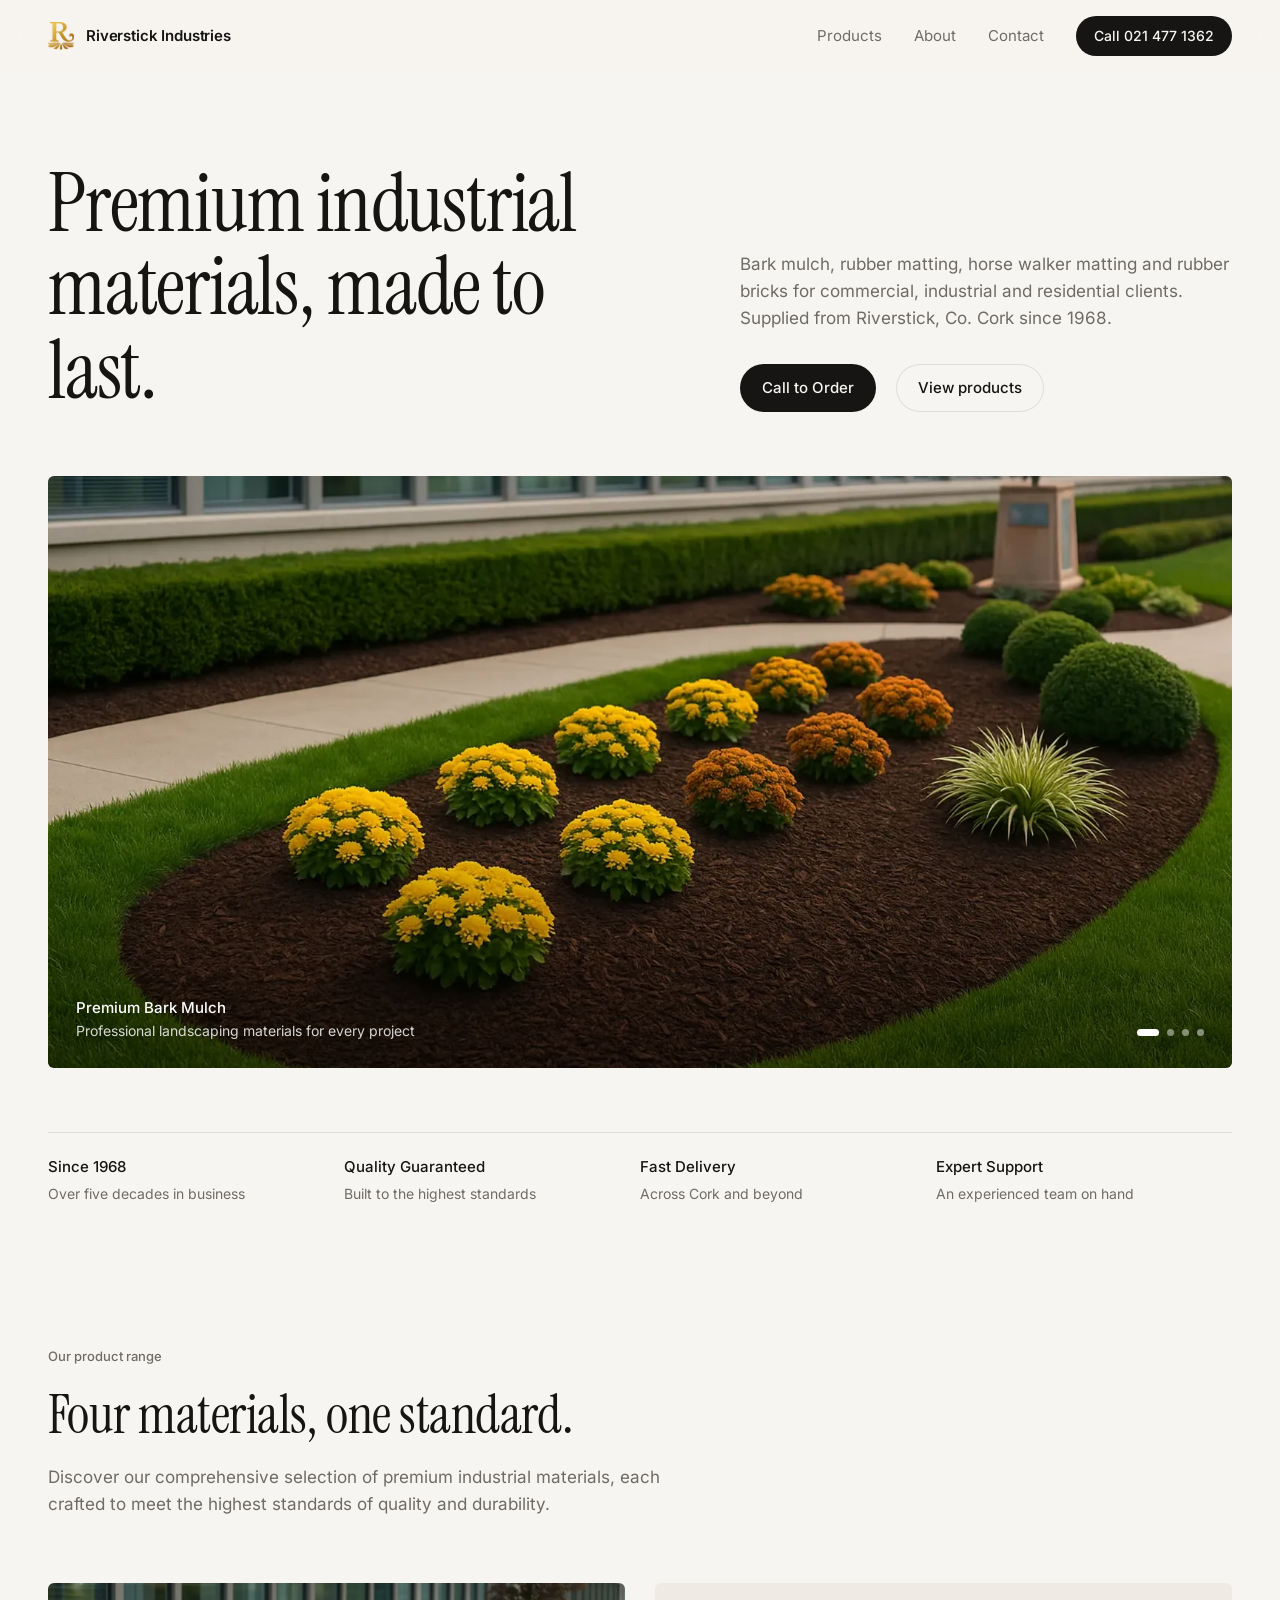
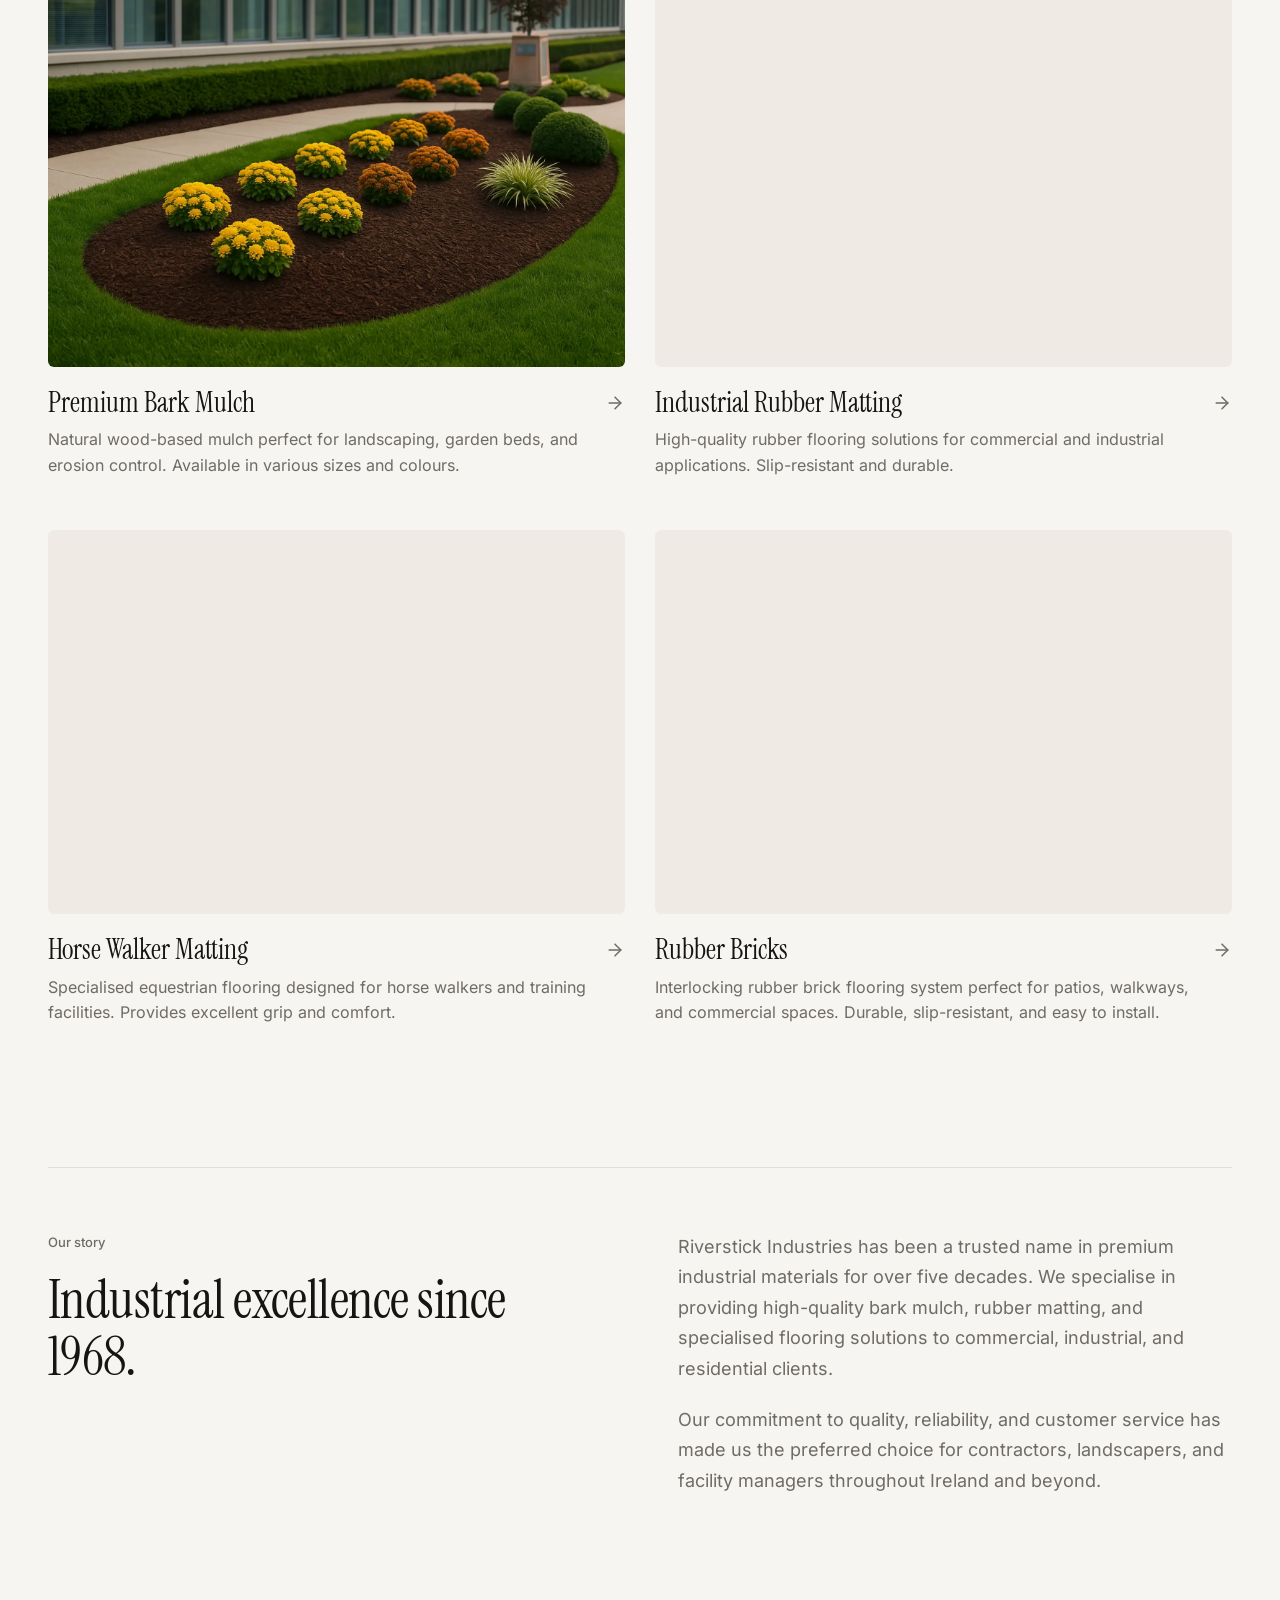
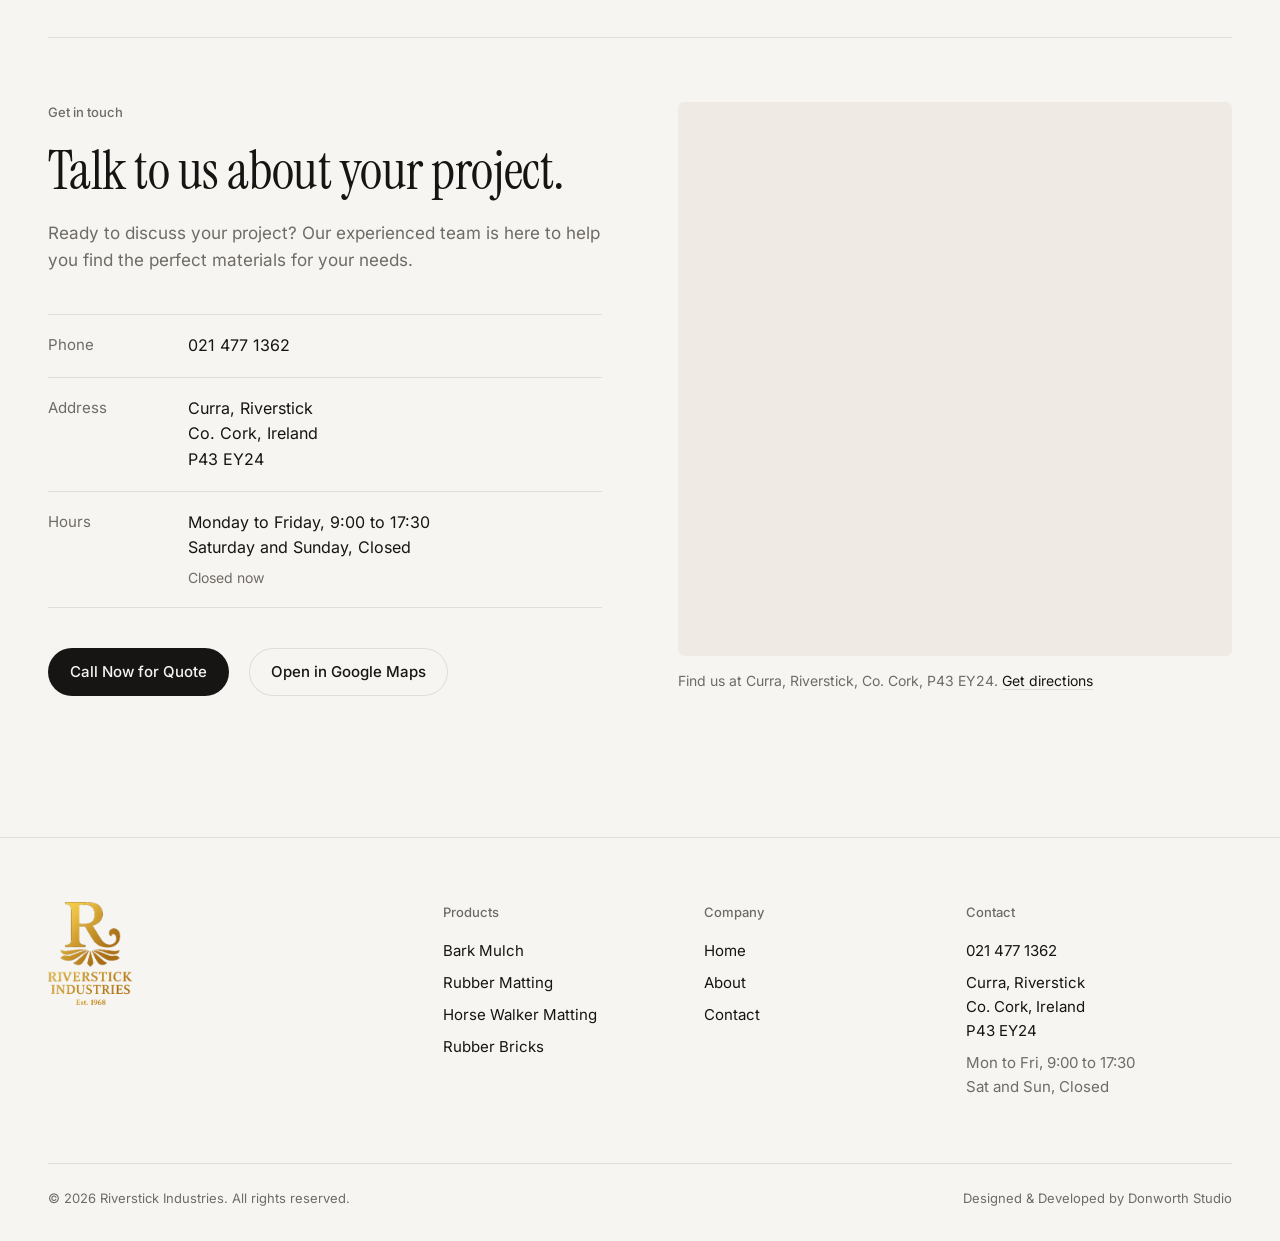
==== index.html @ d6b64818 "Refine design: lighter, quieter, more restrained Drop the dark hero, gold accents, italics, outlined" ====
<!DOCTYPE html>
<html lang="en-IE">
<head>
<meta charset="utf-8">
<meta name="viewport" content="width=device-width, initial-scale=1, viewport-fit=cover">
<title>Riverstick Industries | Premium Industrial Materials | Cork, Ireland</title>
<meta name="description" content="Premium bark mulch, rubber matting, horse walker matting and rubber bricks. Quality Irish industrial materials since 1968, with expert support and fast delivery across Cork.">
<link rel="canonical" href="https://www.riverstickindustries.ie/">
<meta name="theme-color" content="#f7f5f1">
<link rel="icon" type="image/png" href="/favicon.png">
<link rel="apple-touch-icon" href="/images/apple-touch-icon.png">
<meta property="og:type" content="website">
<meta property="og:site_name" content="Riverstick Industries">
<meta property="og:title" content="Riverstick Industries | Premium Industrial Materials | Cork, Ireland">
<meta property="og:description" content="Premium bark mulch, rubber matting, horse walker matting and rubber bricks. Quality Irish industrial materials since 1968, with expert support and fast delivery across Cork.">
<meta property="og:url" content="https://www.riverstickindustries.ie/">
<meta property="og:image" content="https://www.riverstickindustries.ie/images/og-image.jpg">
<meta property="og:locale" content="en_IE">
<meta name="twitter:card" content="summary_large_image">
<meta name="twitter:title" content="Riverstick Industries | Premium Industrial Materials | Cork, Ireland">
<meta name="twitter:description" content="Premium bark mulch, rubber matting, horse walker matting and rubber bricks. Quality Irish industrial materials since 1968, with expert support and fast delivery across Cork.">
<meta name="twitter:image" content="https://www.riverstickindustries.ie/images/og-image.jpg">
<link rel="preload" as="image" href="/images/bark-mulch-960.webp" media="(max-width: 960px)" fetchpriority="high"><link rel="preload" as="image" href="/images/bark-mulch-1600.webp" media="(min-width: 961px)" fetchpriority="high">
<link rel="preload" href="/fonts/instrument-serif-latin-400-normal.woff2" as="font" type="font/woff2" crossorigin><link rel="preload" href="/fonts/inter-latin-wght-normal.woff2" as="font" type="font/woff2" crossorigin>
<link rel="stylesheet" href="/css/site.css">
<script>document.documentElement.classList.add('js')</script>
<script type="application/ld+json">{"@context":"https://schema.org","@type":"LocalBusiness","@id":"https://www.riverstickindustries.ie/#business","name":"Riverstick Industries","description":"Premium industrial materials including bark mulch, rubber matting, horse walker matting, and rubber bricks.","url":"https://www.riverstickindustries.ie/","logo":"https://www.riverstickindustries.ie/images/logo-full.png","image":"https://www.riverstickindustries.ie/images/og-image.jpg","telephone":"+353214771362","foundingDate":"1968","address":{"@type":"PostalAddress","streetAddress":"Curra, Riverstick","addressLocality":"Cork","addressRegion":"Co. Cork","postalCode":"P43 EY24","addressCountry":"IE"},"openingHoursSpecification":[{"@type":"OpeningHoursSpecification","dayOfWeek":["Monday","Tuesday","Wednesday","Thursday","Friday"],"opens":"09:00","closes":"17:30"}],"hasMap":"https://www.google.com/maps/search/?api=1&query=Curra,+Riverstick,+Co.+Cork,+Ireland+P43+EY24"}</script>
</head><body>
<a class="skip" href="#main">Skip to content</a>
<header class="header">
  <div class="wrap header-inner">
    <a class="brand" href="/" aria-label="Riverstick Industries home">
      <img src="/images/logo-mark.webp" width="26" height="28" alt="">
      <span>Riverstick Industries</span>
    </a>
    <nav class="nav" aria-label="Main navigation">
      <a href="/#products">Products</a>
      <a href="/#about">About</a>
      <a href="/#contact">Contact</a>
      <a class="btn btn-sm" href="tel:+353214771362">Call 021 477 1362</a>
    </nav>
    <button class="menu-btn" type="button" aria-expanded="false" aria-controls="mobile-menu" aria-label="Open menu"><span></span></button>
  </div>
</header>
<div class="mobile-menu" id="mobile-menu">
  <nav aria-label="Mobile navigation">
    <a href="/">Home</a>
    <a href="/#products">Products</a>
    <a href="/#about">About</a>
    <a href="/#contact">Contact</a>
  </nav>
  <a class="btn" href="tel:+353214771362">Call 021 477 1362</a>
  <p class="mm-meta">Monday to Friday, 9:00 to 17:30</p>
</div>

<main id="main">
<section class="intro">
  <div class="wrap">
    <div class="intro-grid">
      <h1 class="display">Premium industrial materials, made to last.</h1>
      <div class="intro-side">
        <p class="lead">Bark mulch, rubber matting, horse walker matting and rubber bricks for commercial, industrial and residential clients. Supplied from Riverstick, Co. Cork since 1968.</p>
        <div class="actions">
          <a class="btn" href="tel:+353214771362">Call to Order</a>
          <a class="btn btn-quiet" href="#products">View products</a>
        </div>
      </div>
    </div>
  </div>
  <div class="wrap">
    <div class="hero" data-carousel aria-roledescription="carousel" aria-label="Our products">
      <figure class="hero-slide is-active"><img src="/images/bark-mulch-1600.webp" srcset="/images/bark-mulch-960.webp 960w, /images/bark-mulch-1600.webp 1600w" sizes="100vw" alt="Premium Bark Mulch" fetchpriority="high" decoding="async"><figcaption>Premium Bark Mulch<span>Professional landscaping materials for every project</span></figcaption></figure><figure class="hero-slide"><img src="/images/rubber-matting-1600.webp" srcset="/images/rubber-matting-960.webp 960w, /images/rubber-matting-1600.webp 1600w" sizes="100vw" alt="Industrial Rubber Matting" loading="lazy" decoding="async"><figcaption>Industrial Rubber Matting<span>Durable flooring solutions for commercial spaces</span></figcaption></figure><figure class="hero-slide"><img src="/images/horse-walker-1600.webp" srcset="/images/horse-walker-960.webp 960w, /images/horse-walker-1600.webp 1600w" sizes="100vw" alt="Horse Walker Matting" loading="lazy" decoding="async"><figcaption>Horse Walker Matting<span>Specialised equestrian solutions for training facilities</span></figcaption></figure><figure class="hero-slide"><img src="/images/rubber-bricks-1600.webp" srcset="/images/rubber-bricks-960.webp 960w, /images/rubber-bricks-1600.webp 1600w" sizes="100vw" alt="Rubber Bricks" loading="lazy" decoding="async"><figcaption>Rubber Bricks<span>Interlocking rubber brick flooring for versatile applications</span></figcaption></figure>
      <div class="dots" role="group" aria-label="Carousel navigation"><button type="button" aria-label="Show Premium Bark Mulch" class="is-active"></button><button type="button" aria-label="Show Industrial Rubber Matting"></button><button type="button" aria-label="Show Horse Walker Matting"></button><button type="button" aria-label="Show Rubber Bricks"></button></div>
    </div>
  </div>
</section>

<section class="facts" aria-label="Why Riverstick">
  <div class="wrap">
    <ul>
      <li><b>Since 1968</b><span>Over five decades in business</span></li>
      <li><b>Quality Guaranteed</b><span>Built to the highest standards</span></li>
      <li><b>Fast Delivery</b><span>Across Cork and beyond</span></li>
      <li><b>Expert Support</b><span>An experienced team on hand</span></li>
    </ul>
  </div>
</section>

<section class="section" id="products" aria-labelledby="products-title">
  <div class="wrap">
    <div class="section-head" data-reveal>
      <p class="eyebrow">Our product range</p>
      <h2 class="h2" id="products-title">Four materials, one standard.</h2>
      <p class="lead">Discover our comprehensive selection of premium industrial materials, each crafted to meet the highest standards of quality and durability.</p>
    </div>
    <div class="products">
    <a class="p-card" href="/bark-mulch" data-reveal>
      <div class="p-media"><img src="/images/bark-mulch-1600.webp" srcset="/images/bark-mulch-960.webp 960w, /images/bark-mulch-1600.webp 1600w" sizes="(max-width: 900px) 100vw, 50vw" alt="Premium Bark Mulch" loading="lazy" decoding="async"></div>
      <div class="p-body">
        <div class="p-title"><h3>Premium Bark Mulch</h3><svg viewBox="0 0 24 24" fill="none" stroke="currentColor" stroke-width="1.8" stroke-linecap="round" stroke-linejoin="round" aria-hidden="true"><path d="M5 12h14"/><path d="m12 5 7 7-7 7"/></svg></div>
        <p>Natural wood-based mulch perfect for landscaping, garden beds, and erosion control. Available in various sizes and colours.</p>
      </div>
    </a>
    <a class="p-card" href="/rubber-matting" data-reveal>
      <div class="p-media"><img src="/images/rubber-matting-1600.webp" srcset="/images/rubber-matting-960.webp 960w, /images/rubber-matting-1600.webp 1600w" sizes="(max-width: 900px) 100vw, 50vw" alt="Industrial Rubber Matting" loading="lazy" decoding="async"></div>
      <div class="p-body">
        <div class="p-title"><h3>Industrial Rubber Matting</h3><svg viewBox="0 0 24 24" fill="none" stroke="currentColor" stroke-width="1.8" stroke-linecap="round" stroke-linejoin="round" aria-hidden="true"><path d="M5 12h14"/><path d="m12 5 7 7-7 7"/></svg></div>
        <p>High-quality rubber flooring solutions for commercial and industrial applications. Slip-resistant and durable.</p>
      </div>
    </a>
    <a class="p-card" href="/horse-walker-matting" data-reveal>
      <div class="p-media"><img src="/images/horse-walker-1600.webp" srcset="/images/horse-walker-960.webp 960w, /images/horse-walker-1600.webp 1600w" sizes="(max-width: 900px) 100vw, 50vw" alt="Horse Walker Matting" loading="lazy" decoding="async"></div>
      <div class="p-body">
        <div class="p-title"><h3>Horse Walker Matting</h3><svg viewBox="0 0 24 24" fill="none" stroke="currentColor" stroke-width="1.8" stroke-linecap="round" stroke-linejoin="round" aria-hidden="true"><path d="M5 12h14"/><path d="m12 5 7 7-7 7"/></svg></div>
        <p>Specialised equestrian flooring designed for horse walkers and training facilities. Provides excellent grip and comfort.</p>
      </div>
    </a>
    <a class="p-card" href="/rubber-bricks" data-reveal>
      <div class="p-media"><img src="/images/rubber-bricks-1600.webp" srcset="/images/rubber-bricks-960.webp 960w, /images/rubber-bricks-1600.webp 1600w" sizes="(max-width: 900px) 100vw, 50vw" alt="Rubber Bricks" loading="lazy" decoding="async"></div>
      <div class="p-body">
        <div class="p-title"><h3>Rubber Bricks</h3><svg viewBox="0 0 24 24" fill="none" stroke="currentColor" stroke-width="1.8" stroke-linecap="round" stroke-linejoin="round" aria-hidden="true"><path d="M5 12h14"/><path d="m12 5 7 7-7 7"/></svg></div>
        <p>Interlocking rubber brick flooring system perfect for patios, walkways, and commercial spaces. Durable, slip-resistant, and easy to install.</p>
      </div>
    </a>
    </div>
  </div>
</section>

<section class="section about" id="about" aria-labelledby="about-title">
  <div class="wrap"><div class="about-grid">
    <div data-reveal>
      <p class="eyebrow">Our story</p>
      <h2 class="h2" id="about-title">Industrial excellence since 1968.</h2>
    </div>
    <div class="about-copy" data-reveal>
      <p>Riverstick Industries has been a trusted name in premium industrial materials for over five decades. We specialise in providing high-quality bark mulch, rubber matting, and specialised flooring solutions to commercial, industrial, and residential clients.</p>
      <p>Our commitment to quality, reliability, and customer service has made us the preferred choice for contractors, landscapers, and facility managers throughout Ireland and beyond.</p>
    </div>
  </div></div>
</section>

<section class="section" id="contact" aria-labelledby="contact-title">
  <div class="wrap"><div class="contact-grid">
    <div class="contact-copy" data-reveal>
      <p class="eyebrow">Get in touch</p>
      <h2 class="h2" id="contact-title">Talk to us about your project.</h2>
      <p class="lead">Ready to discuss your project? Our experienced team is here to help you find the perfect materials for your needs.</p>
      <dl class="info">
        <div><dt>Phone</dt><dd><a href="tel:+353214771362">021 477 1362</a></dd></div>
        <div><dt>Address</dt><dd><address>Curra, Riverstick<br>Co. Cork, Ireland<br>P43 EY24</address></dd></div>
        <div><dt>Hours</dt><dd>Monday to Friday, 9:00 to 17:30<br>Saturday and Sunday, Closed<span class="status" data-open-status hidden></span></dd></div>
      </dl>
      <div class="actions">
        <a class="btn" href="tel:+353214771362">Call Now for Quote</a>
        <a class="btn btn-quiet" href="https://www.google.com/maps/search/?api=1&query=Curra,+Riverstick,+Co.+Cork,+Ireland+P43+EY24" target="_blank" rel="noopener noreferrer">Open in Google Maps</a>
      </div>
    </div>
    <figure class="map" data-reveal>
      <div class="map-frame">
        <iframe title="Map showing Riverstick Industries, Curra, Riverstick, Co. Cork" src="https://maps.google.com/maps?q=Curra%2C%20Riverstick%2C%20Co.%20Cork%2C%20P43%20EY24&z=12&output=embed" loading="lazy" referrerpolicy="no-referrer-when-downgrade"></iframe>
      </div>
      <figcaption>Find us at Curra, Riverstick, Co. Cork, P43 EY24. <a href="https://www.google.com/maps/search/?api=1&query=Curra,+Riverstick,+Co.+Cork,+Ireland+P43+EY24" target="_blank" rel="noopener noreferrer">Get directions</a></figcaption>
    </figure>
  </div></div>
</section>
</main>
<footer class="footer">
  <div class="wrap">
    <div class="footer-top">
      <div class="footer-brand">
        <img src="/images/logo-full.webp" width="84" height="127" alt="Riverstick Industries, established 1968" loading="lazy">
      </div>
      <div>
        <h4>Products</h4>
        <ul><li><a href="/bark-mulch">Bark Mulch</a></li><li><a href="/rubber-matting">Rubber Matting</a></li><li><a href="/horse-walker-matting">Horse Walker Matting</a></li><li><a href="/rubber-bricks">Rubber Bricks</a></li></ul>
      </div>
      <div>
        <h4>Company</h4>
        <ul>
          <li><a href="/">Home</a></li>
          <li><a href="/#about">About</a></li>
          <li><a href="/#contact">Contact</a></li>
        </ul>
      </div>
      <div>
        <h4>Contact</h4>
        <ul>
          <li><a href="tel:+353214771362">021 477 1362</a></li>
          <li><address>Curra, Riverstick<br>Co. Cork, Ireland<br>P43 EY24</address></li>
          <li class="muted">Mon to Fri, 9:00 to 17:30<br>Sat and Sun, Closed</li>
        </ul>
      </div>
    </div>
    <div class="footer-bottom">
      <span>© <span data-year>2026</span> Riverstick Industries. All rights reserved.</span>
      <a href="https://donworthstudio.ie/" target="_blank" rel="noopener noreferrer">Designed &amp; Developed by Donworth Studio</a>
    </div>
  </div>
</footer>
<a class="fab" href="tel:+353214771362" aria-label="Call Riverstick Industries on 021 477 1362"><svg viewBox="0 0 24 24" fill="none" stroke="currentColor" stroke-width="1.8" stroke-linecap="round" stroke-linejoin="round" aria-hidden="true"><path d="M22 16.92v3a2 2 0 0 1-2.18 2 19.8 19.8 0 0 1-8.63-3.07 19.5 19.5 0 0 1-6-6A19.8 19.8 0 0 1 2.12 4.18 2 2 0 0 1 4.11 2h3a2 2 0 0 1 2 1.72c.13.96.36 1.9.7 2.81a2 2 0 0 1-.45 2.11L8.09 9.91a16 16 0 0 0 6 6l1.27-1.27a2 2 0 0 1 2.11-.45c.9.34 1.85.57 2.81.7A2 2 0 0 1 22 16.92z"/></svg></a>
<script src="/js/site.js" defer></script>
</body>
</html>
---- css/site.css ----
/* Riverstick Industries · site styles. Quiet, light, typographic. */

@font-face { font-family: "Instrument Serif"; font-style: normal; font-weight: 400; font-display: swap; src: url("/fonts/instrument-serif-latin-400-normal.woff2") format("woff2"); }
@font-face { font-family: "Inter"; font-style: normal; font-weight: 100 900; font-display: swap; src: url("/fonts/inter-latin-wght-normal.woff2") format("woff2"); }

:root {
  --bg: #f7f5f1;
  --bg-2: #efebe4;
  --text: #161514;
  --muted: #6f6b66;
  --line: rgba(22, 21, 20, .1);
  --accent: #5f0000;

  --serif: "Instrument Serif", "Iowan Old Style", Georgia, serif;
  --sans: "Inter", ui-sans-serif, system-ui, -apple-system, "Segoe UI", sans-serif;

  --radius: 6px;
  --wrap: 1280px;
  --gutter: clamp(20px, 4vw, 48px);
  --section: clamp(96px, 11vw, 160px);
  --ease: cubic-bezier(.25, .6, .2, 1);
}

*, *::before, *::after { box-sizing: border-box; }
html { -webkit-text-size-adjust: 100%; scroll-behavior: smooth; scroll-padding-top: 80px; }
body {
  margin: 0;
  font-family: var(--sans);
  font-size: 16px;
  line-height: 1.6;
  color: var(--text);
  background: var(--bg);
  -webkit-font-smoothing: antialiased;
  -moz-osx-font-smoothing: grayscale;
}
img, svg { display: block; max-width: 100%; }
a { color: inherit; text-decoration: none; }
button { font: inherit; color: inherit; background: none; border: 0; cursor: pointer; padding: 0; }
h1, h2, h3, h4 { margin: 0; font-weight: 400; }
p, figure, dl, dd { margin: 0; }
ul { margin: 0; padding: 0; list-style: none; }
address { font-style: normal; }
::selection { background: var(--text); color: var(--bg); }
:focus-visible { outline: 2px solid var(--text); outline-offset: 3px; }

.wrap { width: 100%; max-width: var(--wrap); margin: 0 auto; padding: 0 var(--gutter); }
.skip { position: fixed; left: 16px; top: -60px; z-index: 100; background: var(--text); color: var(--bg); padding: 10px 16px; transition: top .2s; }
.skip:focus { top: 16px; }
.muted { color: var(--muted); }
.small { font-size: 14px; }

/* Type */
.eyebrow { font-size: 13px; font-weight: 500; color: var(--muted); margin-bottom: 20px; }
.display { font-family: var(--serif); font-size: clamp(46px, 6.4vw, 92px); line-height: 1.02; letter-spacing: -.015em; }
.h2 { font-family: var(--serif); font-size: clamp(36px, 4.2vw, 58px); line-height: 1.06; letter-spacing: -.01em; }
.h3 { font-family: var(--serif); font-size: clamp(26px, 2.4vw, 32px); line-height: 1.15; }
.lead { font-size: clamp(17px, 1.3vw, 19px); line-height: 1.6; color: var(--muted); max-width: 36em; }
.kicker { font-family: var(--serif); font-size: clamp(24px, 2.2vw, 30px); line-height: 1.25; margin-bottom: 16px; }
.text-link { font-size: 15px; border-bottom: 1px solid var(--line); padding-bottom: 2px; transition: border-color .2s; }
.text-link:hover { border-color: var(--text); }

/* Buttons */
.actions { display: flex; flex-wrap: wrap; align-items: center; gap: 12px 20px; }
.btn {
  display: inline-flex; align-items: center; justify-content: center;
  height: 48px; padding: 0 22px; border-radius: 999px;
  background: var(--text); color: var(--bg);
  font-size: 15px; font-weight: 500; white-space: nowrap;
  transition: background .25s, color .25s, box-shadow .25s;
}
.btn:hover { background: #000; }
.btn-quiet { background: transparent; color: var(--text); box-shadow: inset 0 0 0 1px var(--line); }
.btn-quiet:hover { background: transparent; box-shadow: inset 0 0 0 1px var(--text); }
.btn-sm { height: 40px; padding: 0 18px; font-size: 14px; }

/* Header */
.header { position: sticky; top: 0; z-index: 50; background: rgba(247, 245, 241, .82); backdrop-filter: saturate(180%) blur(14px); -webkit-backdrop-filter: saturate(180%) blur(14px); transition: box-shadow .3s; }
.header.is-solid { box-shadow: 0 1px 0 var(--line); }
.header-inner { display: flex; align-items: center; justify-content: space-between; height: 72px; }
.brand { display: flex; align-items: center; gap: 12px; font-size: 15px; font-weight: 600; letter-spacing: -.01em; }
.brand img { width: 26px; height: auto; }
.nav { display: flex; align-items: center; gap: 32px; }
.nav a:not(.btn) { font-size: 15px; color: var(--muted); transition: color .2s; }
.nav a:not(.btn):hover, .nav a[aria-current="page"] { color: var(--text); }
.menu-btn { display: none; width: 40px; height: 40px; align-items: center; justify-content: center; margin-right: -8px; }
.menu-btn span { position: relative; display: block; width: 20px; height: 1.5px; background: currentColor; }
.menu-btn span::before, .menu-btn span::after { content: ""; position: absolute; left: 0; width: 20px; height: 1.5px; background: currentColor; transition: transform .3s var(--ease); }
.menu-btn span::before { transform: translateY(-6px); }
.menu-btn span::after { transform: translateY(6px); }
.menu-open .menu-btn span { background: transparent; }
.menu-open .menu-btn span::before { transform: rotate(45deg); }
.menu-open .menu-btn span::after { transform: rotate(-45deg); }
.mobile-menu { position: fixed; inset: 72px 0 0; z-index: 45; background: var(--bg); padding: 24px var(--gutter) 32px; display: flex; flex-direction: column; opacity: 0; visibility: hidden; transition: opacity .3s var(--ease), visibility .3s; }
.menu-open .mobile-menu { opacity: 1; visibility: visible; }
.mobile-menu nav a { display: block; padding: 14px 0; border-bottom: 1px solid var(--line); font-family: var(--serif); font-size: 32px; line-height: 1.2; }
.mobile-menu .btn { margin-top: auto; width: 100%; }
.mobile-menu .mm-meta { margin-top: 14px; text-align: center; font-size: 14px; color: var(--muted); }

/* Intro + hero image */
.intro { padding-top: clamp(48px, 7vw, 104px); }
.intro-grid { display: grid; grid-template-columns: 1.25fr 1fr; gap: 32px clamp(40px, 6vw, 96px); align-items: end; margin-bottom: clamp(40px, 5vw, 72px); }
.intro-side .lead { margin-bottom: 32px; }
.crumbs { display: flex; gap: 10px; font-size: 14px; color: var(--muted); margin-bottom: 40px; }
.crumbs a:hover { color: var(--text); }
.hero { position: relative; aspect-ratio: 16 / 8; border-radius: var(--radius); overflow: hidden; background: var(--bg-2); }
.hero img { width: 100%; height: 100%; object-fit: cover; }
.hero-slide { position: absolute; inset: 0; opacity: 0; transition: opacity 1.2s var(--ease); }
.hero-slide.is-active { opacity: 1; }
.hero-slide figcaption { position: absolute; z-index: 2; left: 28px; bottom: 26px; color: #fff; font-size: 15px; font-weight: 500; text-shadow: 0 1px 12px rgba(0,0,0,.35); }
.hero-slide figcaption span { display: block; font-weight: 400; opacity: .82; font-size: 14px; }
.hero-slide::after { content: ""; position: absolute; inset: 55% 0 0; background: linear-gradient(to top, rgba(0,0,0,.38), transparent); pointer-events: none; }
.dots { position: absolute; right: 28px; bottom: 32px; z-index: 2; display: flex; gap: 8px; }
.dots button { width: 7px; height: 7px; border-radius: 4px; background: rgba(255,255,255,.45); transition: background .3s, width .3s; }
.dots button.is-active { width: 22px; background: #fff; }

/* Facts */
.facts { padding: clamp(40px, 5vw, 64px) 0 0; }
.facts ul { display: grid; grid-template-columns: repeat(4, 1fr); border-top: 1px solid var(--line); }
.facts li { padding: 22px 24px 0 0; display: flex; flex-direction: column; gap: 4px; }
.facts b { font-weight: 500; font-size: 15px; }
.facts span { color: var(--muted); font-size: 14px; }

/* Sections */
.section { padding: var(--section) 0 0; }
.section-tight { padding-top: clamp(72px, 8vw, 120px); }
.section-head { max-width: 760px; margin-bottom: clamp(48px, 5vw, 72px); }
.section-head .lead { margin-top: 20px; }
.row-head { display: flex; justify-content: space-between; align-items: baseline; gap: 20px; margin-bottom: 32px; }

/* Product cards */
.products { display: grid; grid-template-columns: repeat(2, 1fr); gap: clamp(40px, 4vw, 56px) clamp(20px, 2.4vw, 32px); }
.p-card { display: flex; flex-direction: column; }
.p-media { aspect-ratio: 3 / 2; border-radius: var(--radius); overflow: hidden; background: var(--bg-2); }
.p-media img { width: 100%; height: 100%; object-fit: cover; transition: transform 1.1s var(--ease); }
.p-card:hover .p-media img { transform: scale(1.025); }
.p-body { padding-top: 20px; }
.p-title { display: flex; justify-content: space-between; align-items: center; gap: 16px; }
.p-title h3 { font-family: var(--serif); font-size: clamp(26px, 2.2vw, 30px); line-height: 1.15; }
.p-title svg { width: 20px; height: 20px; flex: none; color: var(--muted); transition: transform .4s var(--ease), color .2s; }
.p-card:hover .p-title svg { transform: translateX(4px); color: var(--text); }
.p-body p { margin-top: 8px; color: var(--muted); max-width: 34em; }
.more-grid { display: grid; grid-template-columns: repeat(3, 1fr); gap: clamp(20px, 2.4vw, 32px); }
.more-grid .p-title h3 { font-size: 24px; }

/* About */
.about-grid { display: grid; grid-template-columns: 1fr 1fr; gap: 32px clamp(40px, 6vw, 96px); padding-top: clamp(48px, 5vw, 72px); border-top: 1px solid var(--line); }
.about-copy p { font-size: 18px; line-height: 1.7; color: var(--muted); }
.about-copy p + p { margin-top: 20px; }

/* Contact */
.contact-grid { display: grid; grid-template-columns: 1fr 1fr; gap: 48px clamp(40px, 6vw, 96px); padding-top: clamp(48px, 5vw, 72px); border-top: 1px solid var(--line); }
.contact-copy .lead { margin-top: 20px; }
.info { margin: 40px 0; border-top: 1px solid var(--line); }
.info > div { display: grid; grid-template-columns: 120px 1fr; gap: 20px; padding: 18px 0; border-bottom: 1px solid var(--line); }
.info dt { color: var(--muted); font-size: 15px; }
.info dd { font-size: 16px; }
.info dd a:hover { color: var(--accent); }
.status { display: block; margin-top: 6px; font-size: 14px; color: var(--muted); }
.status.open { color: #2c6e49; }
.map-frame { position: relative; aspect-ratio: 1; border-radius: var(--radius); overflow: hidden; background: var(--bg-2); }
.map-frame iframe { position: absolute; inset: 0; width: 100%; height: 100%; border: 0; filter: grayscale(1) contrast(.95) brightness(1.03); }
.map figcaption { margin-top: 14px; font-size: 14px; color: var(--muted); }
.map figcaption a { color: var(--text); border-bottom: 1px solid var(--line); }

/* Product page */
.detail-grid { display: grid; grid-template-columns: 1fr 1.4fr; gap: 32px clamp(40px, 6vw, 96px); }
.benefits { border-top: 1px solid var(--line); }
.benefits li { display: flex; align-items: center; gap: 16px; padding: 18px 0; border-bottom: 1px solid var(--line); font-size: 18px; }
.benefits svg { width: 18px; height: 18px; flex: none; color: var(--muted); }
.specs { display: grid; grid-template-columns: repeat(auto-fit, minmax(200px, 1fr)); gap: 40px; margin-top: 56px; }
.spec h3 { font-size: 13px; font-weight: 500; color: var(--muted); margin-bottom: 14px; }
.spec li { padding: 3px 0; }
.spec p b { font-weight: 500; }
.cta-inner { display: flex; justify-content: space-between; align-items: flex-end; gap: 40px; flex-wrap: wrap; padding: clamp(40px, 5vw, 64px); border-radius: var(--radius); background: var(--bg-2); }
.cta-inner .lead { margin-top: 14px; }

/* Footer */
.footer { margin-top: var(--section); border-top: 1px solid var(--line); padding-top: 64px; }
.footer-top { display: grid; grid-template-columns: 1.6fr 1fr 1fr 1.2fr; gap: 40px; padding-bottom: 64px; }
.footer-brand img { width: 84px; height: auto; }
.footer h4 { font-size: 13px; font-weight: 500; color: var(--muted); margin-bottom: 16px; }
.footer li { font-size: 15px; }
.footer li + li { margin-top: 8px; }
.footer a { transition: color .2s; }
.footer a:hover { color: var(--accent); }
.footer-bottom { display: flex; justify-content: space-between; gap: 16px; flex-wrap: wrap; padding: 24px 0 32px; border-top: 1px solid var(--line); font-size: 13px; color: var(--muted); }

/* Mobile call button */
.fab { position: fixed; right: 16px; bottom: calc(16px + env(safe-area-inset-bottom)); z-index: 40; display: none; width: 52px; height: 52px; border-radius: 50%; align-items: center; justify-content: center; background: var(--text); color: var(--bg); box-shadow: 0 8px 24px -8px rgba(0,0,0,.4); transform: translateY(100px); transition: transform .4s var(--ease); }
.fab svg { width: 20px; height: 20px; }
.fab.is-visible { transform: none; }

/* 404 */
.nf { padding: clamp(96px, 14vw, 200px) 0 0; }
.nf .lead { margin: 20px 0 32px; }

/* Reveal: a gentle fade only */
.js [data-reveal] { opacity: 0; transform: translateY(12px); transition: opacity .9s var(--ease), transform .9s var(--ease); }
.js [data-reveal].is-in { opacity: 1; transform: none; }

/* Responsive */
@media (max-width: 900px) {
  .nav { display: none; }
  .menu-btn { display: inline-flex; }
  .fab { display: inline-flex; }
  .intro-grid, .about-grid, .contact-grid, .detail-grid { grid-template-columns: 1fr; }
  .facts ul { grid-template-columns: 1fr 1fr; }
  .facts li { padding-bottom: 20px; }
  .products, .more-grid { grid-template-columns: 1fr; }
  .hero { aspect-ratio: 4 / 3; }
  .footer-top { grid-template-columns: 1fr 1fr; }
  .footer-brand { grid-column: 1 / -1; }
}
@media (max-width: 560px) {
  .hero { aspect-ratio: 4 / 5; }
  .hero-slide figcaption { left: 20px; bottom: 20px; right: 90px; }
  .dots { right: 20px; bottom: 26px; }
  .info > div { grid-template-columns: 1fr; gap: 4px; }
  .actions .btn { flex: 1 1 100%; }
  .cta-inner .actions { width: 100%; }
}
@media (prefers-reduced-motion: reduce) {
  html { scroll-behavior: auto; }
  *, *::before, *::after { transition-duration: .001ms !important; animation: none !important; }
  .js [data-reveal] { opacity: 1; transform: none; }
}
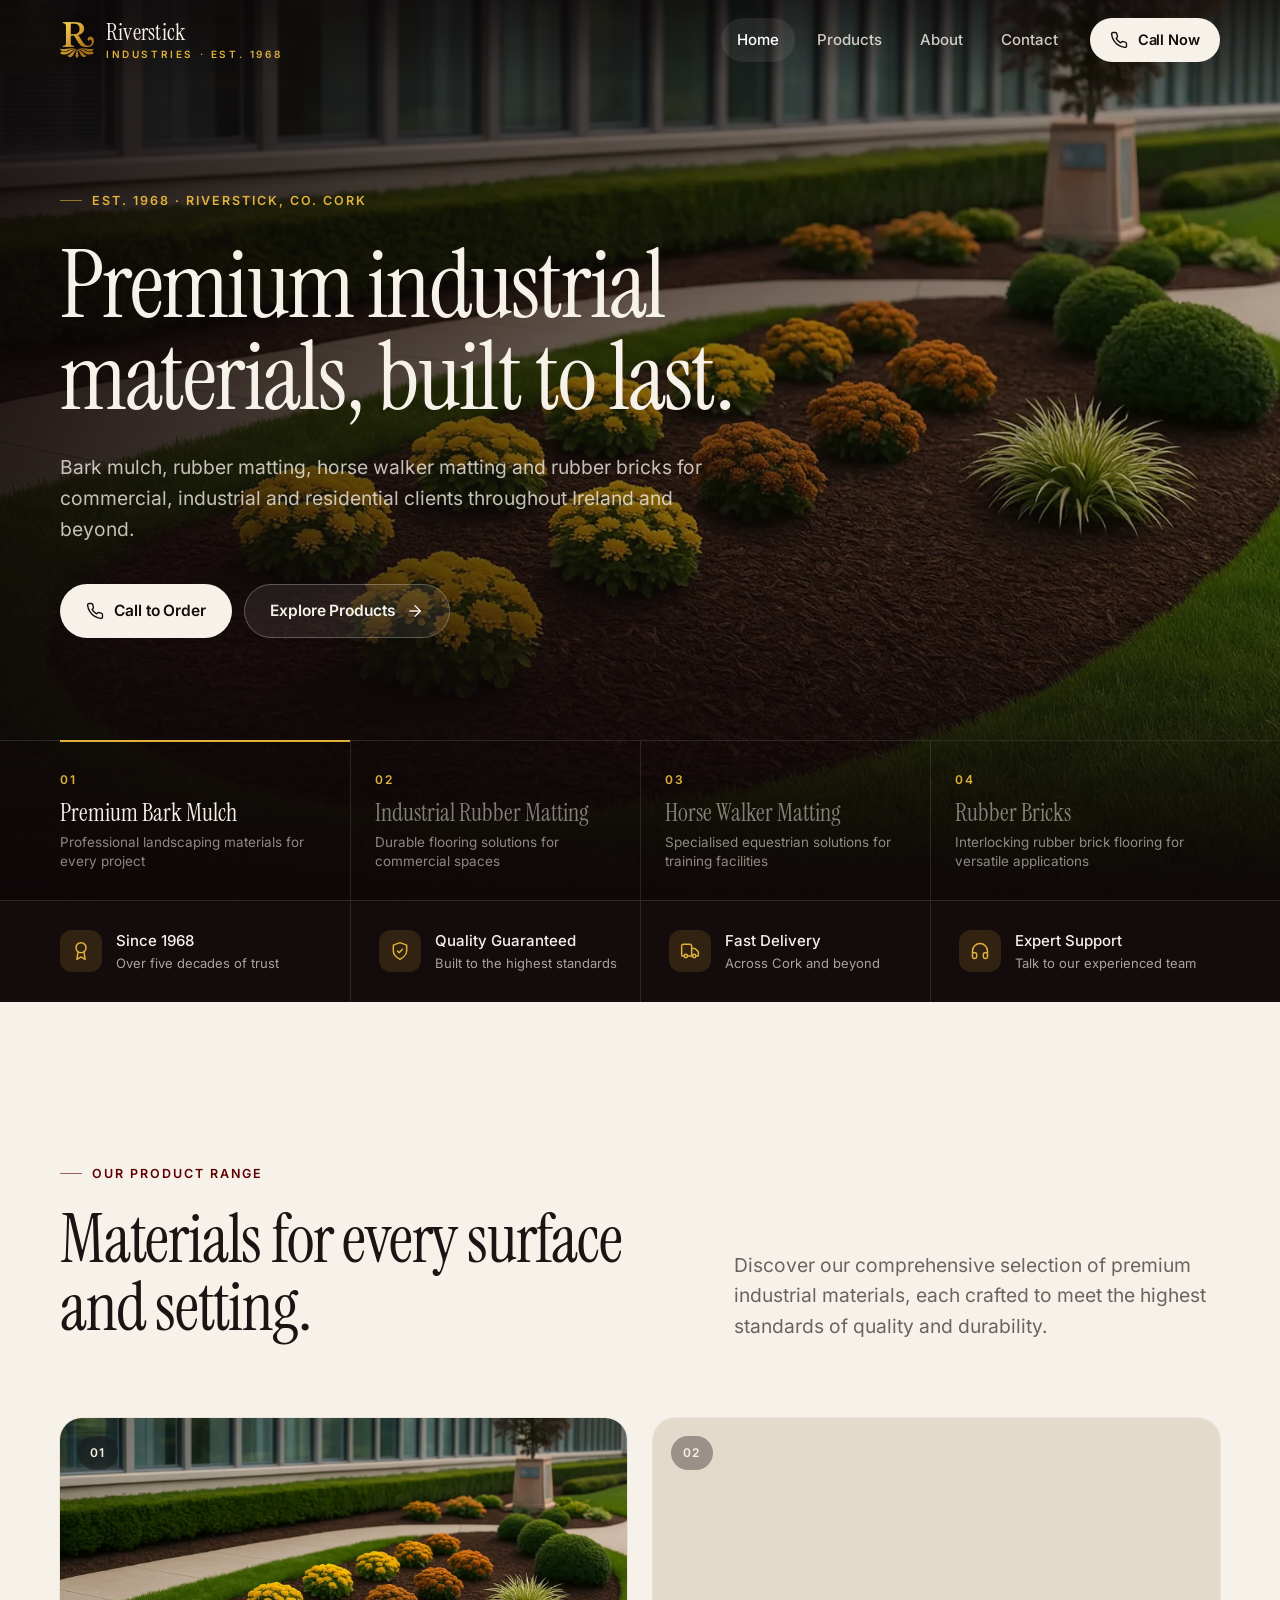
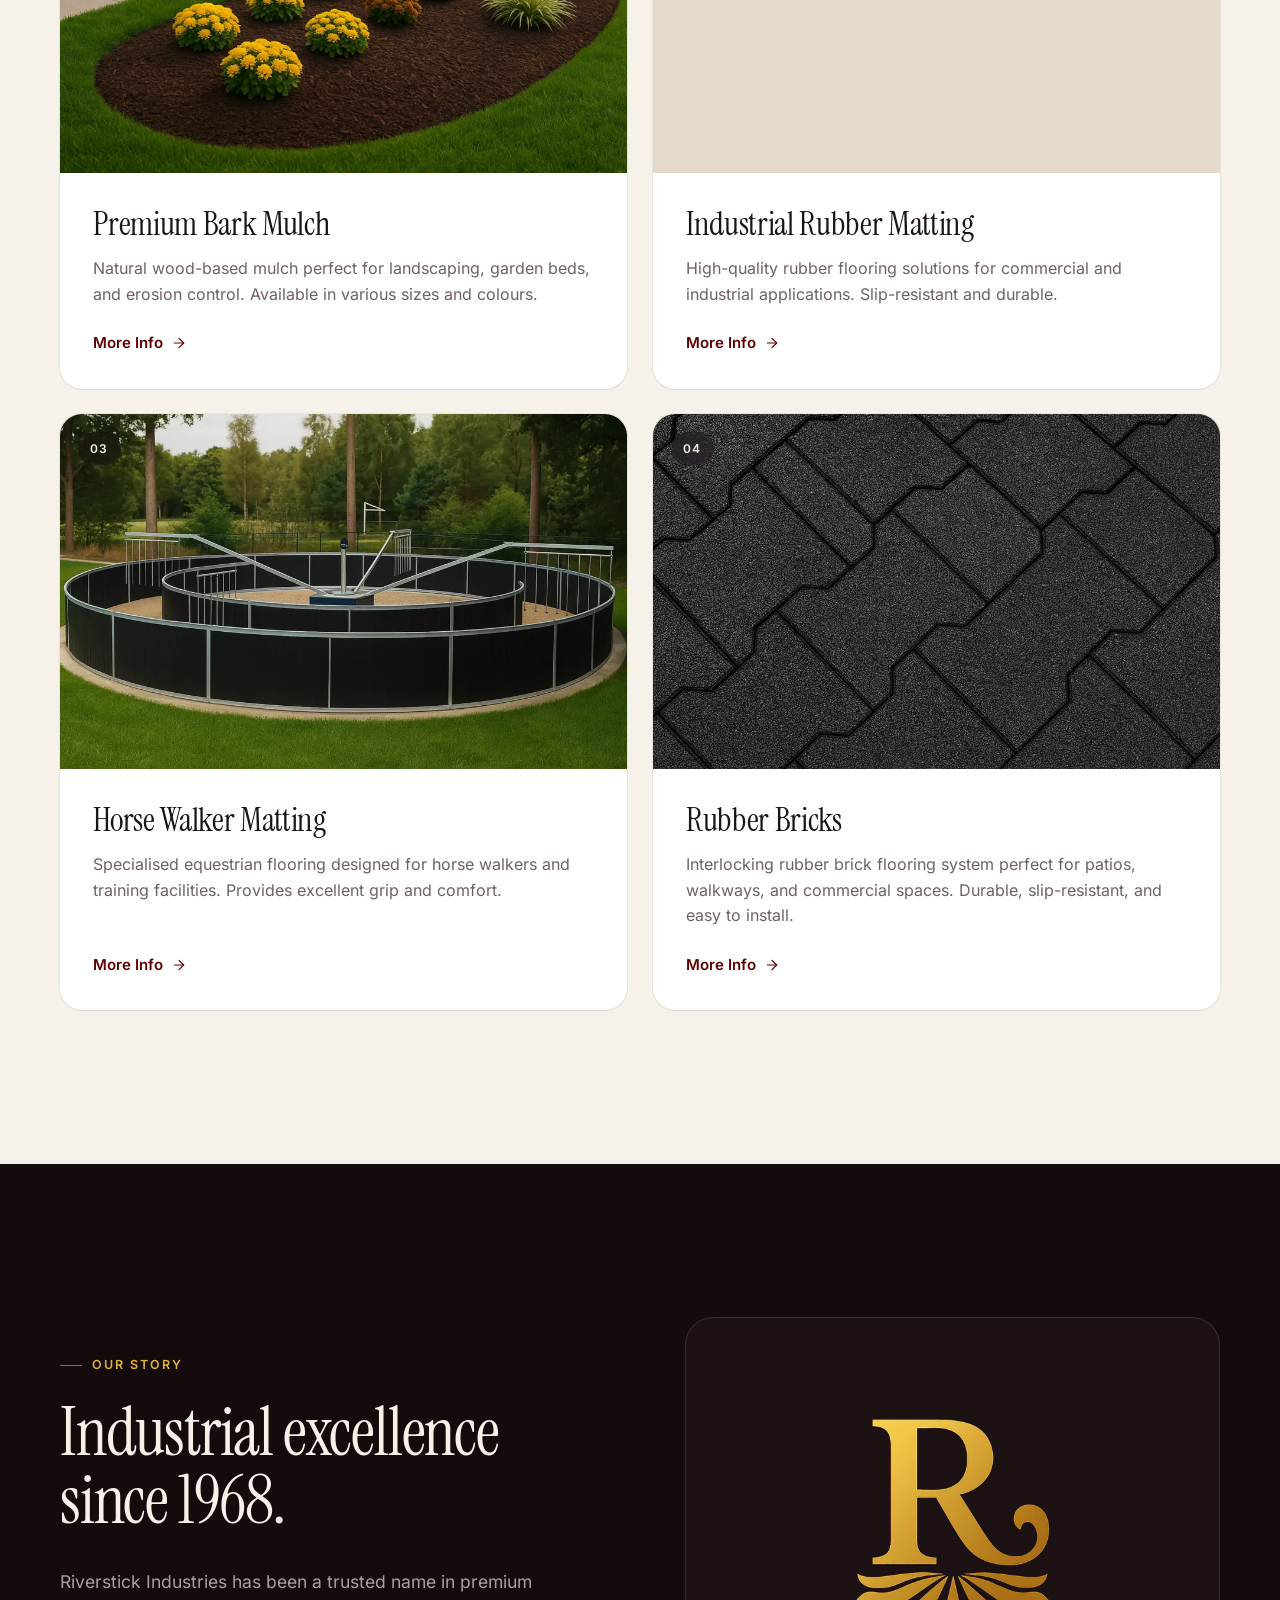
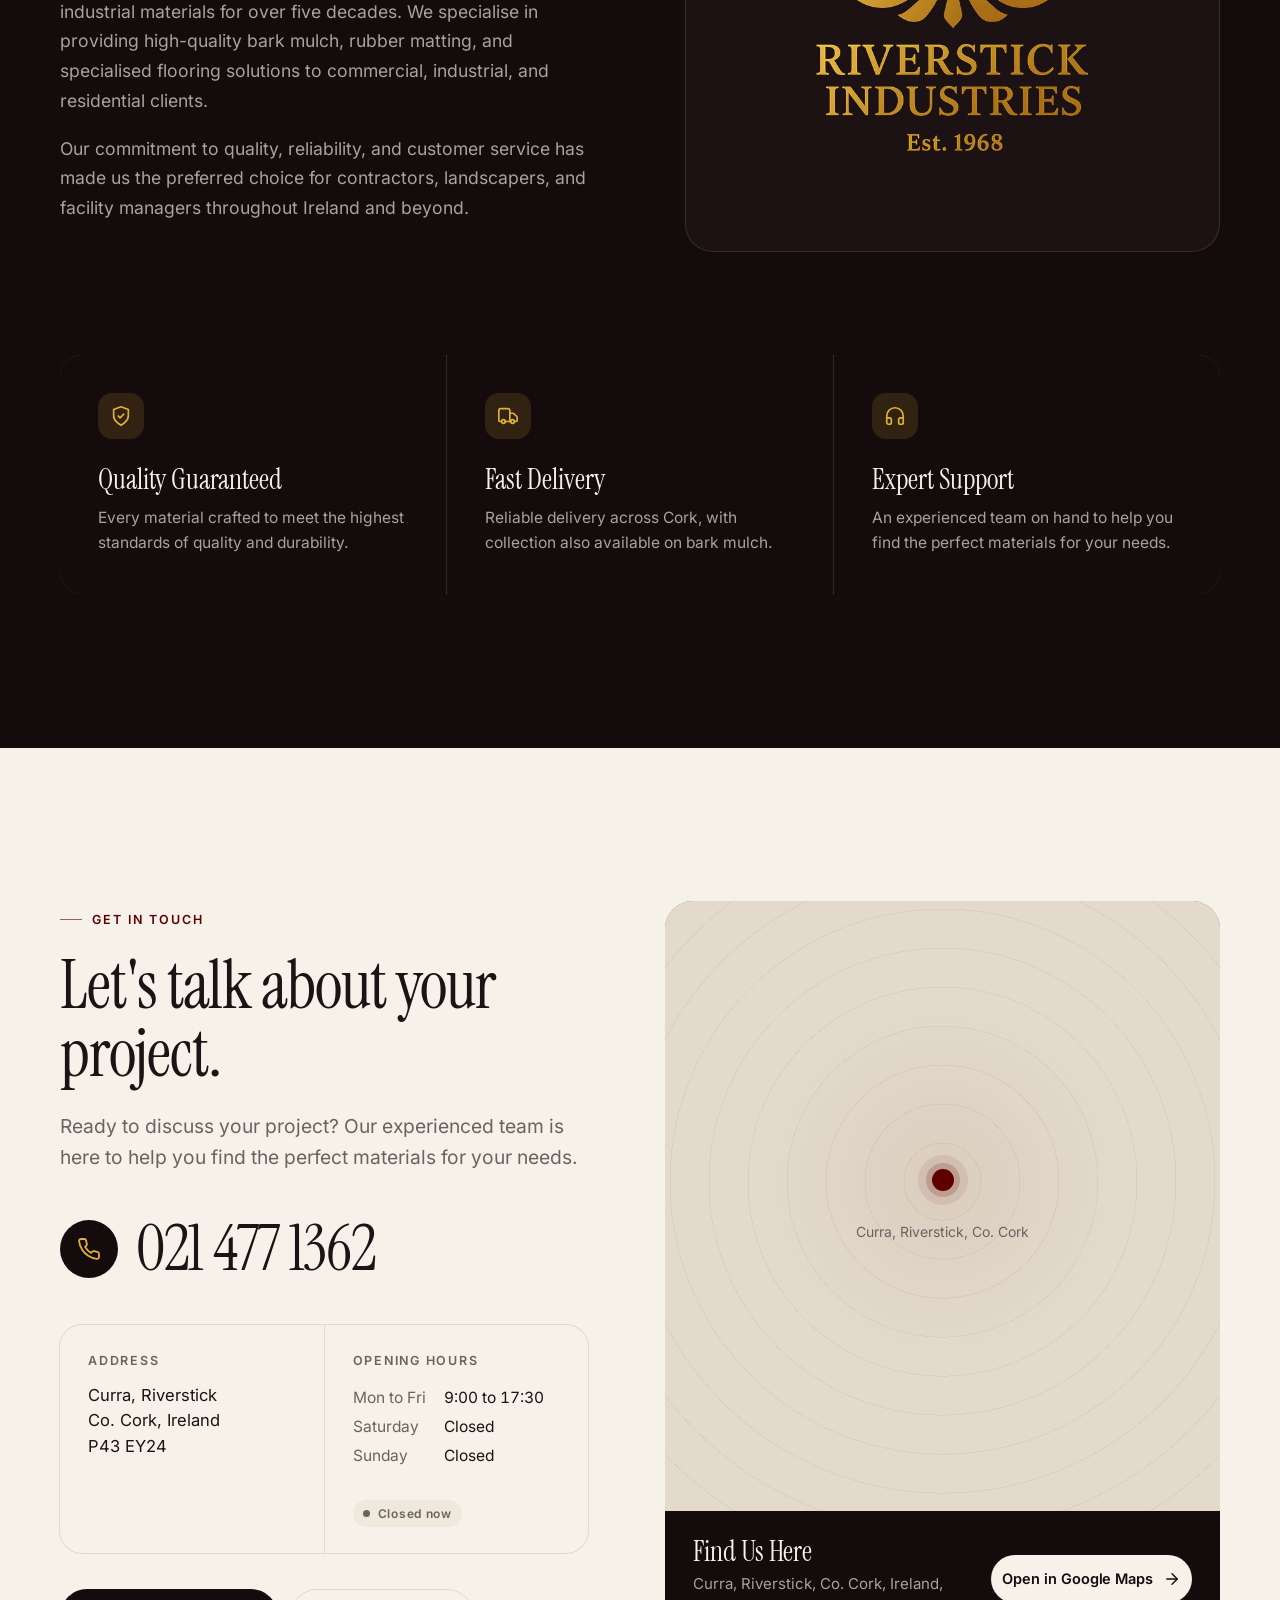
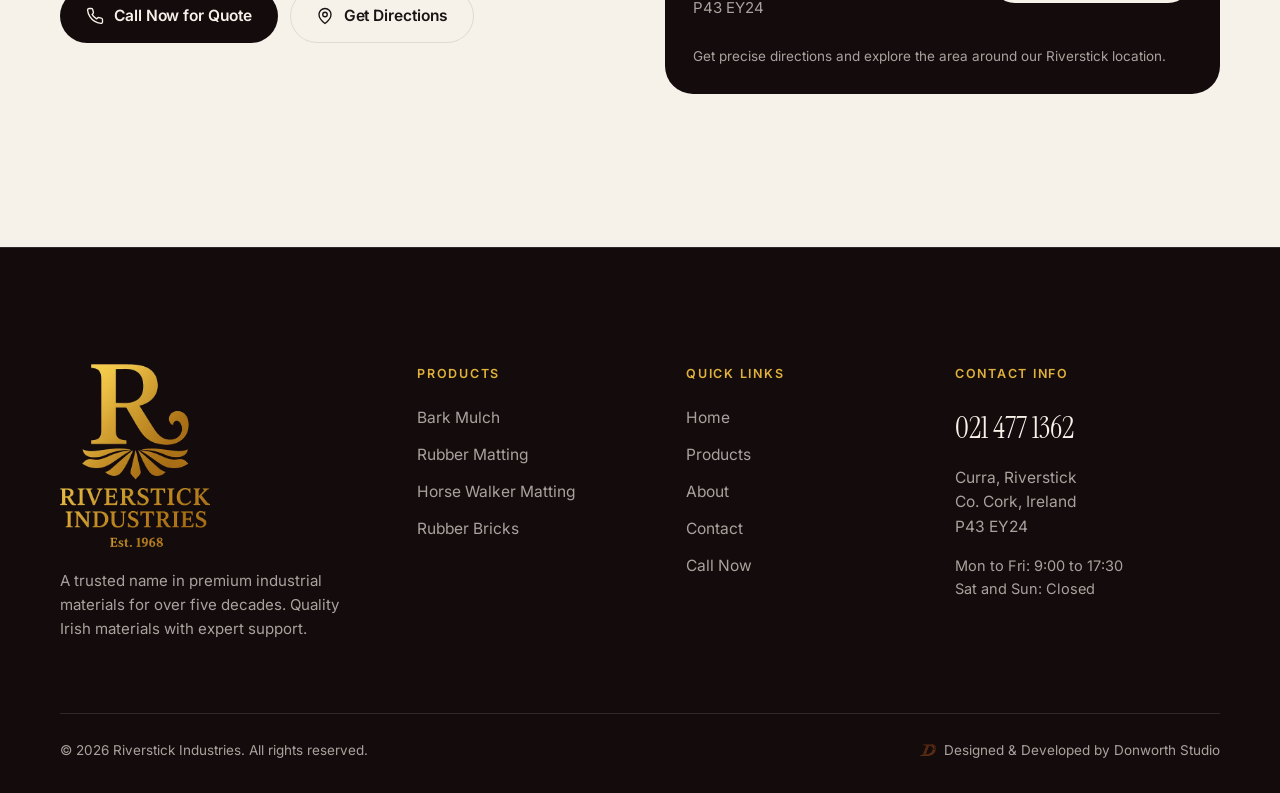
==== commit 20e50f5f: "Return to the first design with a restraint pass Restore the dark hero, carousel rail, product cards" ====
--- a/index.html
+++ b/index.html
@@ -6,7 +6,7 @@
 <title>Riverstick Industries | Premium Industrial Materials | Cork, Ireland</title>
 <meta name="description" content="Premium bark mulch, rubber matting, horse walker matting and rubber bricks. Quality Irish industrial materials since 1968, with expert support and fast delivery across Cork.">
 <link rel="canonical" href="https://www.riverstickindustries.ie/">
-<meta name="theme-color" content="#f7f5f1">
+<meta name="theme-color" content="#140b0c">
 <link rel="icon" type="image/png" href="/favicon.png">
 <link rel="apple-touch-icon" href="/images/apple-touch-icon.png">
 <meta property="og:type" content="website">
@@ -30,170 +30,204 @@
 <header class="header">
   <div class="wrap header-inner">
     <a class="brand" href="/" aria-label="Riverstick Industries home">
-      <img src="/images/logo-mark.webp" width="26" height="28" alt="">
-      <span>Riverstick Industries</span>
+      <img src="/images/logo-mark.webp" width="34" height="37" alt="">
+      <span class="brand-name"><b>Riverstick</b><small>Industries · Est. 1968</small></span>
     </a>
     <nav class="nav" aria-label="Main navigation">
+      <a href="/" aria-current="page">Home</a>
       <a href="/#products">Products</a>
       <a href="/#about">About</a>
       <a href="/#contact">Contact</a>
-      <a class="btn btn-sm" href="tel:+353214771362">Call 021 477 1362</a>
+      <a class="btn" href="tel:+353214771362"><svg viewBox="0 0 24 24" fill="none" stroke="currentColor" stroke-width="1.8" stroke-linecap="round" stroke-linejoin="round" aria-hidden="true"><path d="M22 16.92v3a2 2 0 0 1-2.18 2 19.8 19.8 0 0 1-8.63-3.07 19.5 19.5 0 0 1-6-6A19.8 19.8 0 0 1 2.12 4.18 2 2 0 0 1 4.11 2h3a2 2 0 0 1 2 1.72c.13.96.36 1.9.7 2.81a2 2 0 0 1-.45 2.11L8.09 9.91a16 16 0 0 0 6 6l1.27-1.27a2 2 0 0 1 2.11-.45c.9.34 1.85.57 2.81.7A2 2 0 0 1 22 16.92z"/></svg>Call Now</a>
     </nav>
     <button class="menu-btn" type="button" aria-expanded="false" aria-controls="mobile-menu" aria-label="Open menu"><span></span></button>
   </div>
 </header>
 <div class="mobile-menu" id="mobile-menu">
   <nav aria-label="Mobile navigation">
-    <a href="/">Home</a>
-    <a href="/#products">Products</a>
-    <a href="/#about">About</a>
-    <a href="/#contact">Contact</a>
+    <a href="/">Home <small>01</small></a>
+    <a href="/#products">Products <small>02</small></a>
+    <a href="/#about">About <small>03</small></a>
+    <a href="/#contact">Contact <small>04</small></a>
   </nav>
-  <a class="btn" href="tel:+353214771362">Call 021 477 1362</a>
-  <p class="mm-meta">Monday to Friday, 9:00 to 17:30</p>
+  <a class="btn" href="tel:+353214771362"><svg viewBox="0 0 24 24" fill="none" stroke="currentColor" stroke-width="1.8" stroke-linecap="round" stroke-linejoin="round" aria-hidden="true"><path d="M22 16.92v3a2 2 0 0 1-2.18 2 19.8 19.8 0 0 1-8.63-3.07 19.5 19.5 0 0 1-6-6A19.8 19.8 0 0 1 2.12 4.18 2 2 0 0 1 4.11 2h3a2 2 0 0 1 2 1.72c.13.96.36 1.9.7 2.81a2 2 0 0 1-.45 2.11L8.09 9.91a16 16 0 0 0 6 6l1.27-1.27a2 2 0 0 1 2.11-.45c.9.34 1.85.57 2.81.7A2 2 0 0 1 22 16.92z"/></svg>Call 021 477 1362</a>
+  <p class="mm-meta">Mon to Fri, 9:00 to 17:30</p>
 </div>
 
 <main id="main">
-<section class="intro">
-  <div class="wrap">
-    <div class="intro-grid">
-      <h1 class="display">Premium industrial materials, made to last.</h1>
-      <div class="intro-side">
-        <p class="lead">Bark mulch, rubber matting, horse walker matting and rubber bricks for commercial, industrial and residential clients. Supplied from Riverstick, Co. Cork since 1968.</p>
-        <div class="actions">
-          <a class="btn" href="tel:+353214771362">Call to Order</a>
-          <a class="btn btn-quiet" href="#products">View products</a>
-        </div>
-      </div>
-    </div>
-  </div>
-  <div class="wrap">
-    <div class="hero" data-carousel aria-roledescription="carousel" aria-label="Our products">
-      <figure class="hero-slide is-active"><img src="/images/bark-mulch-1600.webp" srcset="/images/bark-mulch-960.webp 960w, /images/bark-mulch-1600.webp 1600w" sizes="100vw" alt="Premium Bark Mulch" fetchpriority="high" decoding="async"><figcaption>Premium Bark Mulch<span>Professional landscaping materials for every project</span></figcaption></figure><figure class="hero-slide"><img src="/images/rubber-matting-1600.webp" srcset="/images/rubber-matting-960.webp 960w, /images/rubber-matting-1600.webp 1600w" sizes="100vw" alt="Industrial Rubber Matting" loading="lazy" decoding="async"><figcaption>Industrial Rubber Matting<span>Durable flooring solutions for commercial spaces</span></figcaption></figure><figure class="hero-slide"><img src="/images/horse-walker-1600.webp" srcset="/images/horse-walker-960.webp 960w, /images/horse-walker-1600.webp 1600w" sizes="100vw" alt="Horse Walker Matting" loading="lazy" decoding="async"><figcaption>Horse Walker Matting<span>Specialised equestrian solutions for training facilities</span></figcaption></figure><figure class="hero-slide"><img src="/images/rubber-bricks-1600.webp" srcset="/images/rubber-bricks-960.webp 960w, /images/rubber-bricks-1600.webp 1600w" sizes="100vw" alt="Rubber Bricks" loading="lazy" decoding="async"><figcaption>Rubber Bricks<span>Interlocking rubber brick flooring for versatile applications</span></figcaption></figure>
-      <div class="dots" role="group" aria-label="Carousel navigation"><button type="button" aria-label="Show Premium Bark Mulch" class="is-active"></button><button type="button" aria-label="Show Industrial Rubber Matting"></button><button type="button" aria-label="Show Horse Walker Matting"></button><button type="button" aria-label="Show Rubber Bricks"></button></div>
-    </div>
-  </div>
-</section>
-
-<section class="facts" aria-label="Why Riverstick">
-  <div class="wrap">
-    <ul>
-      <li><b>Since 1968</b><span>Over five decades in business</span></li>
-      <li><b>Quality Guaranteed</b><span>Built to the highest standards</span></li>
-      <li><b>Fast Delivery</b><span>Across Cork and beyond</span></li>
-      <li><b>Expert Support</b><span>An experienced team on hand</span></li>
-    </ul>
+<section class="hero" data-carousel aria-roledescription="carousel" aria-label="Our products">
+  <div class="hero-slides"><div class="hero-slide is-active"><img src="/images/bark-mulch-1600.webp" srcset="/images/bark-mulch-960.webp 960w, /images/bark-mulch-1600.webp 1600w" sizes="100vw" alt="Premium Bark Mulch" fetchpriority="high" decoding="async"></div><div class="hero-slide"><img src="/images/rubber-matting-1600.webp" srcset="/images/rubber-matting-960.webp 960w, /images/rubber-matting-1600.webp 1600w" sizes="100vw" alt="Industrial Rubber Matting" loading="lazy" decoding="async"></div><div class="hero-slide"><img src="/images/horse-walker-1600.webp" srcset="/images/horse-walker-960.webp 960w, /images/horse-walker-1600.webp 1600w" sizes="100vw" alt="Horse Walker Matting" loading="lazy" decoding="async"></div><div class="hero-slide"><img src="/images/rubber-bricks-1600.webp" srcset="/images/rubber-bricks-960.webp 960w, /images/rubber-bricks-1600.webp 1600w" sizes="100vw" alt="Rubber Bricks" loading="lazy" decoding="async"></div></div>
+  <div class="hero-body">
+    <div class="wrap">
+      <div class="hero-copy">
+        <span class="eyebrow light">Est. 1968 · Riverstick, Co. Cork</span>
+        <h1 class="display">Premium industrial materials, <em>built to last.</em></h1>
+        <p class="lead">Bark mulch, rubber matting, horse walker matting and rubber bricks for commercial, industrial and residential clients throughout Ireland and beyond.</p>
+        <div class="hero-ctas">
+          <a class="btn" href="tel:+353214771362"><svg viewBox="0 0 24 24" fill="none" stroke="currentColor" stroke-width="1.8" stroke-linecap="round" stroke-linejoin="round" aria-hidden="true"><path d="M22 16.92v3a2 2 0 0 1-2.18 2 19.8 19.8 0 0 1-8.63-3.07 19.5 19.5 0 0 1-6-6A19.8 19.8 0 0 1 2.12 4.18 2 2 0 0 1 4.11 2h3a2 2 0 0 1 2 1.72c.13.96.36 1.9.7 2.81a2 2 0 0 1-.45 2.11L8.09 9.91a16 16 0 0 0 6 6l1.27-1.27a2 2 0 0 1 2.11-.45c.9.34 1.85.57 2.81.7A2 2 0 0 1 22 16.92z"/></svg>Call to Order</a>
+          <a class="btn btn-ghost" href="#products">Explore Products <svg viewBox="0 0 24 24" fill="none" stroke="currentColor" stroke-width="1.8" stroke-linecap="round" stroke-linejoin="round" aria-hidden="true" class="arrow"><path d="M5 12h14"/><path d="m12 5 7 7-7 7"/></svg></a>
+        </div>
+      </div>
+    </div>
+  </div>
+  <nav class="hero-rail" aria-label="Carousel navigation"><div class="wrap"><ol><li class="is-active"><button type="button" aria-label="Show Premium Bark Mulch"><span class="bar"><i></i></span><span class="num">01</span><span class="t">Premium Bark Mulch</span><span class="d">Professional landscaping materials for every project</span></button></li><li><button type="button" aria-label="Show Industrial Rubber Matting"><span class="bar"><i></i></span><span class="num">02</span><span class="t">Industrial Rubber Matting</span><span class="d">Durable flooring solutions for commercial spaces</span></button></li><li><button type="button" aria-label="Show Horse Walker Matting"><span class="bar"><i></i></span><span class="num">03</span><span class="t">Horse Walker Matting</span><span class="d">Specialised equestrian solutions for training facilities</span></button></li><li><button type="button" aria-label="Show Rubber Bricks"><span class="bar"><i></i></span><span class="num">04</span><span class="t">Rubber Bricks</span><span class="d">Interlocking rubber brick flooring for versatile applications</span></button></li></ol></div></nav>
+</section>
+
+<section class="trust" aria-label="Why Riverstick">
+  <div class="wrap">
+    <div class="trust-item"><span class="ic"><svg viewBox="0 0 24 24" fill="none" stroke="currentColor" stroke-width="1.8" stroke-linecap="round" stroke-linejoin="round" aria-hidden="true"><circle cx="12" cy="8" r="6"/><path d="M15.48 12.89 17 22l-5-3-5 3 1.52-9.11"/></svg></span><span>Since 1968<small>Over five decades of trust</small></span></div>
+    <div class="trust-item"><span class="ic"><svg viewBox="0 0 24 24" fill="none" stroke="currentColor" stroke-width="1.8" stroke-linecap="round" stroke-linejoin="round" aria-hidden="true"><path d="M12 22s8-4 8-10V5l-8-3-8 3v7c0 6 8 10 8 10z"/><path d="m9 12 2 2 4-4"/></svg></span><span>Quality Guaranteed<small>Built to the highest standards</small></span></div>
+    <div class="trust-item"><span class="ic"><svg viewBox="0 0 24 24" fill="none" stroke="currentColor" stroke-width="1.8" stroke-linecap="round" stroke-linejoin="round" aria-hidden="true"><path d="M14 18V6a2 2 0 0 0-2-2H4a2 2 0 0 0-2 2v11a1 1 0 0 0 1 1h2"/><path d="M15 18H9"/><path d="M19 18h2a1 1 0 0 0 1-1v-3.65a1 1 0 0 0-.22-.62L18.3 9.38a1 1 0 0 0-.78-.38H14"/><circle cx="17" cy="18" r="2"/><circle cx="7" cy="18" r="2"/></svg></span><span>Fast Delivery<small>Across Cork and beyond</small></span></div>
+    <div class="trust-item"><span class="ic"><svg viewBox="0 0 24 24" fill="none" stroke="currentColor" stroke-width="1.8" stroke-linecap="round" stroke-linejoin="round" aria-hidden="true"><path d="M3 14h3a2 2 0 0 1 2 2v3a2 2 0 0 1-2 2H5a2 2 0 0 1-2-2v-7a9 9 0 0 1 18 0v7a2 2 0 0 1-2 2h-1a2 2 0 0 1-2-2v-3a2 2 0 0 1 2-2h3"/></svg></span><span>Expert Support<small>Talk to our experienced team</small></span></div>
   </div>
 </section>
 
 <section class="section" id="products" aria-labelledby="products-title">
   <div class="wrap">
-    <div class="section-head" data-reveal>
-      <p class="eyebrow">Our product range</p>
-      <h2 class="h2" id="products-title">Four materials, one standard.</h2>
-      <p class="lead">Discover our comprehensive selection of premium industrial materials, each crafted to meet the highest standards of quality and durability.</p>
+    <div class="section-head">
+      <div data-reveal>
+        <span class="eyebrow">Our Product Range</span>
+        <h2 class="h2" id="products-title">Materials for every <em>surface and setting.</em></h2>
+      </div>
+      <p class="lead" data-reveal style="--d:.1s">Discover our comprehensive selection of premium industrial materials, each crafted to meet the highest standards of quality and durability.</p>
     </div>
     <div class="products">
-    <a class="p-card" href="/bark-mulch" data-reveal>
-      <div class="p-media"><img src="/images/bark-mulch-1600.webp" srcset="/images/bark-mulch-960.webp 960w, /images/bark-mulch-1600.webp 1600w" sizes="(max-width: 900px) 100vw, 50vw" alt="Premium Bark Mulch" loading="lazy" decoding="async"></div>
-      <div class="p-body">
-        <div class="p-title"><h3>Premium Bark Mulch</h3><svg viewBox="0 0 24 24" fill="none" stroke="currentColor" stroke-width="1.8" stroke-linecap="round" stroke-linejoin="round" aria-hidden="true"><path d="M5 12h14"/><path d="m12 5 7 7-7 7"/></svg></div>
+    <a class="p-card" href="/bark-mulch" data-reveal style="--d:0.00s">
+      <div class="p-media"><img src="/images/bark-mulch-1600.webp" srcset="/images/bark-mulch-960.webp 960w, /images/bark-mulch-1600.webp 1600w" sizes="(max-width: 900px) 100vw, 50vw" alt="Premium Bark Mulch" loading="lazy" decoding="async"><span class="tag">01</span></div>
+      <div class="p-body">
+        <h3 class="h3">Premium Bark Mulch</h3>
         <p>Natural wood-based mulch perfect for landscaping, garden beds, and erosion control. Available in various sizes and colours.</p>
-      </div>
-    </a>
-    <a class="p-card" href="/rubber-matting" data-reveal>
-      <div class="p-media"><img src="/images/rubber-matting-1600.webp" srcset="/images/rubber-matting-960.webp 960w, /images/rubber-matting-1600.webp 1600w" sizes="(max-width: 900px) 100vw, 50vw" alt="Industrial Rubber Matting" loading="lazy" decoding="async"></div>
-      <div class="p-body">
-        <div class="p-title"><h3>Industrial Rubber Matting</h3><svg viewBox="0 0 24 24" fill="none" stroke="currentColor" stroke-width="1.8" stroke-linecap="round" stroke-linejoin="round" aria-hidden="true"><path d="M5 12h14"/><path d="m12 5 7 7-7 7"/></svg></div>
+        <span class="link-arrow">More Info <svg viewBox="0 0 24 24" fill="none" stroke="currentColor" stroke-width="1.8" stroke-linecap="round" stroke-linejoin="round" aria-hidden="true"><path d="M5 12h14"/><path d="m12 5 7 7-7 7"/></svg></span>
+      </div>
+    </a>
+    <a class="p-card" href="/rubber-matting" data-reveal style="--d:0.08s">
+      <div class="p-media"><img src="/images/rubber-matting-1600.webp" srcset="/images/rubber-matting-960.webp 960w, /images/rubber-matting-1600.webp 1600w" sizes="(max-width: 900px) 100vw, 50vw" alt="Industrial Rubber Matting" loading="lazy" decoding="async"><span class="tag">02</span></div>
+      <div class="p-body">
+        <h3 class="h3">Industrial Rubber Matting</h3>
         <p>High-quality rubber flooring solutions for commercial and industrial applications. Slip-resistant and durable.</p>
-      </div>
-    </a>
-    <a class="p-card" href="/horse-walker-matting" data-reveal>
-      <div class="p-media"><img src="/images/horse-walker-1600.webp" srcset="/images/horse-walker-960.webp 960w, /images/horse-walker-1600.webp 1600w" sizes="(max-width: 900px) 100vw, 50vw" alt="Horse Walker Matting" loading="lazy" decoding="async"></div>
-      <div class="p-body">
-        <div class="p-title"><h3>Horse Walker Matting</h3><svg viewBox="0 0 24 24" fill="none" stroke="currentColor" stroke-width="1.8" stroke-linecap="round" stroke-linejoin="round" aria-hidden="true"><path d="M5 12h14"/><path d="m12 5 7 7-7 7"/></svg></div>
+        <span class="link-arrow">More Info <svg viewBox="0 0 24 24" fill="none" stroke="currentColor" stroke-width="1.8" stroke-linecap="round" stroke-linejoin="round" aria-hidden="true"><path d="M5 12h14"/><path d="m12 5 7 7-7 7"/></svg></span>
+      </div>
+    </a>
+    <a class="p-card" href="/horse-walker-matting" data-reveal style="--d:0.00s">
+      <div class="p-media"><img src="/images/horse-walker-1600.webp" srcset="/images/horse-walker-960.webp 960w, /images/horse-walker-1600.webp 1600w" sizes="(max-width: 900px) 100vw, 50vw" alt="Horse Walker Matting" loading="lazy" decoding="async"><span class="tag">03</span></div>
+      <div class="p-body">
+        <h3 class="h3">Horse Walker Matting</h3>
         <p>Specialised equestrian flooring designed for horse walkers and training facilities. Provides excellent grip and comfort.</p>
-      </div>
-    </a>
-    <a class="p-card" href="/rubber-bricks" data-reveal>
-      <div class="p-media"><img src="/images/rubber-bricks-1600.webp" srcset="/images/rubber-bricks-960.webp 960w, /images/rubber-bricks-1600.webp 1600w" sizes="(max-width: 900px) 100vw, 50vw" alt="Rubber Bricks" loading="lazy" decoding="async"></div>
-      <div class="p-body">
-        <div class="p-title"><h3>Rubber Bricks</h3><svg viewBox="0 0 24 24" fill="none" stroke="currentColor" stroke-width="1.8" stroke-linecap="round" stroke-linejoin="round" aria-hidden="true"><path d="M5 12h14"/><path d="m12 5 7 7-7 7"/></svg></div>
+        <span class="link-arrow">More Info <svg viewBox="0 0 24 24" fill="none" stroke="currentColor" stroke-width="1.8" stroke-linecap="round" stroke-linejoin="round" aria-hidden="true"><path d="M5 12h14"/><path d="m12 5 7 7-7 7"/></svg></span>
+      </div>
+    </a>
+    <a class="p-card" href="/rubber-bricks" data-reveal style="--d:0.08s">
+      <div class="p-media"><img src="/images/rubber-bricks-1600.webp" srcset="/images/rubber-bricks-960.webp 960w, /images/rubber-bricks-1600.webp 1600w" sizes="(max-width: 900px) 100vw, 50vw" alt="Rubber Bricks" loading="lazy" decoding="async"><span class="tag">04</span></div>
+      <div class="p-body">
+        <h3 class="h3">Rubber Bricks</h3>
         <p>Interlocking rubber brick flooring system perfect for patios, walkways, and commercial spaces. Durable, slip-resistant, and easy to install.</p>
-      </div>
-    </a>
-    </div>
-  </div>
-</section>
-
-<section class="section about" id="about" aria-labelledby="about-title">
-  <div class="wrap"><div class="about-grid">
-    <div data-reveal>
-      <p class="eyebrow">Our story</p>
-      <h2 class="h2" id="about-title">Industrial excellence since 1968.</h2>
-    </div>
-    <div class="about-copy" data-reveal>
-      <p>Riverstick Industries has been a trusted name in premium industrial materials for over five decades. We specialise in providing high-quality bark mulch, rubber matting, and specialised flooring solutions to commercial, industrial, and residential clients.</p>
-      <p>Our commitment to quality, reliability, and customer service has made us the preferred choice for contractors, landscapers, and facility managers throughout Ireland and beyond.</p>
-    </div>
-  </div></div>
+        <span class="link-arrow">More Info <svg viewBox="0 0 24 24" fill="none" stroke="currentColor" stroke-width="1.8" stroke-linecap="round" stroke-linejoin="round" aria-hidden="true"><path d="M5 12h14"/><path d="m12 5 7 7-7 7"/></svg></span>
+      </div>
+    </a>
+    </div>
+  </div>
+</section>
+
+
+<section class="section on-dark about" id="about" aria-labelledby="about-title">
+  <div class="wrap">
+    <div class="about-grid">
+      <div class="about-copy" data-reveal>
+        <span class="eyebrow">Our Story</span>
+        <h2 class="h2" id="about-title">Industrial excellence <em>since 1968.</em></h2>
+        <p>Riverstick Industries has been a trusted name in premium industrial materials for over five decades. We specialise in providing high-quality bark mulch, rubber matting, and specialised flooring solutions to commercial, industrial, and residential clients.</p>
+        <p>Our commitment to quality, reliability, and customer service has made us the preferred choice for contractors, landscapers, and facility managers throughout Ireland and beyond.</p>
+      </div>
+      <div class="about-visual" data-reveal style="--d:.12s" aria-hidden="true">
+        <img src="/images/logo-full.webp" width="347" height="520" alt="" loading="lazy">
+      </div>
+    </div>
+    <div class="pillars">
+      <div class="pillar" data-reveal><span class="ic"><svg viewBox="0 0 24 24" fill="none" stroke="currentColor" stroke-width="1.8" stroke-linecap="round" stroke-linejoin="round" aria-hidden="true"><path d="M12 22s8-4 8-10V5l-8-3-8 3v7c0 6 8 10 8 10z"/><path d="m9 12 2 2 4-4"/></svg></span><h3>Quality Guaranteed</h3><p>Every material crafted to meet the highest standards of quality and durability.</p></div>
+      <div class="pillar" data-reveal style="--d:.08s"><span class="ic"><svg viewBox="0 0 24 24" fill="none" stroke="currentColor" stroke-width="1.8" stroke-linecap="round" stroke-linejoin="round" aria-hidden="true"><path d="M14 18V6a2 2 0 0 0-2-2H4a2 2 0 0 0-2 2v11a1 1 0 0 0 1 1h2"/><path d="M15 18H9"/><path d="M19 18h2a1 1 0 0 0 1-1v-3.65a1 1 0 0 0-.22-.62L18.3 9.38a1 1 0 0 0-.78-.38H14"/><circle cx="17" cy="18" r="2"/><circle cx="7" cy="18" r="2"/></svg></span><h3>Fast Delivery</h3><p>Reliable delivery across Cork, with collection also available on bark mulch.</p></div>
+      <div class="pillar" data-reveal style="--d:.16s"><span class="ic"><svg viewBox="0 0 24 24" fill="none" stroke="currentColor" stroke-width="1.8" stroke-linecap="round" stroke-linejoin="round" aria-hidden="true"><path d="M3 14h3a2 2 0 0 1 2 2v3a2 2 0 0 1-2 2H5a2 2 0 0 1-2-2v-7a9 9 0 0 1 18 0v7a2 2 0 0 1-2 2h-1a2 2 0 0 1-2-2v-3a2 2 0 0 1 2-2h3"/></svg></span><h3>Expert Support</h3><p>An experienced team on hand to help you find the perfect materials for your needs.</p></div>
+    </div>
+  </div>
 </section>
 
 <section class="section" id="contact" aria-labelledby="contact-title">
-  <div class="wrap"><div class="contact-grid">
+  <div class="wrap contact-grid">
     <div class="contact-copy" data-reveal>
-      <p class="eyebrow">Get in touch</p>
-      <h2 class="h2" id="contact-title">Talk to us about your project.</h2>
+      <span class="eyebrow">Get In Touch</span>
+      <h2 class="h2" id="contact-title">Let's talk about <em>your project.</em></h2>
       <p class="lead">Ready to discuss your project? Our experienced team is here to help you find the perfect materials for your needs.</p>
-      <dl class="info">
-        <div><dt>Phone</dt><dd><a href="tel:+353214771362">021 477 1362</a></dd></div>
-        <div><dt>Address</dt><dd><address>Curra, Riverstick<br>Co. Cork, Ireland<br>P43 EY24</address></dd></div>
-        <div><dt>Hours</dt><dd>Monday to Friday, 9:00 to 17:30<br>Saturday and Sunday, Closed<span class="status" data-open-status hidden></span></dd></div>
-      </dl>
-      <div class="actions">
-        <a class="btn" href="tel:+353214771362">Call Now for Quote</a>
-        <a class="btn btn-quiet" href="https://www.google.com/maps/search/?api=1&query=Curra,+Riverstick,+Co.+Cork,+Ireland+P43+EY24" target="_blank" rel="noopener noreferrer">Open in Google Maps</a>
-      </div>
-    </div>
-    <figure class="map" data-reveal>
+      <a class="phone-big" href="tel:+353214771362" aria-label="Call 021 477 1362"><span class="ic"><svg viewBox="0 0 24 24" fill="none" stroke="currentColor" stroke-width="1.8" stroke-linecap="round" stroke-linejoin="round" aria-hidden="true"><path d="M22 16.92v3a2 2 0 0 1-2.18 2 19.8 19.8 0 0 1-8.63-3.07 19.5 19.5 0 0 1-6-6A19.8 19.8 0 0 1 2.12 4.18 2 2 0 0 1 4.11 2h3a2 2 0 0 1 2 1.72c.13.96.36 1.9.7 2.81a2 2 0 0 1-.45 2.11L8.09 9.91a16 16 0 0 0 6 6l1.27-1.27a2 2 0 0 1 2.11-.45c.9.34 1.85.57 2.81.7A2 2 0 0 1 22 16.92z"/></svg></span>021 477 1362</a>
+      <div class="info-grid">
+        <div class="info">
+          <h3>Address</h3>
+          <address>Curra, Riverstick<br>Co. Cork, Ireland<br>P43 EY24</address>
+        </div>
+        <div class="info">
+          <h3>Opening Hours</h3>
+          <dl class="hours">
+            <dt>Mon to Fri</dt><dd>9:00 to 17:30</dd>
+            <dt>Saturday</dt><dd>Closed</dd>
+            <dt>Sunday</dt><dd>Closed</dd>
+          </dl>
+          <span class="status" data-open-status hidden></span>
+        </div>
+      </div>
+      <div class="contact-ctas">
+        <a class="btn btn-dark" href="tel:+353214771362"><svg viewBox="0 0 24 24" fill="none" stroke="currentColor" stroke-width="1.8" stroke-linecap="round" stroke-linejoin="round" aria-hidden="true"><path d="M22 16.92v3a2 2 0 0 1-2.18 2 19.8 19.8 0 0 1-8.63-3.07 19.5 19.5 0 0 1-6-6A19.8 19.8 0 0 1 2.12 4.18 2 2 0 0 1 4.11 2h3a2 2 0 0 1 2 1.72c.13.96.36 1.9.7 2.81a2 2 0 0 1-.45 2.11L8.09 9.91a16 16 0 0 0 6 6l1.27-1.27a2 2 0 0 1 2.11-.45c.9.34 1.85.57 2.81.7A2 2 0 0 1 22 16.92z"/></svg>Call Now for Quote</a>
+        <a class="btn btn-line" href="https://www.google.com/maps/search/?api=1&query=Curra,+Riverstick,+Co.+Cork,+Ireland+P43+EY24" target="_blank" rel="noopener noreferrer"><svg viewBox="0 0 24 24" fill="none" stroke="currentColor" stroke-width="1.8" stroke-linecap="round" stroke-linejoin="round" aria-hidden="true"><path d="M20 10c0 6-8 12-8 12s-8-6-8-12a8 8 0 0 1 16 0Z"/><circle cx="12" cy="10" r="3"/></svg>Get Directions</a>
+      </div>
+    </div>
+    <div class="map-card" data-reveal style="--d:.12s">
       <div class="map-frame">
+        <div class="map-fallback" aria-hidden="true"><span class="pin"></span><span>Curra, Riverstick, Co. Cork</span></div>
         <iframe title="Map showing Riverstick Industries, Curra, Riverstick, Co. Cork" src="https://maps.google.com/maps?q=Curra%2C%20Riverstick%2C%20Co.%20Cork%2C%20P43%20EY24&z=12&output=embed" loading="lazy" referrerpolicy="no-referrer-when-downgrade"></iframe>
       </div>
-      <figcaption>Find us at Curra, Riverstick, Co. Cork, P43 EY24. <a href="https://www.google.com/maps/search/?api=1&query=Curra,+Riverstick,+Co.+Cork,+Ireland+P43+EY24" target="_blank" rel="noopener noreferrer">Get directions</a></figcaption>
-    </figure>
-  </div></div>
+      <div class="map-meta">
+        <div>
+          <h3>Find Us Here</h3>
+          <address>Curra, Riverstick, Co. Cork, Ireland, P43 EY24</address>
+        </div>
+        <a class="btn" href="https://www.google.com/maps/search/?api=1&query=Curra,+Riverstick,+Co.+Cork,+Ireland+P43+EY24" target="_blank" rel="noopener noreferrer">Open in Google Maps <svg viewBox="0 0 24 24" fill="none" stroke="currentColor" stroke-width="1.8" stroke-linecap="round" stroke-linejoin="round" aria-hidden="true" class="arrow"><path d="M5 12h14"/><path d="m12 5 7 7-7 7"/></svg></a>
+      </div>
+      <p class="map-note">Get precise directions and explore the area around our Riverstick location.</p>
+    </div>
+  </div>
 </section>
 </main>
 <footer class="footer">
   <div class="wrap">
     <div class="footer-top">
       <div class="footer-brand">
-        <img src="/images/logo-full.webp" width="84" height="127" alt="Riverstick Industries, established 1968" loading="lazy">
+        <img src="/images/logo-full.webp" width="150" height="227" alt="Riverstick Industries, established 1968" loading="lazy">
+        <p>A trusted name in premium industrial materials for over five decades. Quality Irish materials with expert support.</p>
       </div>
       <div>
         <h4>Products</h4>
         <ul><li><a href="/bark-mulch">Bark Mulch</a></li><li><a href="/rubber-matting">Rubber Matting</a></li><li><a href="/horse-walker-matting">Horse Walker Matting</a></li><li><a href="/rubber-bricks">Rubber Bricks</a></li></ul>
       </div>
       <div>
-        <h4>Company</h4>
+        <h4>Quick Links</h4>
         <ul>
           <li><a href="/">Home</a></li>
+          <li><a href="/#products">Products</a></li>
           <li><a href="/#about">About</a></li>
           <li><a href="/#contact">Contact</a></li>
+          <li><a href="tel:+353214771362">Call Now</a></li>
         </ul>
       </div>
       <div>
-        <h4>Contact</h4>
-        <ul>
-          <li><a href="tel:+353214771362">021 477 1362</a></li>
-          <li><address>Curra, Riverstick<br>Co. Cork, Ireland<br>P43 EY24</address></li>
-          <li class="muted">Mon to Fri, 9:00 to 17:30<br>Sat and Sun, Closed</li>
-        </ul>
-      </div>
-    </div>
+        <h4>Contact Info</h4>
+        <a class="f-phone" href="tel:+353214771362">021 477 1362</a>
+        <address>Curra, Riverstick<br>Co. Cork, Ireland<br>P43 EY24</address>
+        <p class="f-hours">Mon to Fri: 9:00 to 17:30<br>Sat and Sun: Closed</p>
+      </div>
+    </div>
+  </div>
+  <div class="footer-word" aria-hidden="true">Riverstick</div>
+  <div class="wrap">
     <div class="footer-bottom">
       <span>© <span data-year>2026</span> Riverstick Industries. All rights reserved.</span>
-      <a href="https://donworthstudio.ie/" target="_blank" rel="noopener noreferrer">Designed &amp; Developed by Donworth Studio</a>
+      <a href="https://donworthstudio.ie/" target="_blank" rel="noopener noreferrer"><img src="/images/donworth-d-emblem.svg" width="16" height="16" alt="">Designed &amp; Developed by Donworth Studio</a>
     </div>
   </div>
 </footer>
--- a/css/site.css
+++ b/css/site.css
@@ -1,226 +1,450 @@
-/* Riverstick Industries · site styles. Quiet, light, typographic. */
-
+/* Riverstick Industries · site styles
+   Single stylesheet, no build step. Tokens first, then layout, then components. */
+
+/* Self-hosted fonts (no third-party requests, GDPR friendly) */
 @font-face { font-family: "Instrument Serif"; font-style: normal; font-weight: 400; font-display: swap; src: url("/fonts/instrument-serif-latin-400-normal.woff2") format("woff2"); }
+@font-face { font-family: "Instrument Serif"; font-style: italic; font-weight: 400; font-display: swap; src: url("/fonts/instrument-serif-latin-400-italic.woff2") format("woff2"); }
 @font-face { font-family: "Inter"; font-style: normal; font-weight: 100 900; font-display: swap; src: url("/fonts/inter-latin-wght-normal.woff2") format("woff2"); }
 
 :root {
-  --bg: #f7f5f1;
-  --bg-2: #efebe4;
-  --text: #161514;
-  --muted: #6f6b66;
-  --line: rgba(22, 21, 20, .1);
-  --accent: #5f0000;
+  --ink: #140b0c;
+  --ink-2: #1d1213;
+  --ink-3: #2a1b1c;
+  --wine: #5f0000;
+  --wine-2: #7a1016;
+  --gold: #cc992e;
+  --gold-2: #e0b13b;
+  --gold-soft: rgba(224, 177, 59, .14);
+  --paper: #f6f1e9;
+  --paper-2: #efe8dc;
+  --stone: #e3dacb;
+  --text: #1b1314;
+  --muted: #6d6260;
+  --line: rgba(27, 19, 20, .1);
+  --line-dark: rgba(246, 241, 233, .12);
+  --on-dark: #f6f1e9;
+  --on-dark-muted: rgba(246, 241, 233, .66);
 
   --serif: "Instrument Serif", "Iowan Old Style", Georgia, serif;
   --sans: "Inter", ui-sans-serif, system-ui, -apple-system, "Segoe UI", sans-serif;
 
-  --radius: 6px;
-  --wrap: 1280px;
-  --gutter: clamp(20px, 4vw, 48px);
-  --section: clamp(96px, 11vw, 160px);
-  --ease: cubic-bezier(.25, .6, .2, 1);
+  --radius: 22px;
+  --radius-sm: 14px;
+  --wrap: 1240px;
+  --gutter: clamp(20px, 4vw, 40px);
+  --section: clamp(88px, 12vw, 160px);
+  --ease: cubic-bezier(.2, .7, .1, 1);
+  --shadow: 0 1px 1px rgba(20, 11, 12, .04), 0 12px 32px -12px rgba(20, 11, 12, .18);
+  --shadow-lg: 0 2px 2px rgba(20, 11, 12, .04), 0 40px 80px -30px rgba(20, 11, 12, .35);
 }
 
 *, *::before, *::after { box-sizing: border-box; }
-html { -webkit-text-size-adjust: 100%; scroll-behavior: smooth; scroll-padding-top: 80px; }
+html { -webkit-text-size-adjust: 100%; scroll-behavior: smooth; scroll-padding-top: 88px; }
 body {
   margin: 0;
   font-family: var(--sans);
-  font-size: 16px;
+  font-size: 17px;
   line-height: 1.6;
   color: var(--text);
-  background: var(--bg);
+  background: var(--paper);
   -webkit-font-smoothing: antialiased;
   -moz-osx-font-smoothing: grayscale;
+  text-rendering: optimizeLegibility;
+  font-feature-settings: "ss01", "cv11";
 }
 img, svg { display: block; max-width: 100%; }
 a { color: inherit; text-decoration: none; }
 button { font: inherit; color: inherit; background: none; border: 0; cursor: pointer; padding: 0; }
 h1, h2, h3, h4 { margin: 0; font-weight: 400; }
-p, figure, dl, dd { margin: 0; }
+p { margin: 0; }
 ul { margin: 0; padding: 0; list-style: none; }
-address { font-style: normal; }
-::selection { background: var(--text); color: var(--bg); }
-:focus-visible { outline: 2px solid var(--text); outline-offset: 3px; }
+::selection { background: var(--gold-2); color: var(--ink); }
+:focus-visible { outline: 2px solid var(--gold-2); outline-offset: 3px; border-radius: 6px; }
 
 .wrap { width: 100%; max-width: var(--wrap); margin: 0 auto; padding: 0 var(--gutter); }
-.skip { position: fixed; left: 16px; top: -60px; z-index: 100; background: var(--text); color: var(--bg); padding: 10px 16px; transition: top .2s; }
+.sr-only { position: absolute; width: 1px; height: 1px; overflow: hidden; clip: rect(0 0 0 0); white-space: nowrap; }
+.skip { position: fixed; left: 16px; top: -60px; z-index: 100; background: var(--gold-2); color: var(--ink); padding: 10px 16px; border-radius: 10px; font-weight: 600; transition: top .2s; }
 .skip:focus { top: 16px; }
-.muted { color: var(--muted); }
-.small { font-size: 14px; }
-
-/* Type */
-.eyebrow { font-size: 13px; font-weight: 500; color: var(--muted); margin-bottom: 20px; }
-.display { font-family: var(--serif); font-size: clamp(46px, 6.4vw, 92px); line-height: 1.02; letter-spacing: -.015em; }
-.h2 { font-family: var(--serif); font-size: clamp(36px, 4.2vw, 58px); line-height: 1.06; letter-spacing: -.01em; }
-.h3 { font-family: var(--serif); font-size: clamp(26px, 2.4vw, 32px); line-height: 1.15; }
-.lead { font-size: clamp(17px, 1.3vw, 19px); line-height: 1.6; color: var(--muted); max-width: 36em; }
-.kicker { font-family: var(--serif); font-size: clamp(24px, 2.2vw, 30px); line-height: 1.25; margin-bottom: 16px; }
-.text-link { font-size: 15px; border-bottom: 1px solid var(--line); padding-bottom: 2px; transition: border-color .2s; }
-.text-link:hover { border-color: var(--text); }
-
-/* Buttons */
-.actions { display: flex; flex-wrap: wrap; align-items: center; gap: 12px 20px; }
+
+/* ---------- Type ---------- */
+.eyebrow {
+  display: inline-flex; align-items: center; gap: 10px;
+  font-size: 12.5px; font-weight: 600; letter-spacing: .16em; text-transform: uppercase;
+  color: var(--wine);
+}
+.eyebrow::before { content: ""; width: 22px; height: 1px; background: currentColor; opacity: .6; }
+.on-dark .eyebrow, .eyebrow.light { color: var(--gold-2); }
+.display {
+  font-family: var(--serif);
+  font-size: clamp(48px, 7.4vw, 104px);
+  line-height: .98;
+  letter-spacing: -.02em;
+}
+.h2 {
+  font-family: var(--serif);
+  font-size: clamp(40px, 5.2vw, 72px);
+  line-height: 1.02;
+  letter-spacing: -.018em;
+}
+.h3 { font-family: var(--serif); font-size: clamp(28px, 2.6vw, 36px); line-height: 1.08; letter-spacing: -.01em; }
+.display em, .h2 em { font-style: normal; color: inherit; }
+.lead { font-size: clamp(18px, 1.5vw, 20px); line-height: 1.6; color: var(--muted); max-width: 40em; }
+.on-dark .lead { color: var(--on-dark-muted); }
+.on-dark { color: var(--on-dark); background: var(--ink); }
+
+/* ---------- Buttons ---------- */
 .btn {
-  display: inline-flex; align-items: center; justify-content: center;
-  height: 48px; padding: 0 22px; border-radius: 999px;
-  background: var(--text); color: var(--bg);
-  font-size: 15px; font-weight: 500; white-space: nowrap;
-  transition: background .25s, color .25s, box-shadow .25s;
-}
-.btn:hover { background: #000; }
-.btn-quiet { background: transparent; color: var(--text); box-shadow: inset 0 0 0 1px var(--line); }
-.btn-quiet:hover { background: transparent; box-shadow: inset 0 0 0 1px var(--text); }
-.btn-sm { height: 40px; padding: 0 18px; font-size: 14px; }
-
-/* Header */
-.header { position: sticky; top: 0; z-index: 50; background: rgba(247, 245, 241, .82); backdrop-filter: saturate(180%) blur(14px); -webkit-backdrop-filter: saturate(180%) blur(14px); transition: box-shadow .3s; }
-.header.is-solid { box-shadow: 0 1px 0 var(--line); }
-.header-inner { display: flex; align-items: center; justify-content: space-between; height: 72px; }
-.brand { display: flex; align-items: center; gap: 12px; font-size: 15px; font-weight: 600; letter-spacing: -.01em; }
-.brand img { width: 26px; height: auto; }
-.nav { display: flex; align-items: center; gap: 32px; }
-.nav a:not(.btn) { font-size: 15px; color: var(--muted); transition: color .2s; }
-.nav a:not(.btn):hover, .nav a[aria-current="page"] { color: var(--text); }
-.menu-btn { display: none; width: 40px; height: 40px; align-items: center; justify-content: center; margin-right: -8px; }
-.menu-btn span { position: relative; display: block; width: 20px; height: 1.5px; background: currentColor; }
-.menu-btn span::before, .menu-btn span::after { content: ""; position: absolute; left: 0; width: 20px; height: 1.5px; background: currentColor; transition: transform .3s var(--ease); }
+  --bg: var(--paper); --fg: var(--ink);
+  position: relative; display: inline-flex; align-items: center; justify-content: center; gap: 10px;
+  height: 54px; padding: 0 26px; border-radius: 999px;
+  background: var(--bg); color: var(--fg);
+  font-size: 15.5px; font-weight: 600; letter-spacing: -.005em; white-space: nowrap;
+  transition: transform .35s var(--ease), box-shadow .35s var(--ease), background .25s, color .25s;
+  box-shadow: none;
+}
+.btn:hover { --bg: #fff; }
+.btn:active { transform: translateY(0); }
+.btn svg { width: 18px; height: 18px; flex: none; }
+.btn .arrow { transition: transform .35s var(--ease); }
+.btn:hover .arrow { transform: translateX(3px); }
+.btn-ghost { --bg: rgba(246, 241, 233, .08); --fg: var(--on-dark); box-shadow: inset 0 0 0 1px rgba(246, 241, 233, .28); backdrop-filter: blur(10px); -webkit-backdrop-filter: blur(10px); }
+.btn-ghost:hover { --bg: rgba(246, 241, 233, .12); box-shadow: inset 0 0 0 1px rgba(246, 241, 233, .5); }
+.btn-dark { --bg: var(--ink); --fg: var(--on-dark); }
+.btn-dark:hover { --bg: #000; }
+.btn-line { --bg: transparent; --fg: var(--text); box-shadow: inset 0 0 0 1px var(--line); }
+.btn-line:hover { box-shadow: inset 0 0 0 1px var(--text); }
+.link-arrow { display: inline-flex; align-items: center; gap: 8px; font-weight: 600; font-size: 15px; }
+.link-arrow svg { width: 16px; height: 16px; transition: transform .35s var(--ease); }
+a:hover > .link-arrow svg, .link-arrow:hover svg { transform: translateX(4px); }
+
+/* ---------- Header ---------- */
+.header {
+  position: fixed; inset: 0 0 auto; z-index: 50;
+  color: var(--on-dark);
+  transition: background .4s var(--ease), box-shadow .4s, backdrop-filter .4s;
+}
+.header::before { content: ""; position: absolute; inset: 0; background: linear-gradient(to bottom, rgba(10,5,6,.55), transparent); pointer-events: none; transition: opacity .4s; }
+.header.is-solid { background: rgba(20, 11, 12, .78); backdrop-filter: saturate(160%) blur(18px); -webkit-backdrop-filter: saturate(160%) blur(18px); box-shadow: 0 1px 0 var(--line-dark); }
+.header.is-solid::before { opacity: 0; }
+.header-inner { position: relative; display: flex; align-items: center; justify-content: space-between; height: 80px; transition: height .4s var(--ease); }
+.header.is-solid .header-inner { height: 68px; }
+.brand { display: flex; align-items: center; gap: 12px; }
+.brand img { width: 34px; height: auto; filter: drop-shadow(0 2px 6px rgba(0,0,0,.35)); }
+.brand-name { display: flex; flex-direction: column; line-height: 1; }
+.brand-name b { font-family: var(--serif); font-weight: 400; font-size: 23px; letter-spacing: .01em; }
+.brand-name small { font-size: 10px; letter-spacing: .26em; text-transform: uppercase; color: var(--gold-2); margin-top: 5px; font-weight: 600; }
+.nav { display: flex; align-items: center; gap: 6px; }
+.nav a:not(.btn) { position: relative; padding: 10px 16px; font-size: 15px; font-weight: 500; color: rgba(246, 241, 233, .82); border-radius: 999px; transition: color .25s, background .25s; }
+.nav a:not(.btn):hover, .nav a[aria-current="page"] { color: #fff; background: rgba(246, 241, 233, .08); }
+.nav .btn { height: 44px; padding: 0 20px; margin-left: 10px; font-size: 14.5px; }
+.menu-btn { display: none; width: 44px; height: 44px; border-radius: 999px; align-items: center; justify-content: center; background: rgba(246,241,233,.08); box-shadow: inset 0 0 0 1px rgba(246,241,233,.2); }
+.menu-btn span { position: relative; display: block; width: 18px; height: 1.5px; background: currentColor; transition: background .2s; }
+.menu-btn span::before, .menu-btn span::after { content: ""; position: absolute; left: 0; width: 18px; height: 1.5px; background: currentColor; transition: transform .35s var(--ease); }
 .menu-btn span::before { transform: translateY(-6px); }
 .menu-btn span::after { transform: translateY(6px); }
 .menu-open .menu-btn span { background: transparent; }
 .menu-open .menu-btn span::before { transform: rotate(45deg); }
 .menu-open .menu-btn span::after { transform: rotate(-45deg); }
-.mobile-menu { position: fixed; inset: 72px 0 0; z-index: 45; background: var(--bg); padding: 24px var(--gutter) 32px; display: flex; flex-direction: column; opacity: 0; visibility: hidden; transition: opacity .3s var(--ease), visibility .3s; }
+
+.mobile-menu {
+  position: fixed; inset: 0; z-index: 45; background: var(--ink); color: var(--on-dark);
+  padding: 110px var(--gutter) 40px; display: flex; flex-direction: column;
+  opacity: 0; visibility: hidden; transition: opacity .4s var(--ease), visibility .4s;
+}
 .menu-open .mobile-menu { opacity: 1; visibility: visible; }
-.mobile-menu nav a { display: block; padding: 14px 0; border-bottom: 1px solid var(--line); font-family: var(--serif); font-size: 32px; line-height: 1.2; }
+.mobile-menu nav a { display: flex; justify-content: space-between; align-items: baseline; padding: 16px 0; border-bottom: 1px solid var(--line-dark); font-family: var(--serif); font-size: 38px; line-height: 1.1; transform: translateY(14px); opacity: 0; transition: transform .6s var(--ease), opacity .6s; }
+.mobile-menu nav a small { font-family: var(--sans); font-size: 12px; color: var(--gold-2); letter-spacing: .14em; }
+.menu-open .mobile-menu nav a { transform: none; opacity: 1; }
+.menu-open .mobile-menu nav a:nth-child(2) { transition-delay: .05s; }
+.menu-open .mobile-menu nav a:nth-child(3) { transition-delay: .1s; }
+.menu-open .mobile-menu nav a:nth-child(4) { transition-delay: .15s; }
 .mobile-menu .btn { margin-top: auto; width: 100%; }
-.mobile-menu .mm-meta { margin-top: 14px; text-align: center; font-size: 14px; color: var(--muted); }
-
-/* Intro + hero image */
-.intro { padding-top: clamp(48px, 7vw, 104px); }
-.intro-grid { display: grid; grid-template-columns: 1.25fr 1fr; gap: 32px clamp(40px, 6vw, 96px); align-items: end; margin-bottom: clamp(40px, 5vw, 72px); }
-.intro-side .lead { margin-bottom: 32px; }
-.crumbs { display: flex; gap: 10px; font-size: 14px; color: var(--muted); margin-bottom: 40px; }
-.crumbs a:hover { color: var(--text); }
-.hero { position: relative; aspect-ratio: 16 / 8; border-radius: var(--radius); overflow: hidden; background: var(--bg-2); }
-.hero img { width: 100%; height: 100%; object-fit: cover; }
-.hero-slide { position: absolute; inset: 0; opacity: 0; transition: opacity 1.2s var(--ease); }
+.mobile-menu .mm-meta { margin-top: 18px; text-align: center; font-size: 14px; color: var(--on-dark-muted); }
+
+/* ---------- Hero (home) ---------- */
+.hero { position: relative; min-height: 100svh; min-height: 100vh; display: flex; flex-direction: column; color: var(--on-dark); background: var(--ink); overflow: hidden; isolation: isolate; }
+@supports (height: 100svh) { .hero { min-height: 100svh; } }
+.hero-slides { position: absolute; inset: 0; z-index: -2; }
+.hero-slide { position: absolute; inset: 0; opacity: 0; transition: opacity 1.4s var(--ease); }
 .hero-slide.is-active { opacity: 1; }
-.hero-slide figcaption { position: absolute; z-index: 2; left: 28px; bottom: 26px; color: #fff; font-size: 15px; font-weight: 500; text-shadow: 0 1px 12px rgba(0,0,0,.35); }
-.hero-slide figcaption span { display: block; font-weight: 400; opacity: .82; font-size: 14px; }
-.hero-slide::after { content: ""; position: absolute; inset: 55% 0 0; background: linear-gradient(to top, rgba(0,0,0,.38), transparent); pointer-events: none; }
-.dots { position: absolute; right: 28px; bottom: 32px; z-index: 2; display: flex; gap: 8px; }
-.dots button { width: 7px; height: 7px; border-radius: 4px; background: rgba(255,255,255,.45); transition: background .3s, width .3s; }
-.dots button.is-active { width: 22px; background: #fff; }
-
-/* Facts */
-.facts { padding: clamp(40px, 5vw, 64px) 0 0; }
-.facts ul { display: grid; grid-template-columns: repeat(4, 1fr); border-top: 1px solid var(--line); }
-.facts li { padding: 22px 24px 0 0; display: flex; flex-direction: column; gap: 4px; }
-.facts b { font-weight: 500; font-size: 15px; }
-.facts span { color: var(--muted); font-size: 14px; }
-
-/* Sections */
-.section { padding: var(--section) 0 0; }
-.section-tight { padding-top: clamp(72px, 8vw, 120px); }
-.section-head { max-width: 760px; margin-bottom: clamp(48px, 5vw, 72px); }
-.section-head .lead { margin-top: 20px; }
-.row-head { display: flex; justify-content: space-between; align-items: baseline; gap: 20px; margin-bottom: 32px; }
-
-/* Product cards */
-.products { display: grid; grid-template-columns: repeat(2, 1fr); gap: clamp(40px, 4vw, 56px) clamp(20px, 2.4vw, 32px); }
-.p-card { display: flex; flex-direction: column; }
-.p-media { aspect-ratio: 3 / 2; border-radius: var(--radius); overflow: hidden; background: var(--bg-2); }
-.p-media img { width: 100%; height: 100%; object-fit: cover; transition: transform 1.1s var(--ease); }
-.p-card:hover .p-media img { transform: scale(1.025); }
-.p-body { padding-top: 20px; }
-.p-title { display: flex; justify-content: space-between; align-items: center; gap: 16px; }
-.p-title h3 { font-family: var(--serif); font-size: clamp(26px, 2.2vw, 30px); line-height: 1.15; }
-.p-title svg { width: 20px; height: 20px; flex: none; color: var(--muted); transition: transform .4s var(--ease), color .2s; }
-.p-card:hover .p-title svg { transform: translateX(4px); color: var(--text); }
-.p-body p { margin-top: 8px; color: var(--muted); max-width: 34em; }
-.more-grid { display: grid; grid-template-columns: repeat(3, 1fr); gap: clamp(20px, 2.4vw, 32px); }
-.more-grid .p-title h3 { font-size: 24px; }
+.hero-slide img { width: 100%; height: 100%; object-fit: cover; transform: scale(1.08); transition: transform 9s linear; }
+.hero-slide.is-active img { transform: scale(1); }
+.hero::after {
+  content: ""; position: absolute; inset: 0; z-index: -1;
+  background:
+    linear-gradient(90deg, rgba(14,7,8,.86) 0%, rgba(14,7,8,.55) 45%, rgba(14,7,8,.15) 100%),
+    linear-gradient(0deg, rgba(14,7,8,.92) 0%, rgba(14,7,8,0) 42%);
+}
+.hero-body { flex: 1; display: flex; align-items: center; padding-top: 120px; padding-bottom: 40px; }
+.hero-copy { max-width: 820px; }
+.hero-copy .eyebrow { margin-bottom: 28px; }
+.hero-copy .lead { margin-top: 28px; max-width: 34em; color: rgba(246,241,233,.78); }
+.hero-ctas { display: flex; flex-wrap: wrap; gap: 12px; margin-top: 40px; }
+
+.hero-rail { position: relative; border-top: 1px solid var(--line-dark); background: linear-gradient(0deg, rgba(14,7,8,.5), rgba(14,7,8,0)); }
+.hero-rail ol { display: grid; grid-template-columns: repeat(4, 1fr); margin: 0; padding: 0; list-style: none; }
+.hero-rail button { position: relative; display: block; width: 100%; text-align: left; padding: 24px 24px 28px 0; color: rgba(246,241,233,.5); transition: color .3s; }
+.hero-rail li + li button { padding-left: 24px; border-left: 1px solid var(--line-dark); }
+.hero-rail button:hover, .hero-rail .is-active button { color: var(--on-dark); }
+.hero-rail .num { font-size: 12px; font-weight: 600; letter-spacing: .14em; color: var(--gold-2); }
+.hero-rail .t { display: block; margin-top: 8px; font-family: var(--serif); font-size: 24px; line-height: 1.1; }
+.hero-rail .d { display: block; margin-top: 6px; font-size: 13.5px; line-height: 1.45; color: rgba(246,241,233,.55); }
+.hero-rail .bar { position: absolute; left: 0; right: 0; top: -1px; height: 2px; overflow: hidden; }
+.hero-rail .bar i { display: block; height: 100%; width: 100%; background: var(--gold-2); transform: scaleX(0); transform-origin: left; }
+.hero-rail .is-active .bar i { animation: rail var(--dur, 6.5s) linear forwards; }
+.hero.is-paused .hero-rail .is-active .bar i { animation-play-state: paused; }
+@keyframes rail { to { transform: scaleX(1); } }
+
+/* ---------- Trust strip ---------- */
+.trust { background: var(--ink); color: var(--on-dark); border-top: 1px solid var(--line-dark); }
+.trust .wrap { display: grid; grid-template-columns: repeat(4, 1fr); }
+.trust-item { display: flex; align-items: center; gap: 14px; padding: 28px 0; font-weight: 500; font-size: 15px; }
+.trust-item + .trust-item { padding-left: 28px; border-left: 1px solid var(--line-dark); }
+.trust-item .ic { width: 42px; height: 42px; flex: none; border-radius: 12px; display: grid; place-items: center; background: var(--gold-soft); color: var(--gold-2); }
+.trust-item .ic svg { width: 20px; height: 20px; }
+.trust-item small { display: block; font-size: 13px; color: var(--on-dark-muted); font-weight: 400; }
+
+/* ---------- Sections ---------- */
+.section { padding: var(--section) 0; }
+.section-head { display: grid; grid-template-columns: 1.1fr .9fr; gap: 40px 80px; align-items: end; margin-bottom: clamp(48px, 6vw, 80px); }
+.section-head .eyebrow { margin-bottom: 22px; }
+
+/* Product grid */
+.products { display: grid; grid-template-columns: repeat(2, 1fr); gap: clamp(16px, 2vw, 28px); }
+.p-card { position: relative; display: flex; flex-direction: column; background: #fff; border-radius: var(--radius); overflow: hidden; box-shadow: var(--shadow); transition: transform .6s var(--ease), box-shadow .6s var(--ease); }
+.p-card:hover { transform: translateY(-6px); box-shadow: var(--shadow-lg); }
+.p-media { position: relative; aspect-ratio: 16 / 10; overflow: hidden; background: var(--stone); }
+.p-media img { width: 100%; height: 100%; object-fit: cover; transition: transform 1.2s var(--ease); }
+.p-card:hover .p-media img { transform: scale(1.05); }
+.p-media .tag { position: absolute; left: 18px; top: 18px; padding: 7px 12px; border-radius: 999px; font-size: 12px; font-weight: 600; letter-spacing: .12em; color: var(--on-dark); background: rgba(20,11,12,.5); backdrop-filter: blur(12px); -webkit-backdrop-filter: blur(12px); }
+.p-body { display: flex; flex-direction: column; gap: 14px; padding: clamp(24px, 2.6vw, 36px); flex: 1; }
+.p-body p { color: var(--muted); font-size: 16px; }
+.p-body .link-arrow { margin-top: auto; padding-top: 10px; color: var(--wine); }
+
+/* Marquee */
+.marquee { overflow: hidden; border-block: 1px solid var(--line); background: var(--paper-2); padding: 22px 0; -webkit-mask-image: linear-gradient(90deg, transparent, #000 10%, #000 90%, transparent); mask-image: linear-gradient(90deg, transparent, #000 10%, #000 90%, transparent); }
+.marquee-track { display: flex; width: max-content; gap: 48px; animation: marquee 48s linear infinite; }
+.marquee span { display: inline-flex; align-items: center; gap: 48px; font-family: var(--serif); font-size: clamp(24px, 2.4vw, 34px); color: var(--text); white-space: nowrap; }
+.marquee span::after { content: ""; width: 7px; height: 7px; border-radius: 50%; background: var(--gold); }
+@keyframes marquee { to { transform: translateX(-50%); } }
 
 /* About */
-.about-grid { display: grid; grid-template-columns: 1fr 1fr; gap: 32px clamp(40px, 6vw, 96px); padding-top: clamp(48px, 5vw, 72px); border-top: 1px solid var(--line); }
-.about-copy p { font-size: 18px; line-height: 1.7; color: var(--muted); }
-.about-copy p + p { margin-top: 20px; }
+.about { position: relative; overflow: hidden; }
+.about::before { display: none; content: ""; position: absolute; width: 900px; height: 900px; right: -300px; top: -260px; background: radial-gradient(closest-side, rgba(122,16,22,.55), transparent); pointer-events: none; }
+.about-grid { position: relative; display: grid; grid-template-columns: 1fr 1fr; gap: clamp(48px, 7vw, 120px); align-items: center; }
+.about-copy .eyebrow { margin-bottom: 24px; }
+.about-copy .h2 { margin-bottom: 32px; }
+.about-copy p { color: var(--on-dark-muted); font-size: 17.5px; line-height: 1.7; }
+.about-copy p + p { margin-top: 18px; }
+.about-visual { position: relative; aspect-ratio: 1; border-radius: 28px; display: grid; place-items: center; background: linear-gradient(160deg, var(--ink-3), var(--ink-2)); box-shadow: inset 0 0 0 1px var(--line-dark); overflow: hidden; }
+.about-visual .year { position: absolute; inset: auto 0 -2%; text-align: center; font-family: var(--serif); font-size: clamp(110px, 15vw, 210px); line-height: 1; letter-spacing: -.03em; color: transparent; -webkit-text-stroke: 1px rgba(224,177,59,.28); }
+.about-visual img { width: 34%; filter: drop-shadow(0 30px 40px rgba(0,0,0,.5)); margin-bottom: 26%; }
+.about-visual .ring { position: absolute; inset: 9%; border-radius: 50%; border: 1px dashed rgba(224,177,59,.18); }
+.pillars { display: grid; grid-template-columns: repeat(3, 1fr); gap: 1px; margin-top: clamp(64px, 8vw, 110px); background: var(--line-dark); border-radius: var(--radius); overflow: hidden; box-shadow: inset 0 0 0 1px var(--line-dark); }
+.pillar { background: var(--ink); padding: clamp(28px, 3vw, 40px); }
+.pillar .ic { width: 46px; height: 46px; border-radius: 14px; display: grid; place-items: center; background: var(--gold-soft); color: var(--gold-2); margin-bottom: 26px; }
+.pillar .ic svg { width: 22px; height: 22px; }
+.pillar h3 { font-family: var(--serif); font-size: 28px; line-height: 1.1; margin-bottom: 10px; }
+.pillar p { color: var(--on-dark-muted); font-size: 15.5px; }
 
 /* Contact */
-.contact-grid { display: grid; grid-template-columns: 1fr 1fr; gap: 48px clamp(40px, 6vw, 96px); padding-top: clamp(48px, 5vw, 72px); border-top: 1px solid var(--line); }
-.contact-copy .lead { margin-top: 20px; }
-.info { margin: 40px 0; border-top: 1px solid var(--line); }
-.info > div { display: grid; grid-template-columns: 120px 1fr; gap: 20px; padding: 18px 0; border-bottom: 1px solid var(--line); }
-.info dt { color: var(--muted); font-size: 15px; }
-.info dd { font-size: 16px; }
-.info dd a:hover { color: var(--accent); }
-.status { display: block; margin-top: 6px; font-size: 14px; color: var(--muted); }
-.status.open { color: #2c6e49; }
-.map-frame { position: relative; aspect-ratio: 1; border-radius: var(--radius); overflow: hidden; background: var(--bg-2); }
-.map-frame iframe { position: absolute; inset: 0; width: 100%; height: 100%; border: 0; filter: grayscale(1) contrast(.95) brightness(1.03); }
-.map figcaption { margin-top: 14px; font-size: 14px; color: var(--muted); }
-.map figcaption a { color: var(--text); border-bottom: 1px solid var(--line); }
-
-/* Product page */
-.detail-grid { display: grid; grid-template-columns: 1fr 1.4fr; gap: 32px clamp(40px, 6vw, 96px); }
-.benefits { border-top: 1px solid var(--line); }
-.benefits li { display: flex; align-items: center; gap: 16px; padding: 18px 0; border-bottom: 1px solid var(--line); font-size: 18px; }
-.benefits svg { width: 18px; height: 18px; flex: none; color: var(--muted); }
-.specs { display: grid; grid-template-columns: repeat(auto-fit, minmax(200px, 1fr)); gap: 40px; margin-top: 56px; }
-.spec h3 { font-size: 13px; font-weight: 500; color: var(--muted); margin-bottom: 14px; }
-.spec li { padding: 3px 0; }
-.spec p b { font-weight: 500; }
-.cta-inner { display: flex; justify-content: space-between; align-items: flex-end; gap: 40px; flex-wrap: wrap; padding: clamp(40px, 5vw, 64px); border-radius: var(--radius); background: var(--bg-2); }
-.cta-inner .lead { margin-top: 14px; }
-
-/* Footer */
-.footer { margin-top: var(--section); border-top: 1px solid var(--line); padding-top: 64px; }
-.footer-top { display: grid; grid-template-columns: 1.6fr 1fr 1fr 1.2fr; gap: 40px; padding-bottom: 64px; }
-.footer-brand img { width: 84px; height: auto; }
-.footer h4 { font-size: 13px; font-weight: 500; color: var(--muted); margin-bottom: 16px; }
-.footer li { font-size: 15px; }
-.footer li + li { margin-top: 8px; }
-.footer a { transition: color .2s; }
-.footer a:hover { color: var(--accent); }
-.footer-bottom { display: flex; justify-content: space-between; gap: 16px; flex-wrap: wrap; padding: 24px 0 32px; border-top: 1px solid var(--line); font-size: 13px; color: var(--muted); }
-
-/* Mobile call button */
-.fab { position: fixed; right: 16px; bottom: calc(16px + env(safe-area-inset-bottom)); z-index: 40; display: none; width: 52px; height: 52px; border-radius: 50%; align-items: center; justify-content: center; background: var(--text); color: var(--bg); box-shadow: 0 8px 24px -8px rgba(0,0,0,.4); transform: translateY(100px); transition: transform .4s var(--ease); }
-.fab svg { width: 20px; height: 20px; }
+.contact-grid { display: grid; grid-template-columns: 1fr 1.05fr; gap: clamp(40px, 6vw, 96px); align-items: start; }
+.contact-copy .eyebrow { margin-bottom: 22px; }
+.contact-copy .lead { margin-top: 24px; }
+.phone-big { display: inline-flex; align-items: center; gap: 18px; margin-top: 44px; font-family: var(--serif); font-size: clamp(44px, 5vw, 68px); line-height: 1; letter-spacing: -.02em; color: var(--text); transition: color .3s; }
+.phone-big:hover { color: var(--wine); }
+.phone-big .ic { width: 58px; height: 58px; flex: none; border-radius: 50%; display: grid; place-items: center; background: var(--ink); color: var(--gold-2); transition: background .3s, transform .5s var(--ease); }
+.phone-big:hover .ic { background: var(--wine); transform: rotate(-12deg); }
+.phone-big .ic svg { width: 24px; height: 24px; }
+.info-grid { display: grid; grid-template-columns: 1fr 1fr; gap: 1px; margin-top: 44px; background: var(--line); border-radius: var(--radius); overflow: hidden; box-shadow: 0 0 0 1px var(--line); }
+.info { background: var(--paper); padding: 26px 28px; }
+.info h3 { font-size: 12.5px; letter-spacing: .14em; text-transform: uppercase; font-weight: 600; color: var(--muted); margin-bottom: 12px; display: flex; align-items: center; gap: 10px; }
+.info address { font-style: normal; font-size: 16.5px; line-height: 1.55; }
+.hours { display: grid; grid-template-columns: auto 1fr; gap: 4px 18px; font-size: 15.5px; }
+.hours dt { color: var(--muted); }
+.hours dd { margin: 0; font-variant-numeric: tabular-nums; }
+.status { margin-top: 16px; display: inline-flex; align-items: center; gap: 8px; font-size: 12px; letter-spacing: .06em; text-transform: none; font-weight: 600; padding: 4px 10px; border-radius: 999px; background: var(--paper-2); color: var(--muted); }
+.status::before { content: ""; width: 7px; height: 7px; border-radius: 50%; background: currentColor; }
+.status.open { color: #1f7a45; background: rgba(31,122,69,.1); }
+.status.open::before { box-shadow: 0 0 0 0 rgba(31,122,69,.5); animation: pulse 2s infinite; }
+@keyframes pulse { 70% { box-shadow: 0 0 0 7px rgba(31,122,69,0); } 100% { box-shadow: 0 0 0 0 rgba(31,122,69,0); } }
+.contact-ctas { display: flex; flex-wrap: wrap; gap: 12px; margin-top: 36px; }
+
+.map-card { position: relative; border-radius: 28px; overflow: hidden; background: var(--ink); box-shadow: var(--shadow-lg); }
+.map-frame { position: relative; aspect-ratio: 4 / 4.4; background: var(--stone); }
+.map-fallback { position: absolute; inset: 0; display: grid; place-items: center; align-content: center; gap: 30px; color: var(--muted); font-size: 14px; background: radial-gradient(circle at 50% 46%, rgba(95,0,0,.06), transparent 40%), repeating-radial-gradient(circle at 50% 46%, transparent 0 38px, rgba(27,19,20,.05) 38px 39px), var(--stone); }
+.map-fallback .pin { position: static; margin: 0; }
+.map-frame iframe { position: absolute; inset: 0; width: 100%; height: 100%; border: 0; filter: grayscale(1) sepia(.18) contrast(1.05) brightness(.98); }
+.map-frame .pin { width: 22px; height: 22px; border-radius: 50%; background: var(--wine); box-shadow: 0 0 0 6px rgba(95,0,0,.18), 0 0 0 14px rgba(95,0,0,.08); pointer-events: none; }
+.map-meta { display: flex; align-items: center; justify-content: space-between; gap: 20px; padding: 26px 28px; color: var(--on-dark); }
+.map-meta h3 { font-family: var(--serif); font-size: 28px; line-height: 1.1; }
+.map-meta address { font-style: normal; color: var(--on-dark-muted); font-size: 15px; margin-top: 4px; }
+.map-meta .btn { height: 48px; padding: 0 20px; font-size: 14.5px; }
+.map-note { padding: 0 28px 26px; font-size: 13.5px; color: var(--on-dark-muted); }
+
+/* ---------- Product page ---------- */
+.p-hero { position: relative; min-height: 86vh; display: flex; align-items: flex-end; color: var(--on-dark); background: var(--ink); overflow: hidden; isolation: isolate; }
+.p-hero > img { position: absolute; inset: 0; width: 100%; height: 100%; object-fit: cover; z-index: -2; animation: settle 2.4s var(--ease) both; }
+@keyframes settle { from { transform: scale(1.08); } to { transform: scale(1); } }
+.p-hero::after { content: ""; position: absolute; inset: 0; z-index: -1; background: linear-gradient(0deg, rgba(14,7,8,.94) 0%, rgba(14,7,8,.55) 45%, rgba(14,7,8,.25) 100%), linear-gradient(90deg, rgba(14,7,8,.6), transparent 70%); }
+.p-hero .wrap { padding-top: 140px; padding-bottom: clamp(56px, 7vw, 96px); }
+.crumbs { display: flex; align-items: center; gap: 10px; font-size: 13.5px; color: var(--on-dark-muted); margin-bottom: 34px; }
+.crumbs a:hover { color: #fff; }
+.crumbs svg { width: 14px; height: 14px; opacity: .6; }
+.p-hero .kicker { display: block; margin-top: 18px; font-family: var(--serif); font-style: italic; font-size: clamp(26px, 3vw, 40px); line-height: 1.15; color: var(--gold-2); }
+.p-hero .lead { margin-top: 26px; color: rgba(246,241,233,.78); max-width: 38em; }
+.p-hero .hero-ctas { margin-top: 36px; }
+.p-index { position: absolute; right: var(--gutter); bottom: clamp(56px, 7vw, 96px); font-family: var(--serif); font-size: clamp(64px, 9vw, 140px); line-height: .8; color: transparent; -webkit-text-stroke: 1px rgba(224,177,59,.35); pointer-events: none; }
+
+.benefits-grid { display: grid; grid-template-columns: .8fr 1.2fr; gap: clamp(40px, 6vw, 100px); align-items: start; }
+.benefits-grid .sticky { position: sticky; top: 120px; }
+.benefits-grid .sticky .eyebrow { margin-bottom: 22px; }
+.benefits-grid .sticky .lead { margin-top: 22px; }
+.benefits { display: grid; grid-template-columns: 1fr 1fr; gap: 16px; }
+.benefit { display: flex; flex-direction: column; justify-content: space-between; gap: 34px; min-height: 180px; padding: 28px; background: #fff; border-radius: var(--radius); box-shadow: var(--shadow); transition: transform .5s var(--ease), box-shadow .5s var(--ease); }
+.benefit:hover { transform: translateY(-4px); box-shadow: var(--shadow-lg); }
+.benefit .top { display: flex; justify-content: space-between; align-items: center; }
+.benefit .ic { width: 40px; height: 40px; border-radius: 50%; display: grid; place-items: center; background: var(--ink); color: var(--gold-2); }
+.benefit .ic svg { width: 18px; height: 18px; }
+.benefit .n { font-size: 12px; font-weight: 600; letter-spacing: .14em; color: var(--muted); }
+.benefit h3 { font-family: var(--serif); font-size: 28px; line-height: 1.1; }
+.benefits .benefit:last-child:nth-child(odd) { grid-column: 1 / -1; min-height: 150px; }
+
+.detail-grid { display: grid; grid-template-columns: repeat(auto-fit, minmax(280px, 1fr)); gap: 16px; margin-top: clamp(56px, 7vw, 96px); }
+.detail { padding: clamp(28px, 3vw, 40px); border-radius: var(--radius); background: var(--paper-2); box-shadow: inset 0 0 0 1px var(--line); }
+.detail h3 { font-size: 12.5px; letter-spacing: .14em; text-transform: uppercase; font-weight: 600; color: var(--wine); margin-bottom: 22px; }
+.detail li { display: flex; align-items: center; gap: 14px; padding: 13px 0; border-top: 1px solid var(--line); font-family: var(--serif); font-size: 24px; line-height: 1.2; }
+.detail li:first-child { border-top: 0; padding-top: 0; }
+.detail li::before { content: ""; width: 7px; height: 7px; flex: none; border-radius: 50%; background: var(--gold); }
+.detail p { font-size: 17px; line-height: 1.6; }
+.detail p b { font-weight: 600; }
+.detail.dark { background: var(--ink); color: var(--on-dark); box-shadow: none; display: flex; flex-direction: column; justify-content: space-between; gap: 28px; }
+.detail.dark h3 { color: var(--gold-2); }
+.detail.dark .leaf { width: 46px; height: 46px; border-radius: 14px; display: grid; place-items: center; background: var(--gold-soft); color: var(--gold-2); }
+.detail.dark .leaf svg { width: 22px; height: 22px; }
+.detail.dark p { font-family: var(--serif); font-size: clamp(26px, 2.4vw, 32px); line-height: 1.2; }
+
+/* CTA band */
+.cta-band { position: relative; overflow: hidden; }
+.cta-band::before { display: none; content: ""; position: absolute; width: 1100px; height: 1100px; left: 50%; top: 50%; transform: translate(-50%, -50%); background: radial-gradient(closest-side, rgba(122,16,22,.6), transparent); pointer-events: none; }
+.cta-inner { position: relative; display: grid; grid-template-columns: 1.2fr .8fr; gap: 48px; align-items: end; }
+.cta-inner .lead { margin-top: 22px; }
+.cta-side { display: flex; flex-direction: column; align-items: flex-start; gap: 18px; }
+.cta-side .phone { font-family: var(--serif); font-size: clamp(36px, 4vw, 52px); line-height: 1; color: var(--on-dark); }
+.cta-side .phone:hover { color: var(--gold-2); }
+.cta-side small { color: var(--on-dark-muted); font-size: 14.5px; }
+
+.more-grid { display: grid; grid-template-columns: repeat(3, 1fr); gap: clamp(16px, 2vw, 24px); }
+.more-grid .p-media { aspect-ratio: 4 / 3; }
+.more-grid .p-body { padding: 24px 26px 28px; gap: 10px; }
+.more-grid .h3 { font-size: 26px; }
+
+/* ---------- Footer ---------- */
+.footer { background: var(--ink); color: var(--on-dark); padding-top: clamp(72px, 9vw, 120px); border-top: 1px solid var(--line-dark); }
+.footer-top { display: grid; grid-template-columns: 1.4fr 1fr 1fr 1.2fr; gap: 48px; padding-bottom: clamp(56px, 7vw, 88px); }
+.footer-brand img { width: 150px; height: auto; }
+.footer-brand p { margin-top: 22px; color: var(--on-dark-muted); font-size: 15px; max-width: 26em; }
+.footer h4 { font-size: 12.5px; letter-spacing: .14em; text-transform: uppercase; font-weight: 600; color: var(--gold-2); margin-bottom: 20px; }
+.footer li + li { margin-top: 10px; }
+.footer a { color: var(--on-dark-muted); transition: color .25s; font-size: 15.5px; }
+.footer a:hover { color: #fff; }
+.footer address { font-style: normal; color: var(--on-dark-muted); font-size: 15.5px; line-height: 1.6; }
+.footer .f-phone { display: inline-block; font-family: var(--serif); font-size: 30px; color: var(--on-dark); margin-bottom: 14px; }
+.footer .f-hours { margin-top: 14px; font-size: 14.5px; color: var(--on-dark-muted); }
+.footer-word { font-family: var(--serif); font-size: clamp(88px, 21vw, 300px); line-height: .8; letter-spacing: -.035em; white-space: nowrap; color: transparent; -webkit-text-stroke: 1px rgba(246,241,233,.12); text-align: center; overflow: hidden; user-select: none; padding-bottom: .06em; }
+.footer-bottom { display: flex; justify-content: space-between; align-items: center; gap: 20px; flex-wrap: wrap; padding: 26px 0 32px; border-top: 1px solid var(--line-dark); font-size: 13.5px; color: var(--on-dark-muted); }
+.footer-bottom a { font-size: 13.5px; display: inline-flex; align-items: center; gap: 8px; }
+.footer-bottom img { width: 16px; height: 16px; }
+
+/* Floating call (mobile) */
+.fab { position: fixed; right: 16px; bottom: calc(16px + env(safe-area-inset-bottom)); z-index: 40; display: none; width: 58px; height: 58px; border-radius: 50%; align-items: center; justify-content: center; background: var(--gold-2); color: var(--ink); box-shadow: 0 14px 30px -10px rgba(0,0,0,.5); transform: translateY(120px); transition: transform .5s var(--ease); }
+.fab svg { width: 24px; height: 24px; }
 .fab.is-visible { transform: none; }
 
 /* 404 */
-.nf { padding: clamp(96px, 14vw, 200px) 0 0; }
-.nf .lead { margin: 20px 0 32px; }
-
-/* Reveal: a gentle fade only */
-.js [data-reveal] { opacity: 0; transform: translateY(12px); transition: opacity .9s var(--ease), transform .9s var(--ease); }
+.nf { min-height: 100vh; display: grid; place-items: center; text-align: center; padding: 120px var(--gutter); }
+.nf .display { font-size: clamp(56px, 9vw, 120px); }
+.nf .lead { margin: 22px auto 36px; }
+
+/* ---------- Reveal ---------- */
+.js [data-reveal] { opacity: 0; transform: translateY(28px); transition: opacity 1s var(--ease), transform 1s var(--ease); transition-delay: var(--d, 0s); }
 .js [data-reveal].is-in { opacity: 1; transform: none; }
-
-/* Responsive */
+.js .hero-copy > * { opacity: 0; transform: translateY(24px); animation: rise 1.1s var(--ease) forwards; }
+.js .hero-copy > :nth-child(2) { animation-delay: .1s; }
+.js .hero-copy > :nth-child(3) { animation-delay: .2s; }
+.js .hero-copy > :nth-child(4) { animation-delay: .3s; }
+@keyframes rise { to { opacity: 1; transform: none; } }
+
+/* ---------- Responsive ---------- */
+@media (max-width: 1080px) {
+  .footer-top { grid-template-columns: 1fr 1fr; }
+  .trust .wrap { grid-template-columns: 1fr 1fr; }
+  .trust-item:nth-child(3) { padding-left: 0; border-left: 0; }
+  .trust-item:nth-child(n+3) { border-top: 1px solid var(--line-dark); }
+  .hero-rail .d { display: none; }
+}
 @media (max-width: 900px) {
   .nav { display: none; }
   .menu-btn { display: inline-flex; }
   .fab { display: inline-flex; }
-  .intro-grid, .about-grid, .contact-grid, .detail-grid { grid-template-columns: 1fr; }
-  .facts ul { grid-template-columns: 1fr 1fr; }
-  .facts li { padding-bottom: 20px; }
-  .products, .more-grid { grid-template-columns: 1fr; }
-  .hero { aspect-ratio: 4 / 3; }
-  .footer-top { grid-template-columns: 1fr 1fr; }
-  .footer-brand { grid-column: 1 / -1; }
-}
-@media (max-width: 560px) {
-  .hero { aspect-ratio: 4 / 5; }
-  .hero-slide figcaption { left: 20px; bottom: 20px; right: 90px; }
-  .dots { right: 20px; bottom: 26px; }
-  .info > div { grid-template-columns: 1fr; gap: 4px; }
-  .actions .btn { flex: 1 1 100%; }
-  .cta-inner .actions { width: 100%; }
-}
+  .section-head, .about-grid, .contact-grid, .benefits-grid, .cta-inner { grid-template-columns: 1fr; }
+  .benefits-grid .sticky { position: static; }
+  .products { grid-template-columns: 1fr; }
+  .more-grid { grid-template-columns: 1fr; }
+  .pillars { grid-template-columns: 1fr; }
+  .about-visual { max-width: 520px; width: 100%; margin: 0 auto; }
+  .hero-rail ol { grid-template-columns: repeat(4, 1fr); }
+  .hero-rail button { padding: 18px 12px 20px 0; }
+  .hero-rail li + li button { padding-left: 12px; }
+  .hero-rail .t { font-size: 17px; }
+  .p-index { display: none; }
+}
+@media (max-width: 640px) {
+  body { font-size: 16px; }
+  .hero-body { padding-top: 110px; }
+  .hero-ctas .btn { flex: 1 1 100%; }
+  .hero-rail .t { display: none; }
+  .hero-rail button { padding: 18px 0 22px; text-align: center; }
+  .hero-rail li + li button { padding-left: 0; }
+  .trust .wrap { grid-template-columns: 1fr; }
+  .trust-item, .trust-item + .trust-item { padding: 18px 0; border-left: 0; }
+  .trust-item + .trust-item { border-top: 1px solid var(--line-dark); }
+  .info-grid { grid-template-columns: 1fr; }
+  .benefits { grid-template-columns: 1fr; }
+  .benefit { min-height: 0; gap: 22px; }
+  .footer-top { grid-template-columns: 1fr; gap: 36px; }
+  .map-meta { flex-direction: column; align-items: flex-start; }
+  .map-frame { aspect-ratio: 1; }
+  .phone-big { gap: 14px; }
+  .phone-big .ic { width: 48px; height: 48px; }
+  .contact-ctas .btn { flex: 1 1 100%; }
+}
+
 @media (prefers-reduced-motion: reduce) {
   html { scroll-behavior: auto; }
-  *, *::before, *::after { transition-duration: .001ms !important; animation: none !important; }
-  .js [data-reveal] { opacity: 1; transform: none; }
-}
+  *, *::before, *::after { animation-duration: .001ms !important; animation-iteration-count: 1 !important; transition-duration: .001ms !important; }
+  .js [data-reveal], .js .hero-copy > * { opacity: 1; transform: none; }
+  .marquee-track { animation: none; }
+}
+
+/* A lone detail card spreads its list across two columns */
+@media (min-width: 900px) {
+  .detail:only-child ul { columns: 2; column-gap: 56px; }
+  .detail:only-child li { break-inside: avoid; }
+  .detail:only-child li:nth-child(2) { border-top: 0; }
+}
+
+/* Restraint pass: no outlined numerals, no giant wordmark, no pulsing, gentler motion */
+.p-index, .footer-word, .about-visual .year, .about-visual .ring { display: none; }
+.footer-top { padding-bottom: 72px; }
+.about-visual img { width: auto; height: 62%; margin: 0; filter: none; }
+.about-visual { background: var(--ink-2); }
+.status.open::before { animation: none; }
+.p-card:hover, .benefit:hover { transform: none; }
+.p-card, .benefit { box-shadow: 0 1px 2px rgba(20, 11, 12, .05), 0 0 0 1px rgba(20, 11, 12, .05); }
+.p-card:hover { box-shadow: 0 1px 2px rgba(20, 11, 12, .05), 0 0 0 1px rgba(20, 11, 12, .12); }
+.p-card:hover .p-media img { transform: scale(1.03); }
+.hero-slide img { transform: scale(1.04); }
+.phone-big:hover .ic { transform: none; }
+.map-card { box-shadow: none; }
+.p-media .tag { background: rgba(20,11,12,.35); }
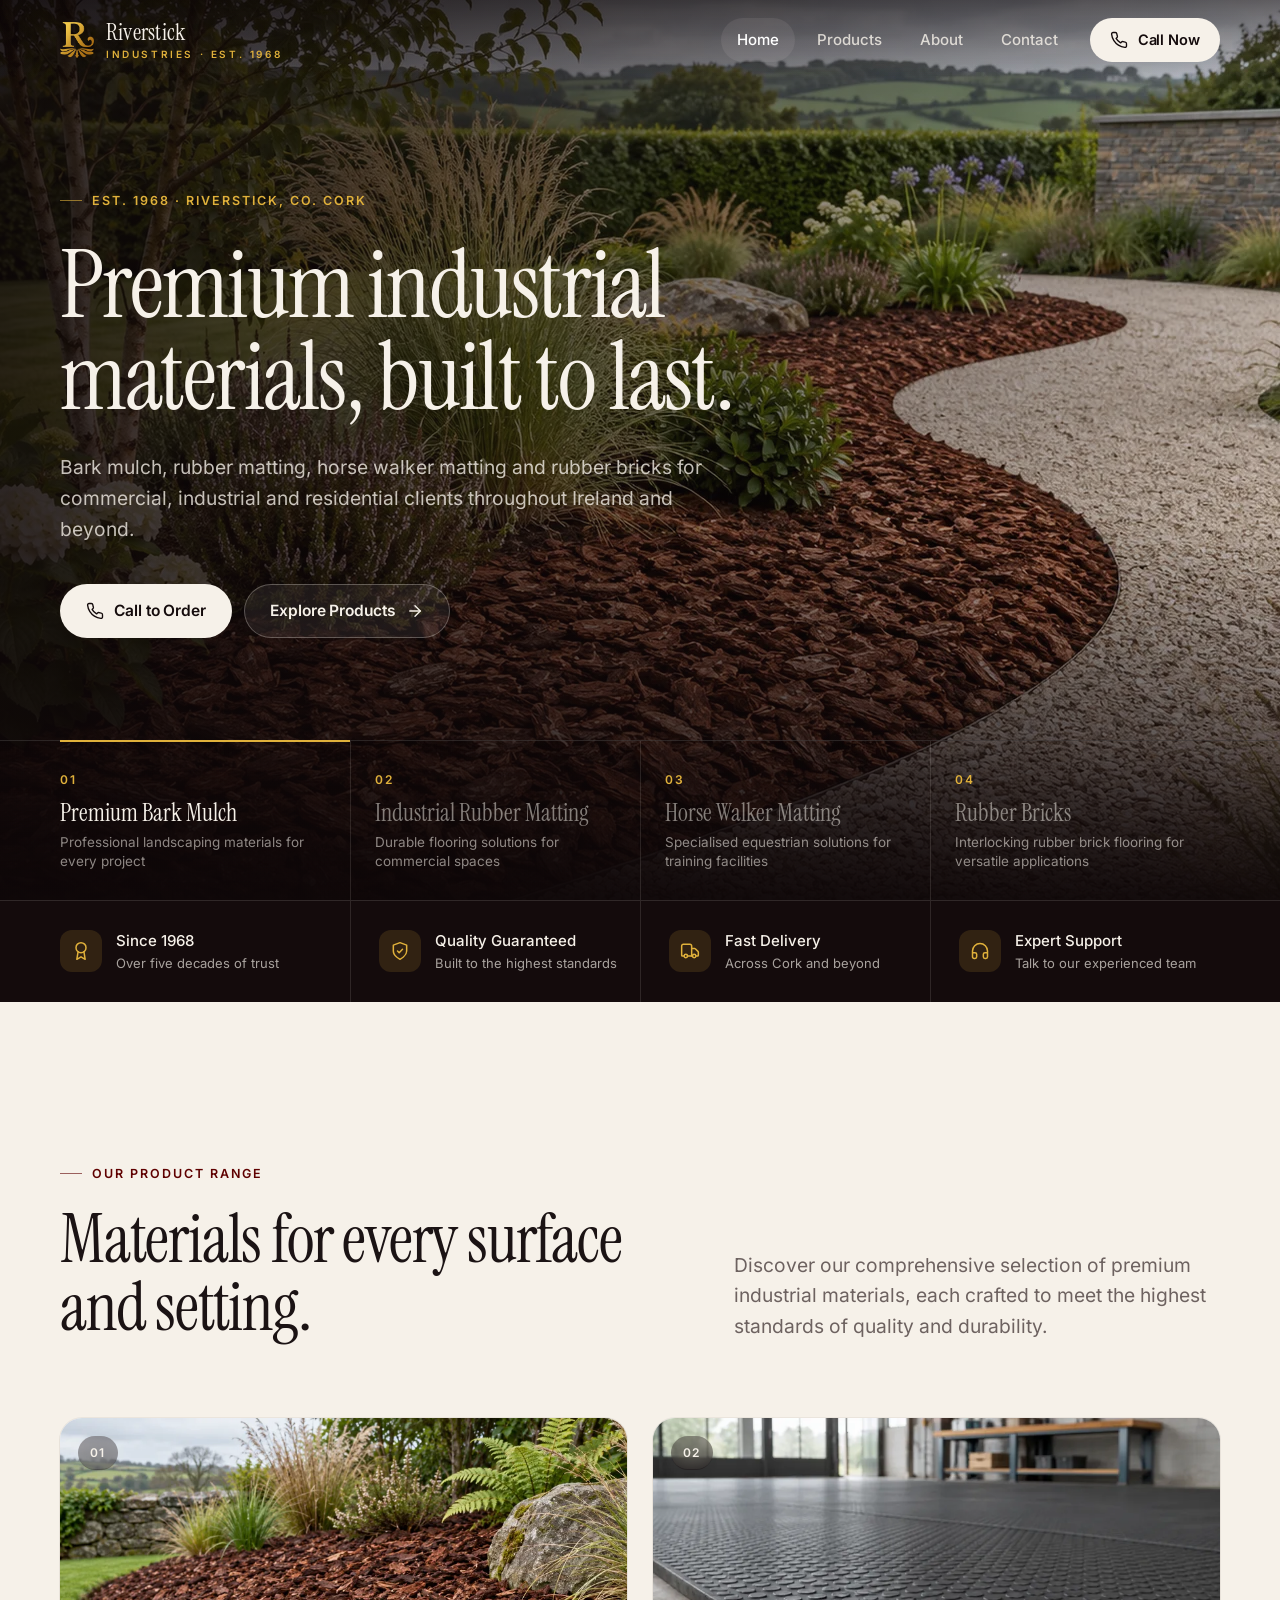
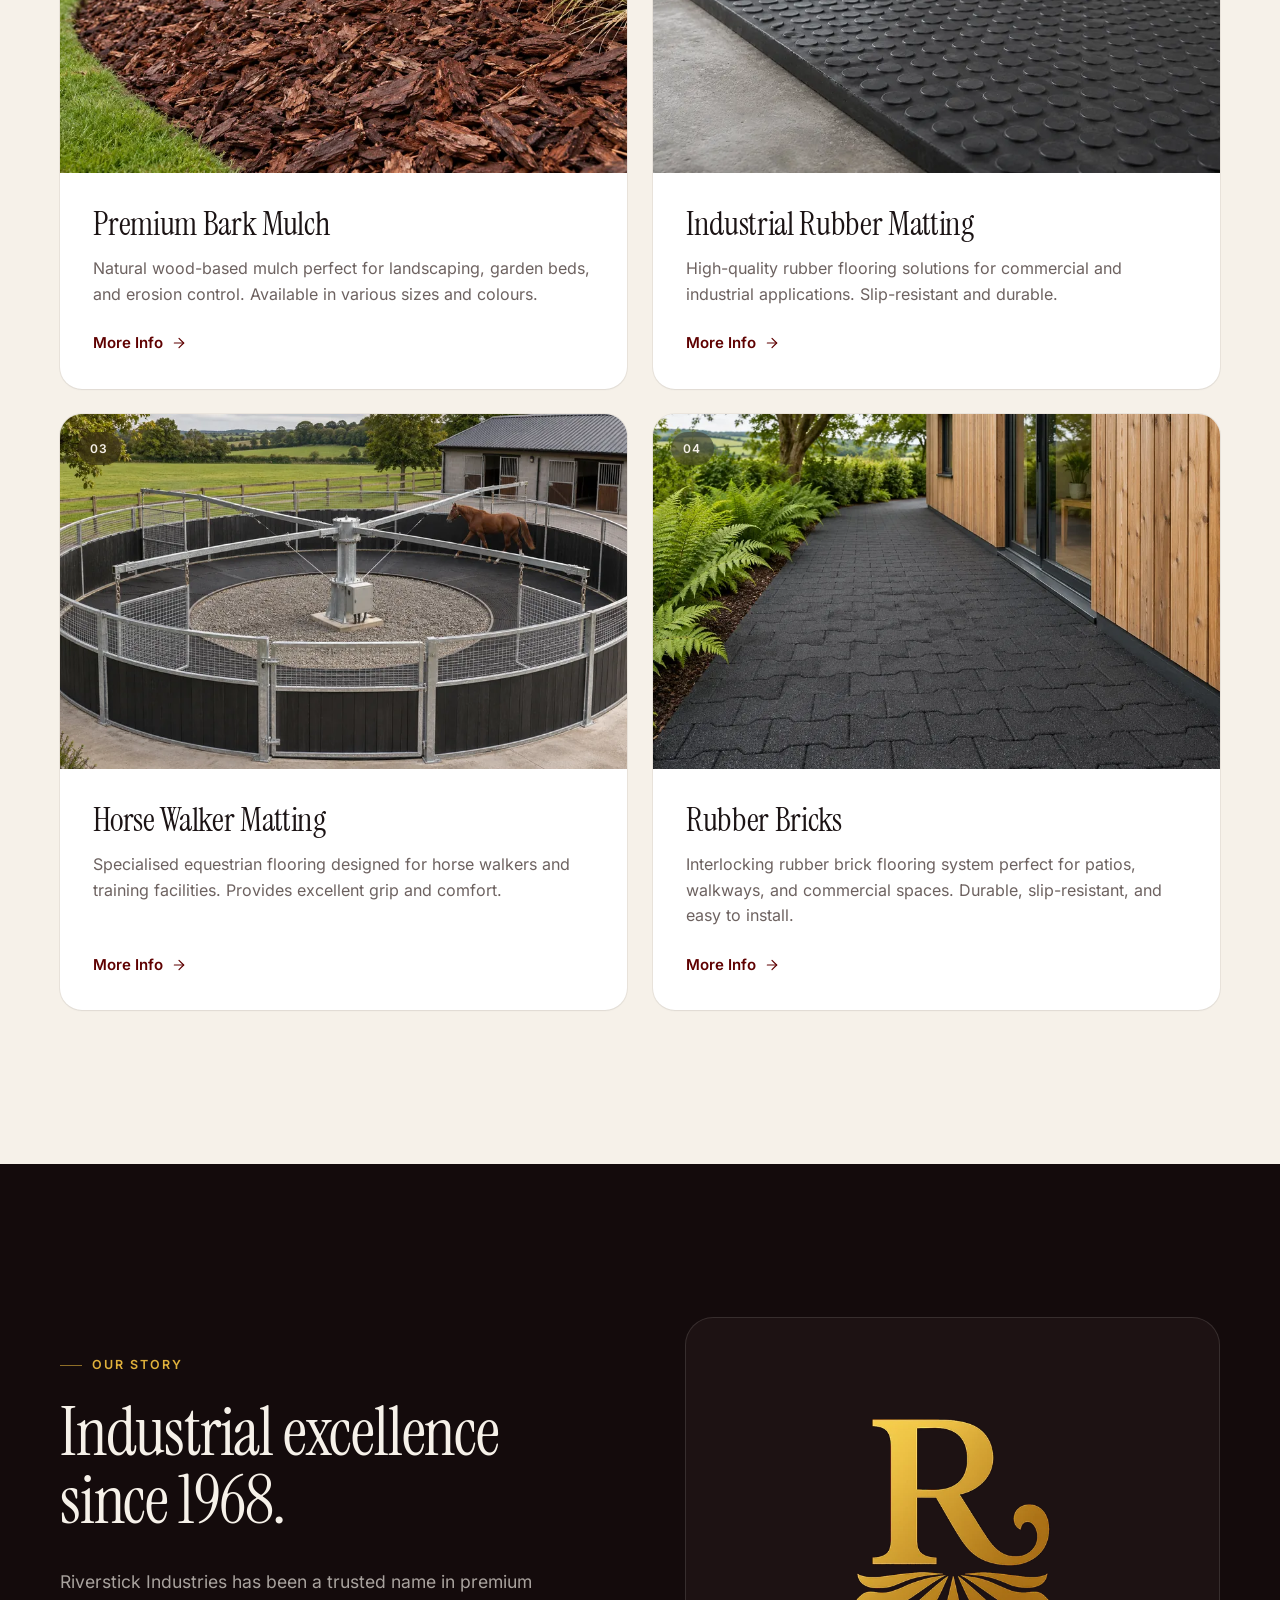
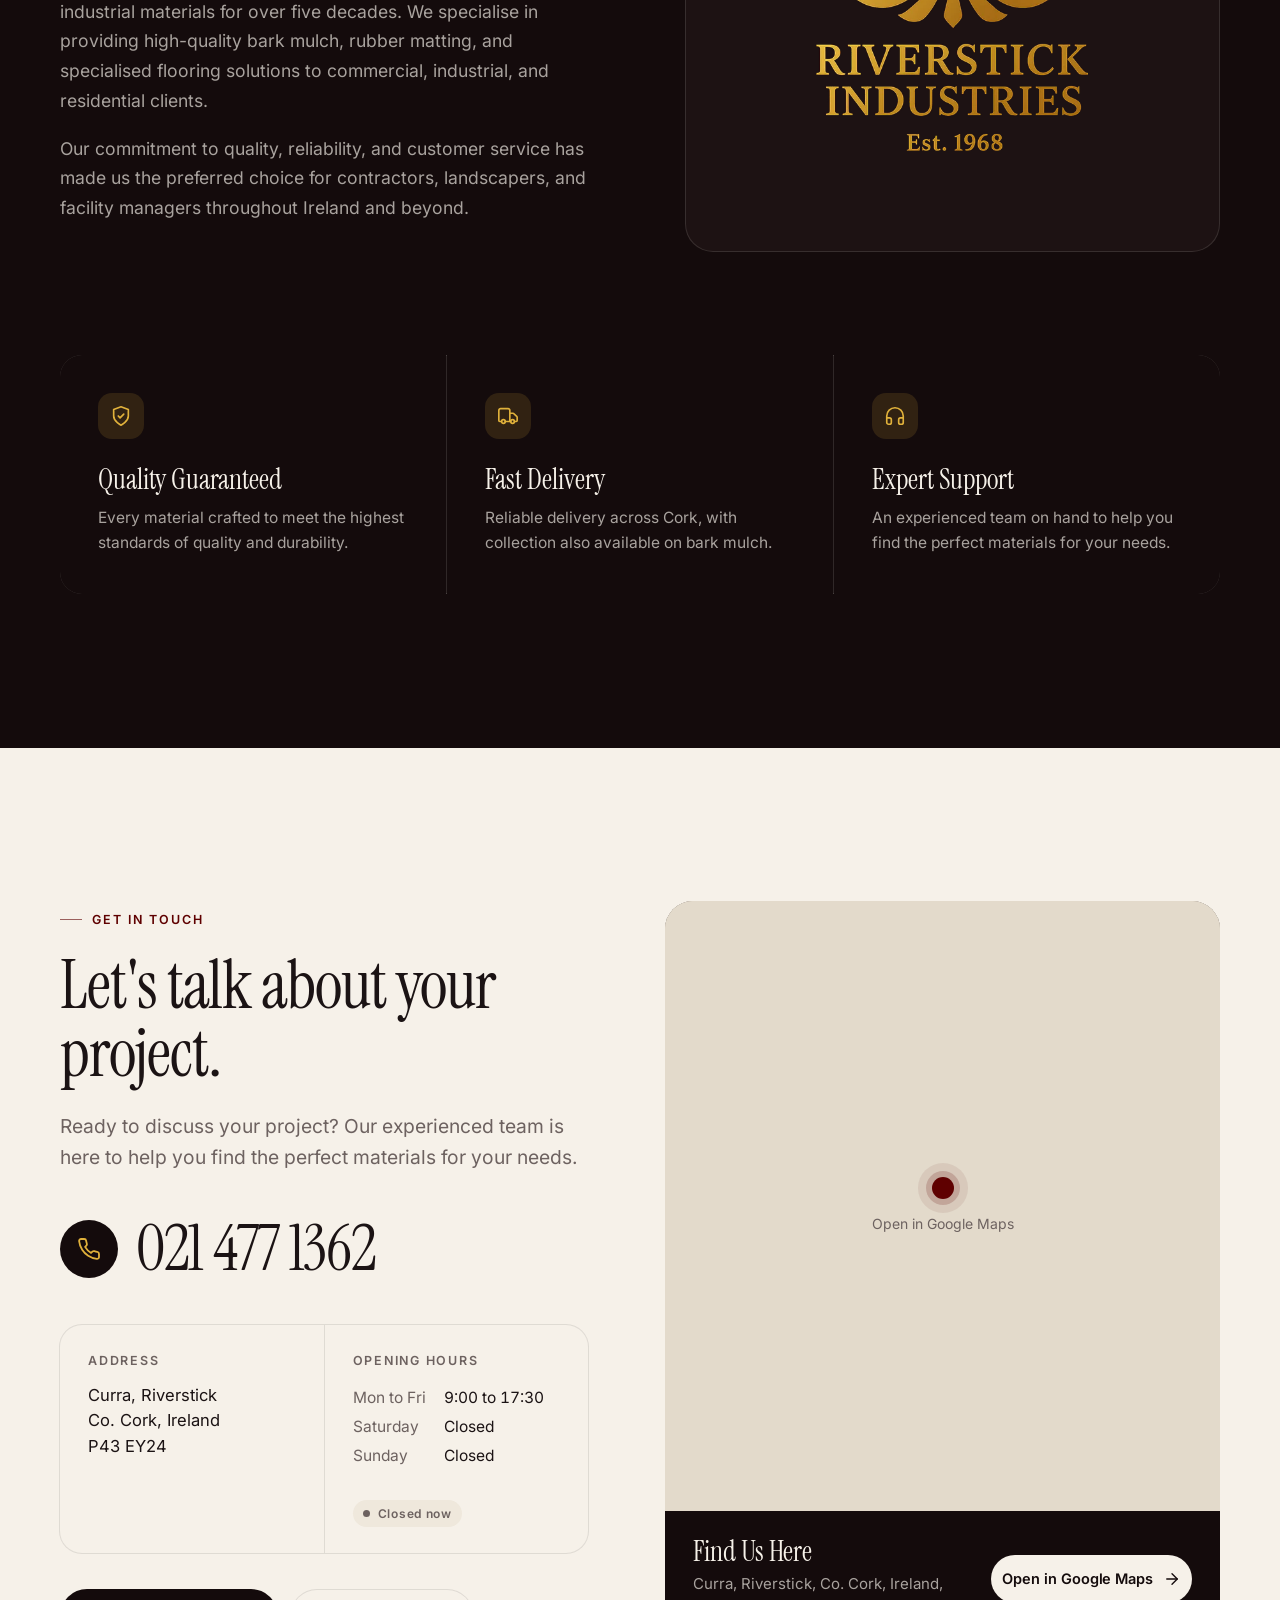
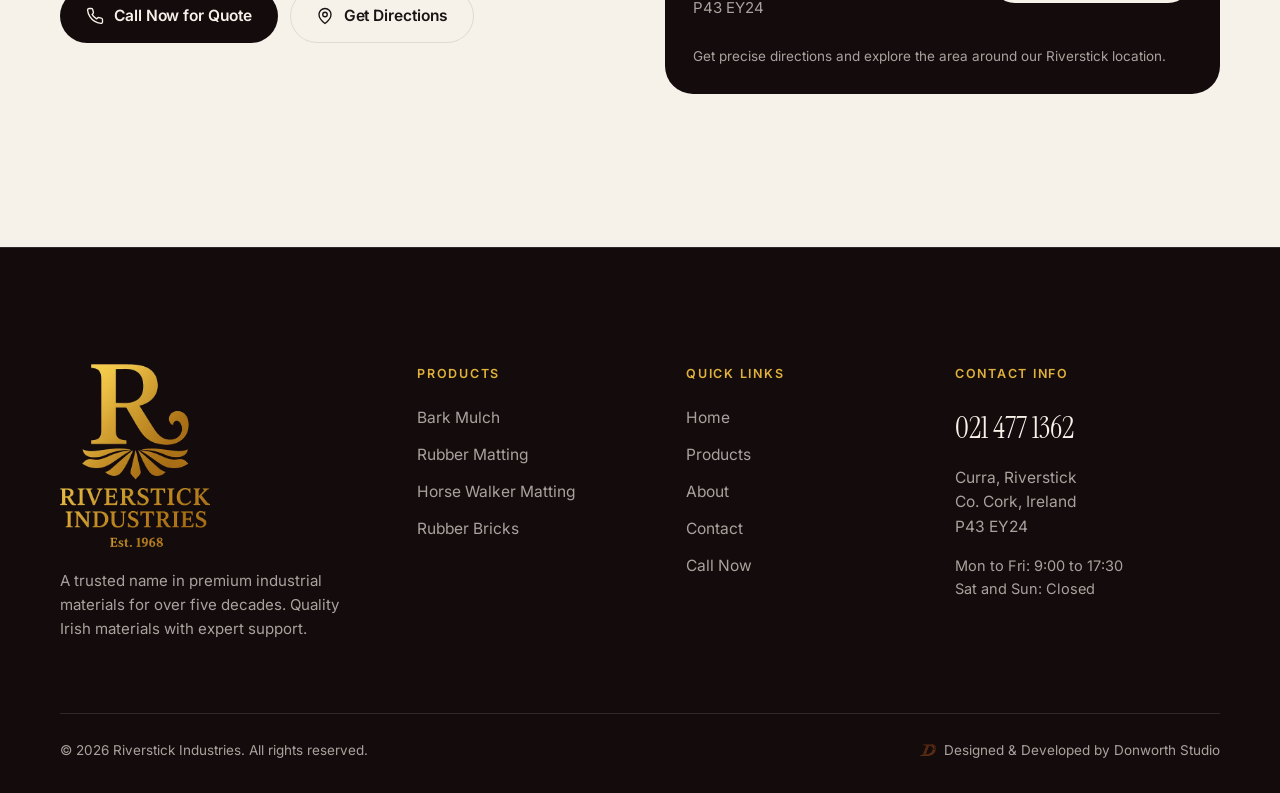
==== commit 45a52839: "Use new product photography; fix logo distortion and map embed - Replace all product imagery with th" ====
--- a/index.html
+++ b/index.html
@@ -20,7 +20,7 @@
 <meta name="twitter:title" content="Riverstick Industries | Premium Industrial Materials | Cork, Ireland">
 <meta name="twitter:description" content="Premium bark mulch, rubber matting, horse walker matting and rubber bricks. Quality Irish industrial materials since 1968, with expert support and fast delivery across Cork.">
 <meta name="twitter:image" content="https://www.riverstickindustries.ie/images/og-image.jpg">
-<link rel="preload" as="image" href="/images/bark-mulch-960.webp" media="(max-width: 960px)" fetchpriority="high"><link rel="preload" as="image" href="/images/bark-mulch-1600.webp" media="(min-width: 961px)" fetchpriority="high">
+<link rel="preload" as="image" href="/images/bark-mulch-hero-960.webp" media="(max-width: 960px)" fetchpriority="high"><link rel="preload" as="image" href="/images/bark-mulch-hero-1600.webp" media="(min-width: 961px)" fetchpriority="high">
 <link rel="preload" href="/fonts/instrument-serif-latin-400-normal.woff2" as="font" type="font/woff2" crossorigin><link rel="preload" href="/fonts/inter-latin-wght-normal.woff2" as="font" type="font/woff2" crossorigin>
 <link rel="stylesheet" href="/css/site.css">
 <script>document.documentElement.classList.add('js')</script>
@@ -56,7 +56,7 @@
 
 <main id="main">
 <section class="hero" data-carousel aria-roledescription="carousel" aria-label="Our products">
-  <div class="hero-slides"><div class="hero-slide is-active"><img src="/images/bark-mulch-1600.webp" srcset="/images/bark-mulch-960.webp 960w, /images/bark-mulch-1600.webp 1600w" sizes="100vw" alt="Premium Bark Mulch" fetchpriority="high" decoding="async"></div><div class="hero-slide"><img src="/images/rubber-matting-1600.webp" srcset="/images/rubber-matting-960.webp 960w, /images/rubber-matting-1600.webp 1600w" sizes="100vw" alt="Industrial Rubber Matting" loading="lazy" decoding="async"></div><div class="hero-slide"><img src="/images/horse-walker-1600.webp" srcset="/images/horse-walker-960.webp 960w, /images/horse-walker-1600.webp 1600w" sizes="100vw" alt="Horse Walker Matting" loading="lazy" decoding="async"></div><div class="hero-slide"><img src="/images/rubber-bricks-1600.webp" srcset="/images/rubber-bricks-960.webp 960w, /images/rubber-bricks-1600.webp 1600w" sizes="100vw" alt="Rubber Bricks" loading="lazy" decoding="async"></div></div>
+  <div class="hero-slides"><div class="hero-slide is-active"><img src="/images/bark-mulch-hero-1600.webp" srcset="/images/bark-mulch-hero-960.webp 960w, /images/bark-mulch-hero-1600.webp 1600w" sizes="100vw" alt="Premium Bark Mulch" fetchpriority="high" decoding="async"></div><div class="hero-slide"><img src="/images/rubber-matting-hero-1600.webp" srcset="/images/rubber-matting-hero-960.webp 960w, /images/rubber-matting-hero-1600.webp 1600w" sizes="100vw" alt="Industrial Rubber Matting" loading="lazy" decoding="async"></div><div class="hero-slide"><img src="/images/horse-walker-hero-1600.webp" srcset="/images/horse-walker-hero-960.webp 960w, /images/horse-walker-hero-1600.webp 1600w" sizes="100vw" alt="Horse Walker Matting" loading="lazy" decoding="async"></div><div class="hero-slide"><img src="/images/rubber-bricks-hero-1600.webp" srcset="/images/rubber-bricks-hero-960.webp 960w, /images/rubber-bricks-hero-1600.webp 1600w" sizes="100vw" alt="Rubber Bricks" loading="lazy" decoding="async"></div></div>
   <div class="hero-body">
     <div class="wrap">
       <div class="hero-copy">
@@ -93,7 +93,7 @@
     </div>
     <div class="products">
     <a class="p-card" href="/bark-mulch" data-reveal style="--d:0.00s">
-      <div class="p-media"><img src="/images/bark-mulch-1600.webp" srcset="/images/bark-mulch-960.webp 960w, /images/bark-mulch-1600.webp 1600w" sizes="(max-width: 900px) 100vw, 50vw" alt="Premium Bark Mulch" loading="lazy" decoding="async"><span class="tag">01</span></div>
+      <div class="p-media"><img src="/images/bark-mulch-card-1600.webp" srcset="/images/bark-mulch-card-960.webp 960w, /images/bark-mulch-card-1600.webp 1600w" sizes="(max-width: 900px) 100vw, 50vw" alt="Premium Bark Mulch" loading="lazy" decoding="async"><span class="tag">01</span></div>
       <div class="p-body">
         <h3 class="h3">Premium Bark Mulch</h3>
         <p>Natural wood-based mulch perfect for landscaping, garden beds, and erosion control. Available in various sizes and colours.</p>
@@ -101,7 +101,7 @@
       </div>
     </a>
     <a class="p-card" href="/rubber-matting" data-reveal style="--d:0.08s">
-      <div class="p-media"><img src="/images/rubber-matting-1600.webp" srcset="/images/rubber-matting-960.webp 960w, /images/rubber-matting-1600.webp 1600w" sizes="(max-width: 900px) 100vw, 50vw" alt="Industrial Rubber Matting" loading="lazy" decoding="async"><span class="tag">02</span></div>
+      <div class="p-media"><img src="/images/rubber-matting-card-1600.webp" srcset="/images/rubber-matting-card-960.webp 960w, /images/rubber-matting-card-1600.webp 1600w" sizes="(max-width: 900px) 100vw, 50vw" alt="Industrial Rubber Matting" loading="lazy" decoding="async"><span class="tag">02</span></div>
       <div class="p-body">
         <h3 class="h3">Industrial Rubber Matting</h3>
         <p>High-quality rubber flooring solutions for commercial and industrial applications. Slip-resistant and durable.</p>
@@ -109,7 +109,7 @@
       </div>
     </a>
     <a class="p-card" href="/horse-walker-matting" data-reveal style="--d:0.00s">
-      <div class="p-media"><img src="/images/horse-walker-1600.webp" srcset="/images/horse-walker-960.webp 960w, /images/horse-walker-1600.webp 1600w" sizes="(max-width: 900px) 100vw, 50vw" alt="Horse Walker Matting" loading="lazy" decoding="async"><span class="tag">03</span></div>
+      <div class="p-media"><img src="/images/horse-walker-card-1600.webp" srcset="/images/horse-walker-card-960.webp 960w, /images/horse-walker-card-1600.webp 1600w" sizes="(max-width: 900px) 100vw, 50vw" alt="Horse Walker Matting" loading="lazy" decoding="async"><span class="tag">03</span></div>
       <div class="p-body">
         <h3 class="h3">Horse Walker Matting</h3>
         <p>Specialised equestrian flooring designed for horse walkers and training facilities. Provides excellent grip and comfort.</p>
@@ -117,7 +117,7 @@
       </div>
     </a>
     <a class="p-card" href="/rubber-bricks" data-reveal style="--d:0.08s">
-      <div class="p-media"><img src="/images/rubber-bricks-1600.webp" srcset="/images/rubber-bricks-960.webp 960w, /images/rubber-bricks-1600.webp 1600w" sizes="(max-width: 900px) 100vw, 50vw" alt="Rubber Bricks" loading="lazy" decoding="async"><span class="tag">04</span></div>
+      <div class="p-media"><img src="/images/rubber-bricks-card-1600.webp" srcset="/images/rubber-bricks-card-960.webp 960w, /images/rubber-bricks-card-1600.webp 1600w" sizes="(max-width: 900px) 100vw, 50vw" alt="Rubber Bricks" loading="lazy" decoding="async"><span class="tag">04</span></div>
       <div class="p-body">
         <h3 class="h3">Rubber Bricks</h3>
         <p>Interlocking rubber brick flooring system perfect for patios, walkways, and commercial spaces. Durable, slip-resistant, and easy to install.</p>
@@ -139,7 +139,7 @@
         <p>Our commitment to quality, reliability, and customer service has made us the preferred choice for contractors, landscapers, and facility managers throughout Ireland and beyond.</p>
       </div>
       <div class="about-visual" data-reveal style="--d:.12s" aria-hidden="true">
-        <img src="/images/logo-full.webp" width="347" height="520" alt="" loading="lazy">
+        <img src="/images/logo-full.webp" width="426" height="520" alt="" loading="lazy">
       </div>
     </div>
     <div class="pillars">
@@ -179,8 +179,8 @@
     </div>
     <div class="map-card" data-reveal style="--d:.12s">
       <div class="map-frame">
-        <div class="map-fallback" aria-hidden="true"><span class="pin"></span><span>Curra, Riverstick, Co. Cork</span></div>
-        <iframe title="Map showing Riverstick Industries, Curra, Riverstick, Co. Cork" src="https://maps.google.com/maps?q=Curra%2C%20Riverstick%2C%20Co.%20Cork%2C%20P43%20EY24&z=12&output=embed" loading="lazy" referrerpolicy="no-referrer-when-downgrade"></iframe>
+        <a class="map-fallback" href="https://www.google.com/maps/search/?api=1&query=Curra,+Riverstick,+Co.+Cork,+Ireland+P43+EY24" target="_blank" rel="noopener noreferrer" tabindex="-1" aria-hidden="true"><span class="pin"></span><span>Open in Google Maps</span></a>
+        <iframe title="Map showing Riverstick Industries, Curra, Riverstick, Co. Cork" src="https://www.google.com/maps?q=Curra%2C%20Riverstick%2C%20Co.%20Cork%2C%20P43%20EY24&z=12&output=embed" loading="lazy" referrerpolicy="no-referrer-when-downgrade"></iframe>
       </div>
       <div class="map-meta">
         <div>
@@ -198,7 +198,7 @@
   <div class="wrap">
     <div class="footer-top">
       <div class="footer-brand">
-        <img src="/images/logo-full.webp" width="150" height="227" alt="Riverstick Industries, established 1968" loading="lazy">
+        <img src="/images/logo-full.webp" width="150" height="183" alt="Riverstick Industries, established 1968" loading="lazy">
         <p>A trusted name in premium industrial materials for over five decades. Quality Irish materials with expert support.</p>
       </div>
       <div>
--- a/css/site.css
+++ b/css/site.css
@@ -429,9 +429,8 @@
 
 /* A lone detail card spreads its list across two columns */
 @media (min-width: 900px) {
-  .detail:only-child ul { columns: 2; column-gap: 56px; }
-  .detail:only-child li { break-inside: avoid; }
-  .detail:only-child li:nth-child(2) { border-top: 0; }
+  .detail:only-child ul { display: grid; grid-template-columns: repeat(4, 1fr); gap: 0 32px; }
+  .detail:only-child li { border-top: 0; padding: 4px 0; }
 }
 
 /* Restraint pass: no outlined numerals, no giant wordmark, no pulsing, gentler motion */
@@ -448,3 +447,22 @@
 .phone-big:hover .ic { transform: none; }
 .map-card { box-shadow: none; }
 .p-media .tag { background: rgba(20,11,12,.35); }
+
+/* Product photography */
+.gallery { display: grid; grid-template-columns: 1.4fr 1fr; gap: clamp(12px, 1.6vw, 20px); margin-top: clamp(56px, 7vw, 96px); }
+.gallery figure { margin: 0; border-radius: var(--radius); overflow: hidden; background: var(--stone); aspect-ratio: 16 / 10; }
+.gallery figure:last-child { aspect-ratio: auto; }
+.gallery img { width: 100%; height: 100%; object-fit: cover; }
+.about-visual img { width: auto; height: 62%; aspect-ratio: 426 / 520; object-fit: contain; }
+.footer-brand img { height: auto; aspect-ratio: 426 / 520; }
+@media (max-width: 900px) {
+  .gallery { grid-template-columns: 1fr; }
+  .gallery figure:last-child { aspect-ratio: 16 / 10; }
+}
+
+/* Kicker: plain, not gold italic */
+.p-hero .kicker { font-style: normal; color: rgba(246,241,233,.86); }
+/* Quiet map placeholder while the embed loads */
+.map-fallback { background: var(--stone) !important; gap: 14px !important; }
+
+.fab { background: var(--ink); color: var(--paper); box-shadow: 0 8px 24px -8px rgba(0,0,0,.45), 0 0 0 1px rgba(246,241,233,.12); }
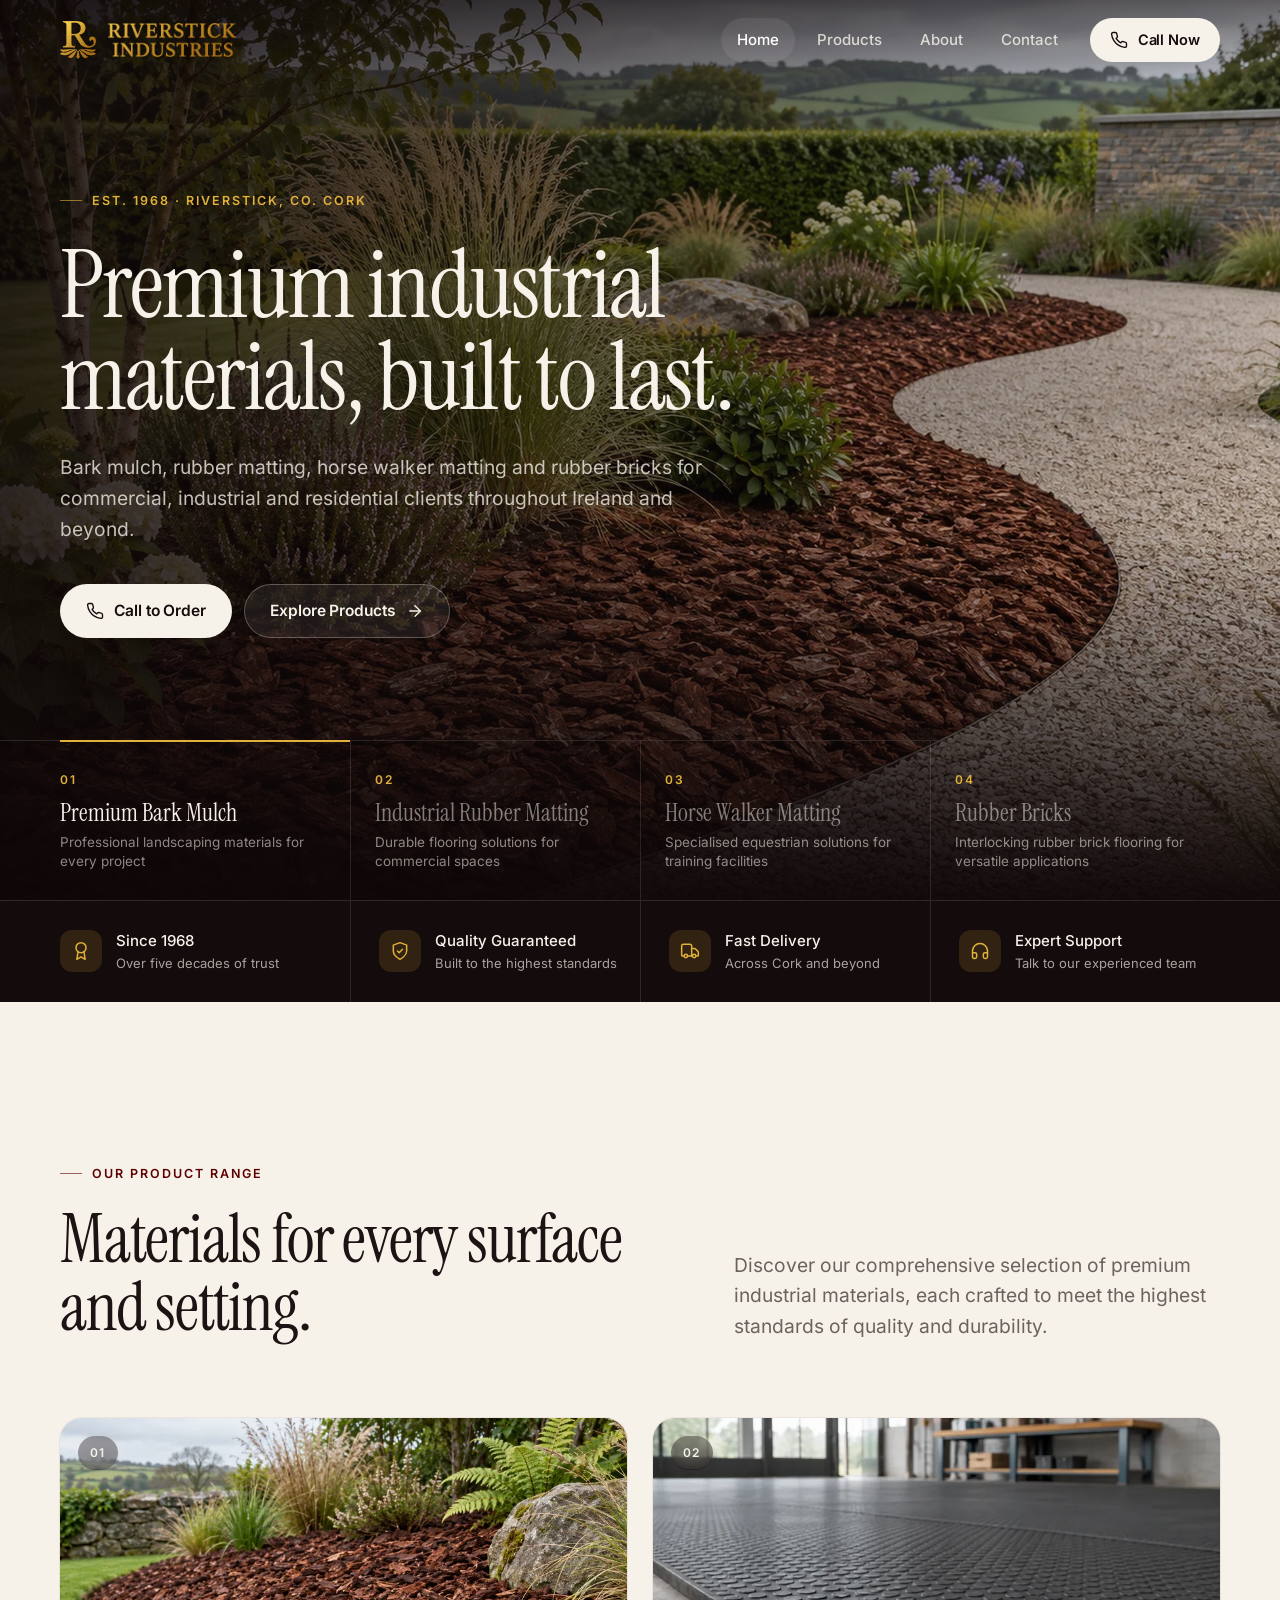
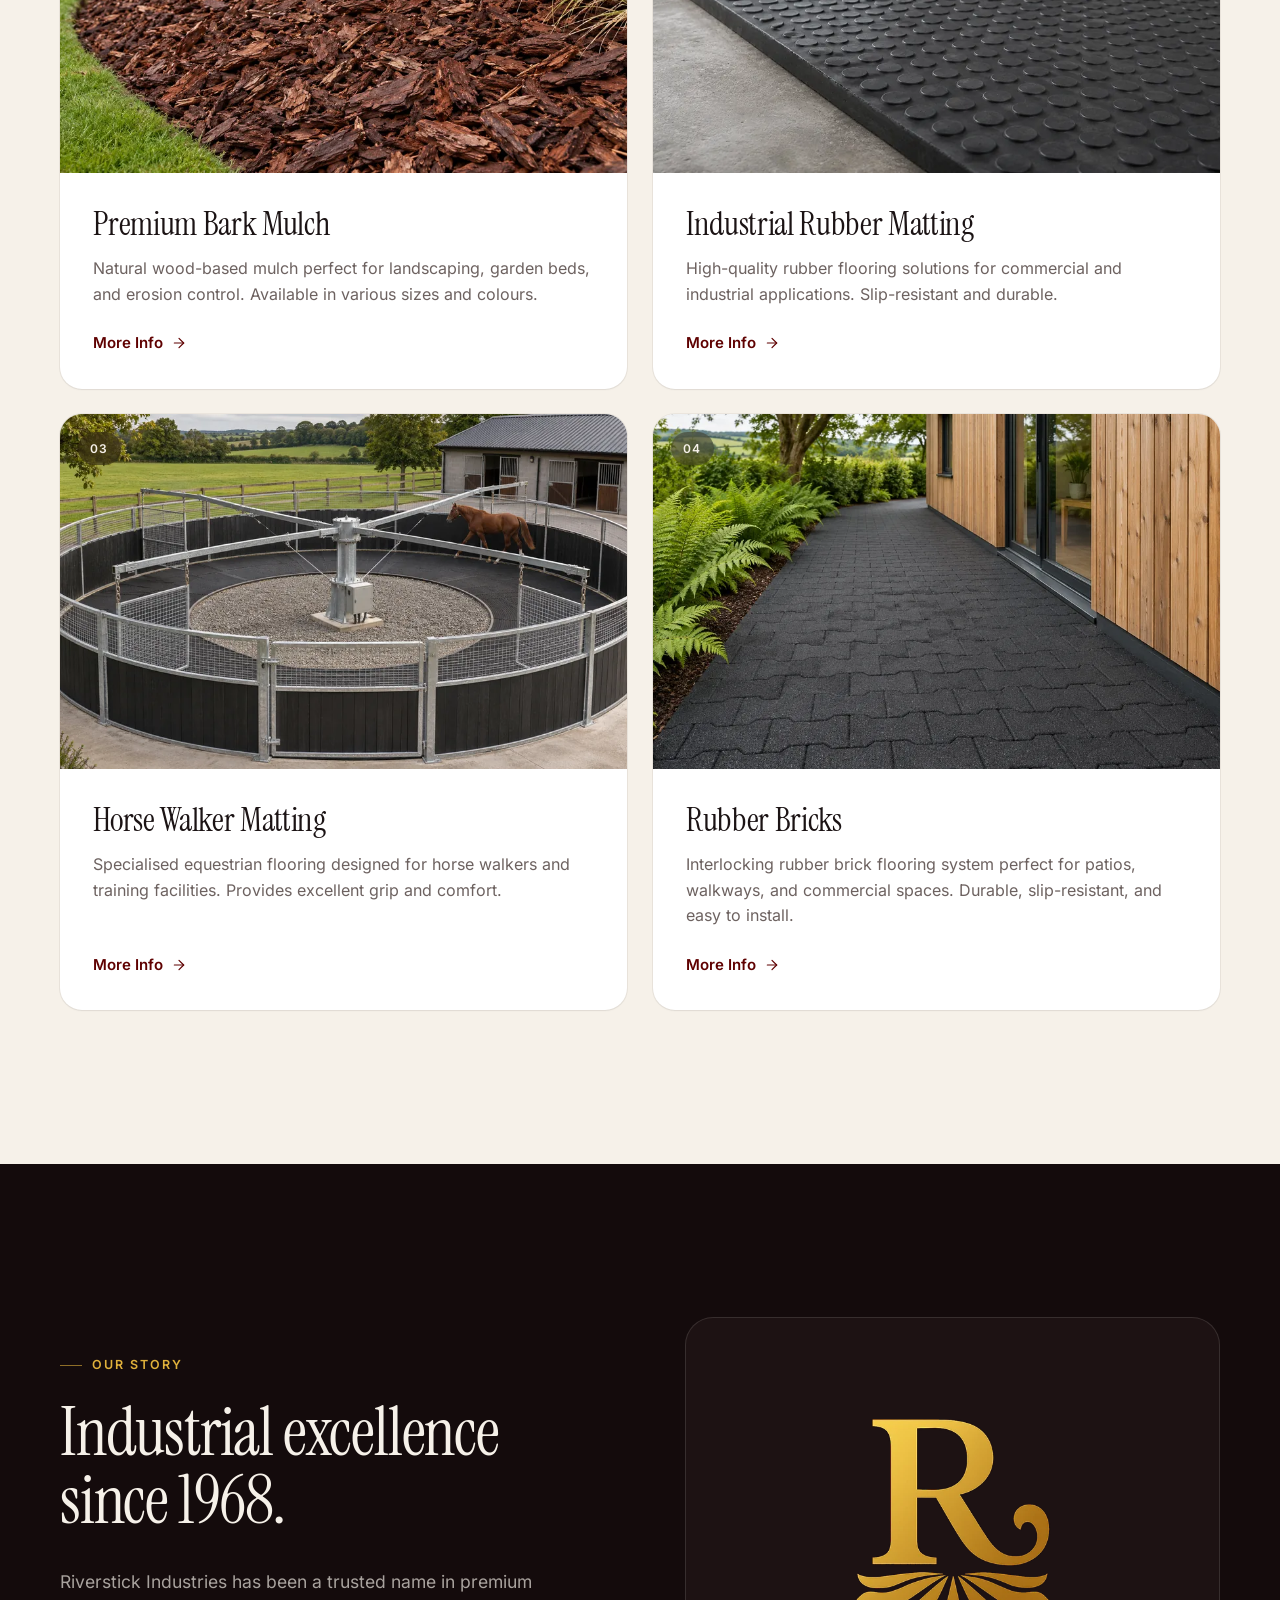
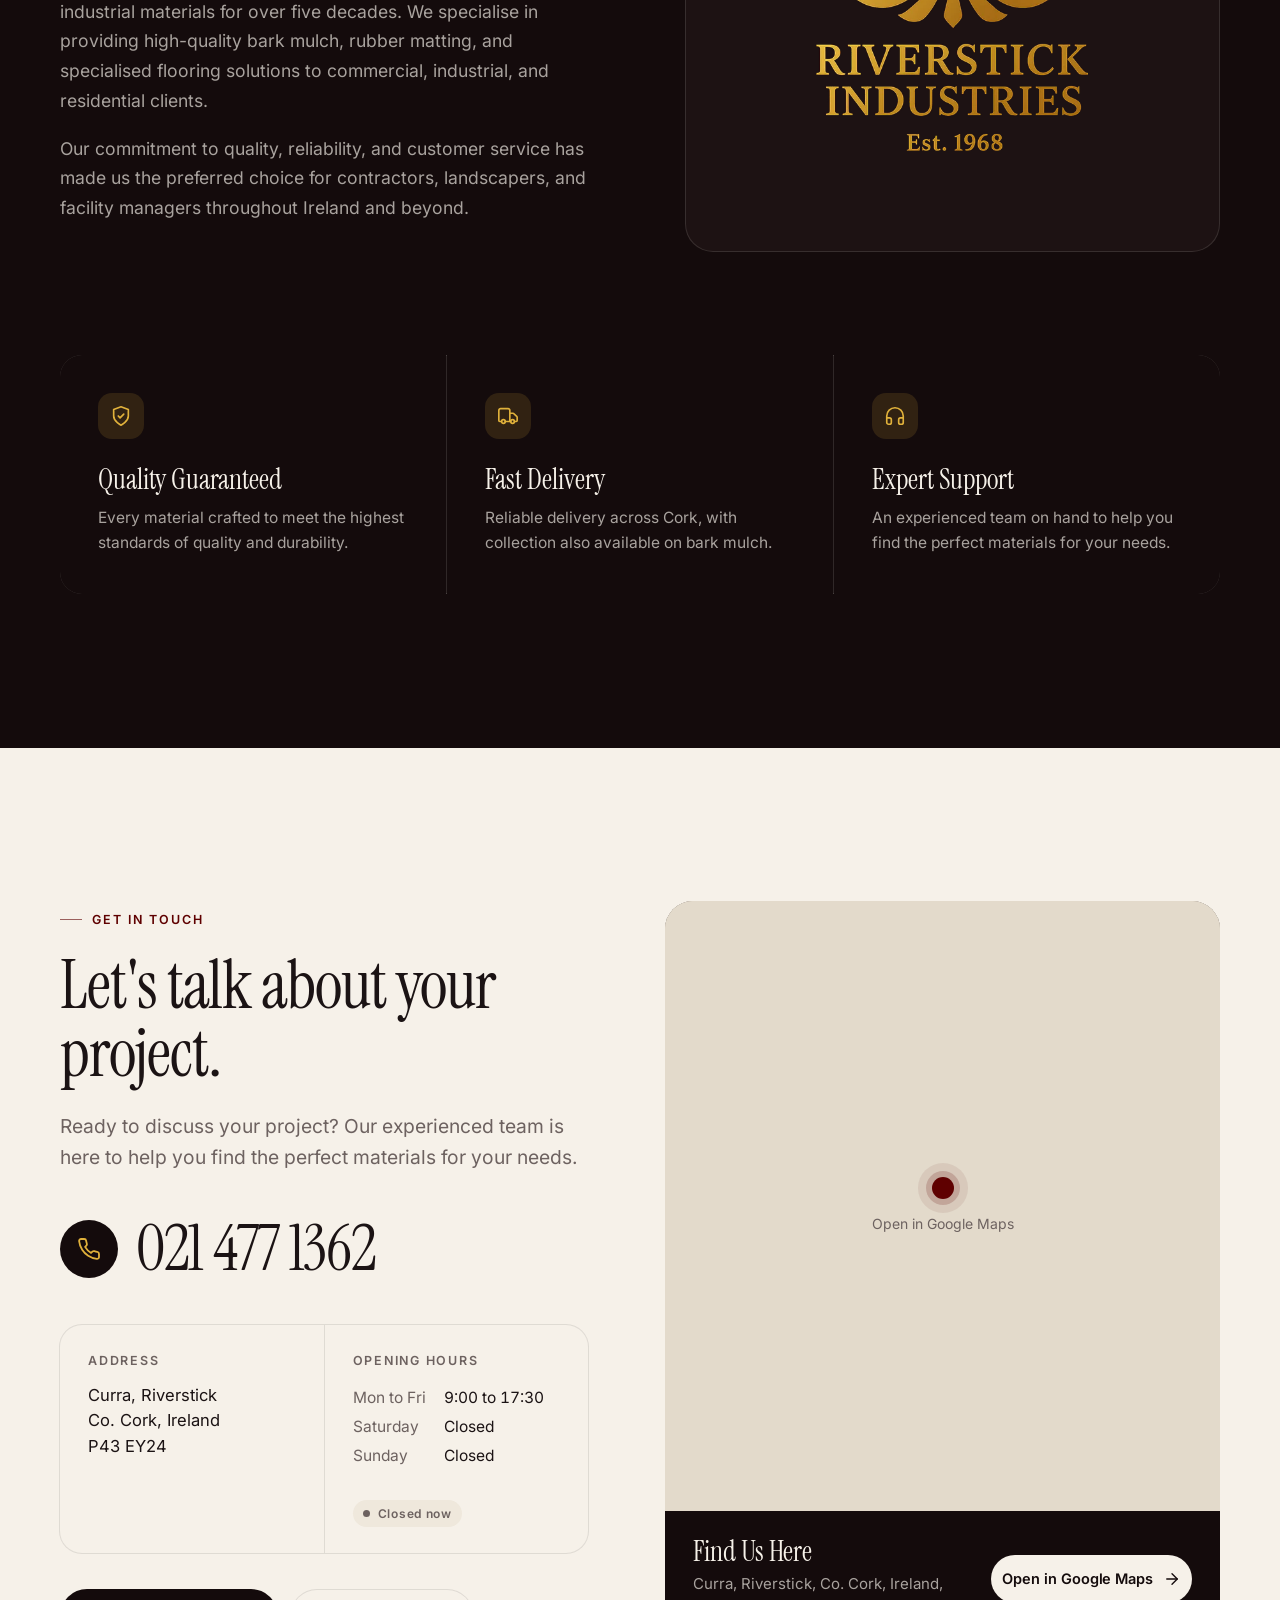
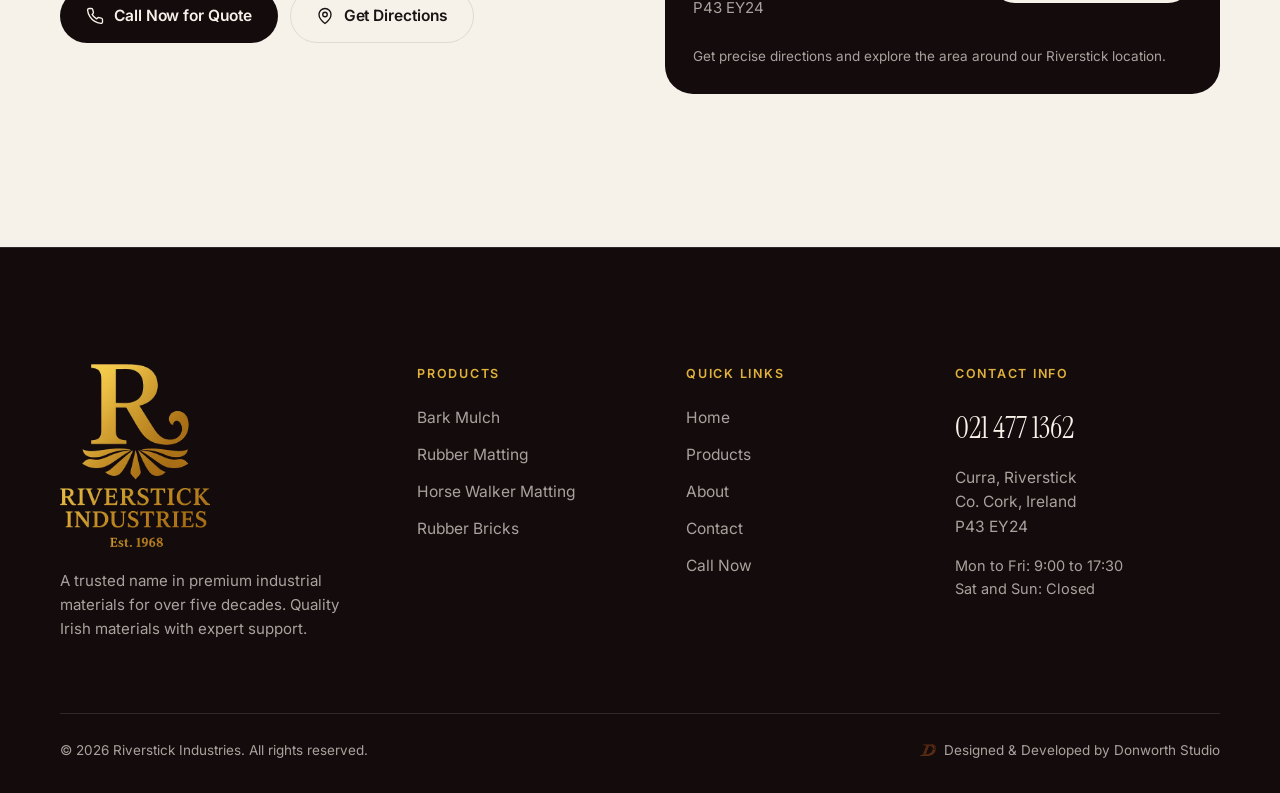
==== commit 6957f544: "Header: use the logo's own lettering beside the mark Cut the RIVERSTICK INDUSTRIES lettering from th" ====
--- a/index.html
+++ b/index.html
@@ -30,8 +30,8 @@
 <header class="header">
   <div class="wrap header-inner">
     <a class="brand" href="/" aria-label="Riverstick Industries home">
-      <img src="/images/logo-mark.webp" width="34" height="37" alt="">
-      <span class="brand-name"><b>Riverstick</b><small>Industries · Est. 1968</small></span>
+      <img class="brand-mark" src="/images/logo-mark.webp" width="36" height="39" alt="">
+      <img class="brand-word" src="/images/logo-wordmark.webp" width="128" height="34" alt="Riverstick Industries">
     </a>
     <nav class="nav" aria-label="Main navigation">
       <a href="/" aria-current="page">Home</a>
--- a/css/site.css
+++ b/css/site.css
@@ -129,7 +129,10 @@
 .header-inner { position: relative; display: flex; align-items: center; justify-content: space-between; height: 80px; transition: height .4s var(--ease); }
 .header.is-solid .header-inner { height: 68px; }
 .brand { display: flex; align-items: center; gap: 12px; }
-.brand img { width: 34px; height: auto; filter: drop-shadow(0 2px 6px rgba(0,0,0,.35)); }
+.brand img { height: auto; filter: drop-shadow(0 2px 6px rgba(0,0,0,.35)); }
+.brand .brand-mark { width: 36px; }
+.brand .brand-word { width: 128px; }
+@media (max-width: 640px) { .brand .brand-mark { width: 32px; } .brand .brand-word { width: 112px; } }
 .brand-name { display: flex; flex-direction: column; line-height: 1; }
 .brand-name b { font-family: var(--serif); font-weight: 400; font-size: 23px; letter-spacing: .01em; }
 .brand-name small { font-size: 10px; letter-spacing: .26em; text-transform: uppercase; color: var(--gold-2); margin-top: 5px; font-weight: 600; }
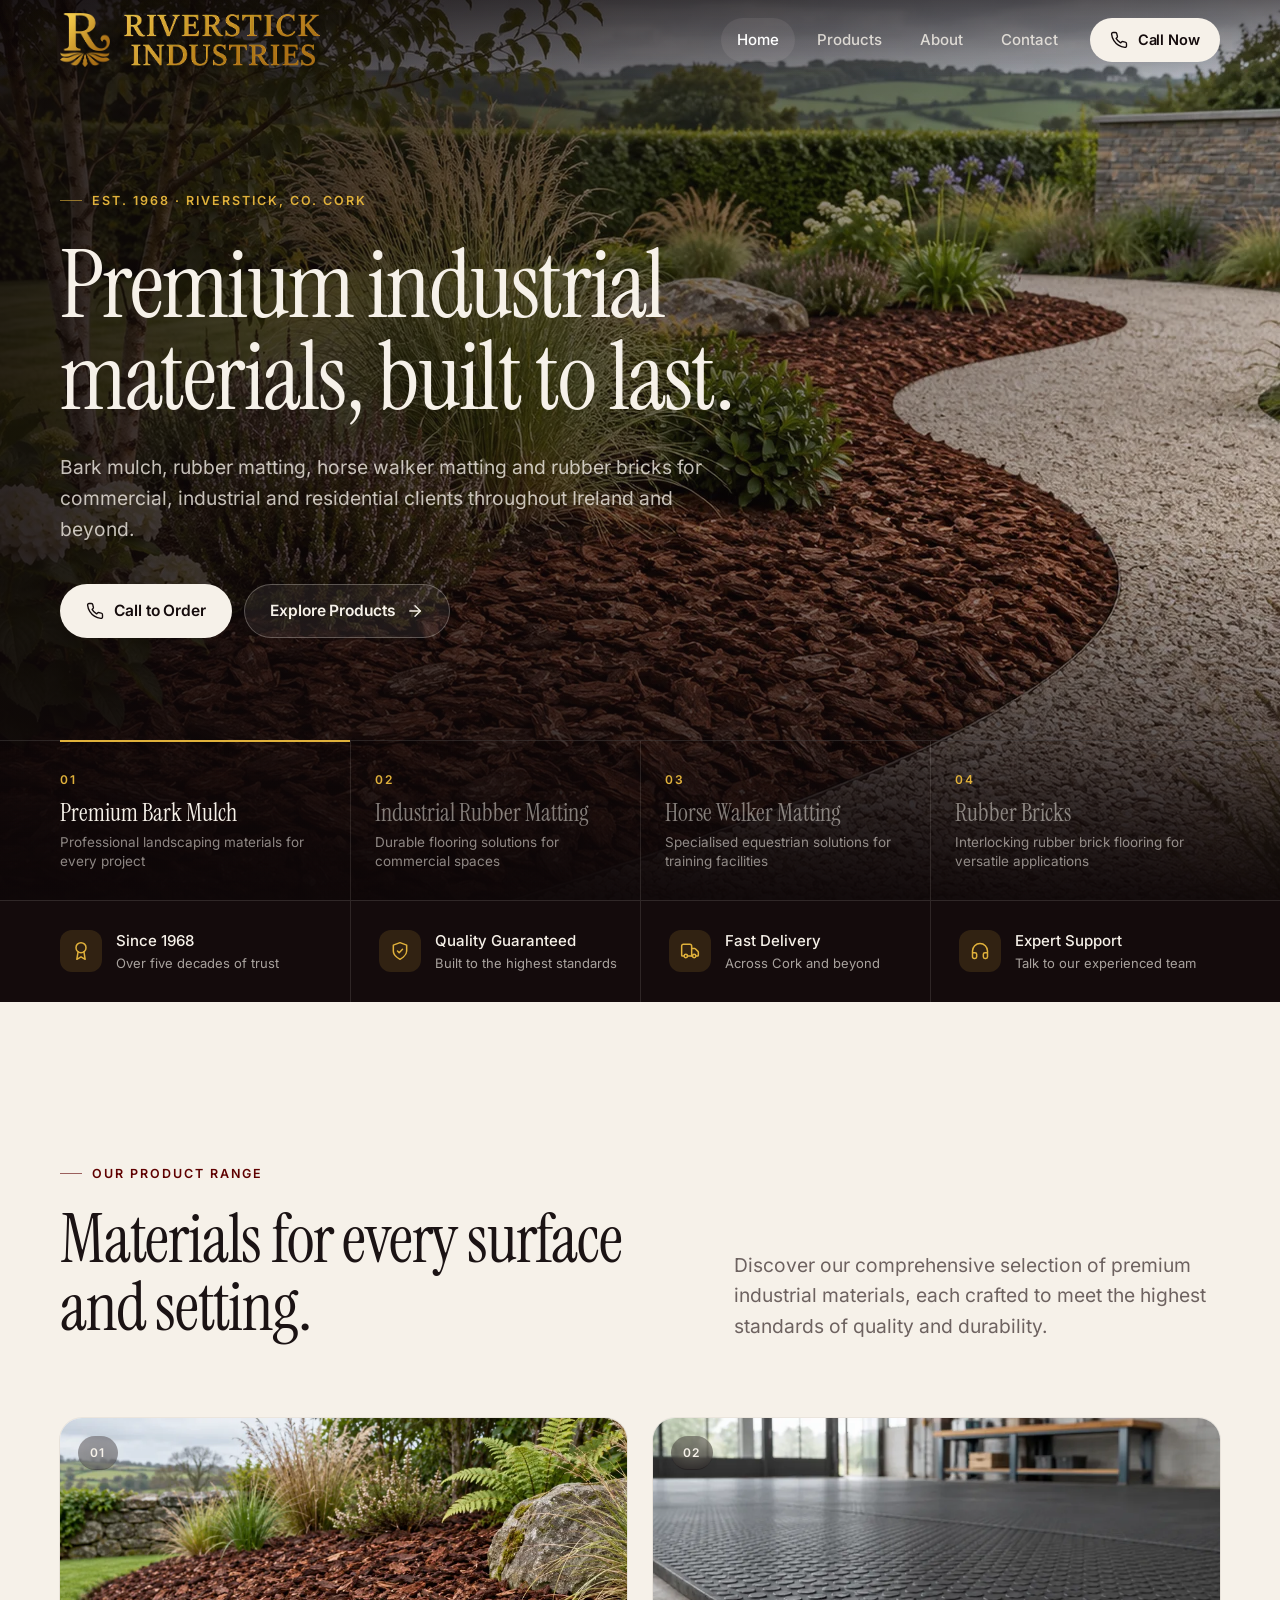
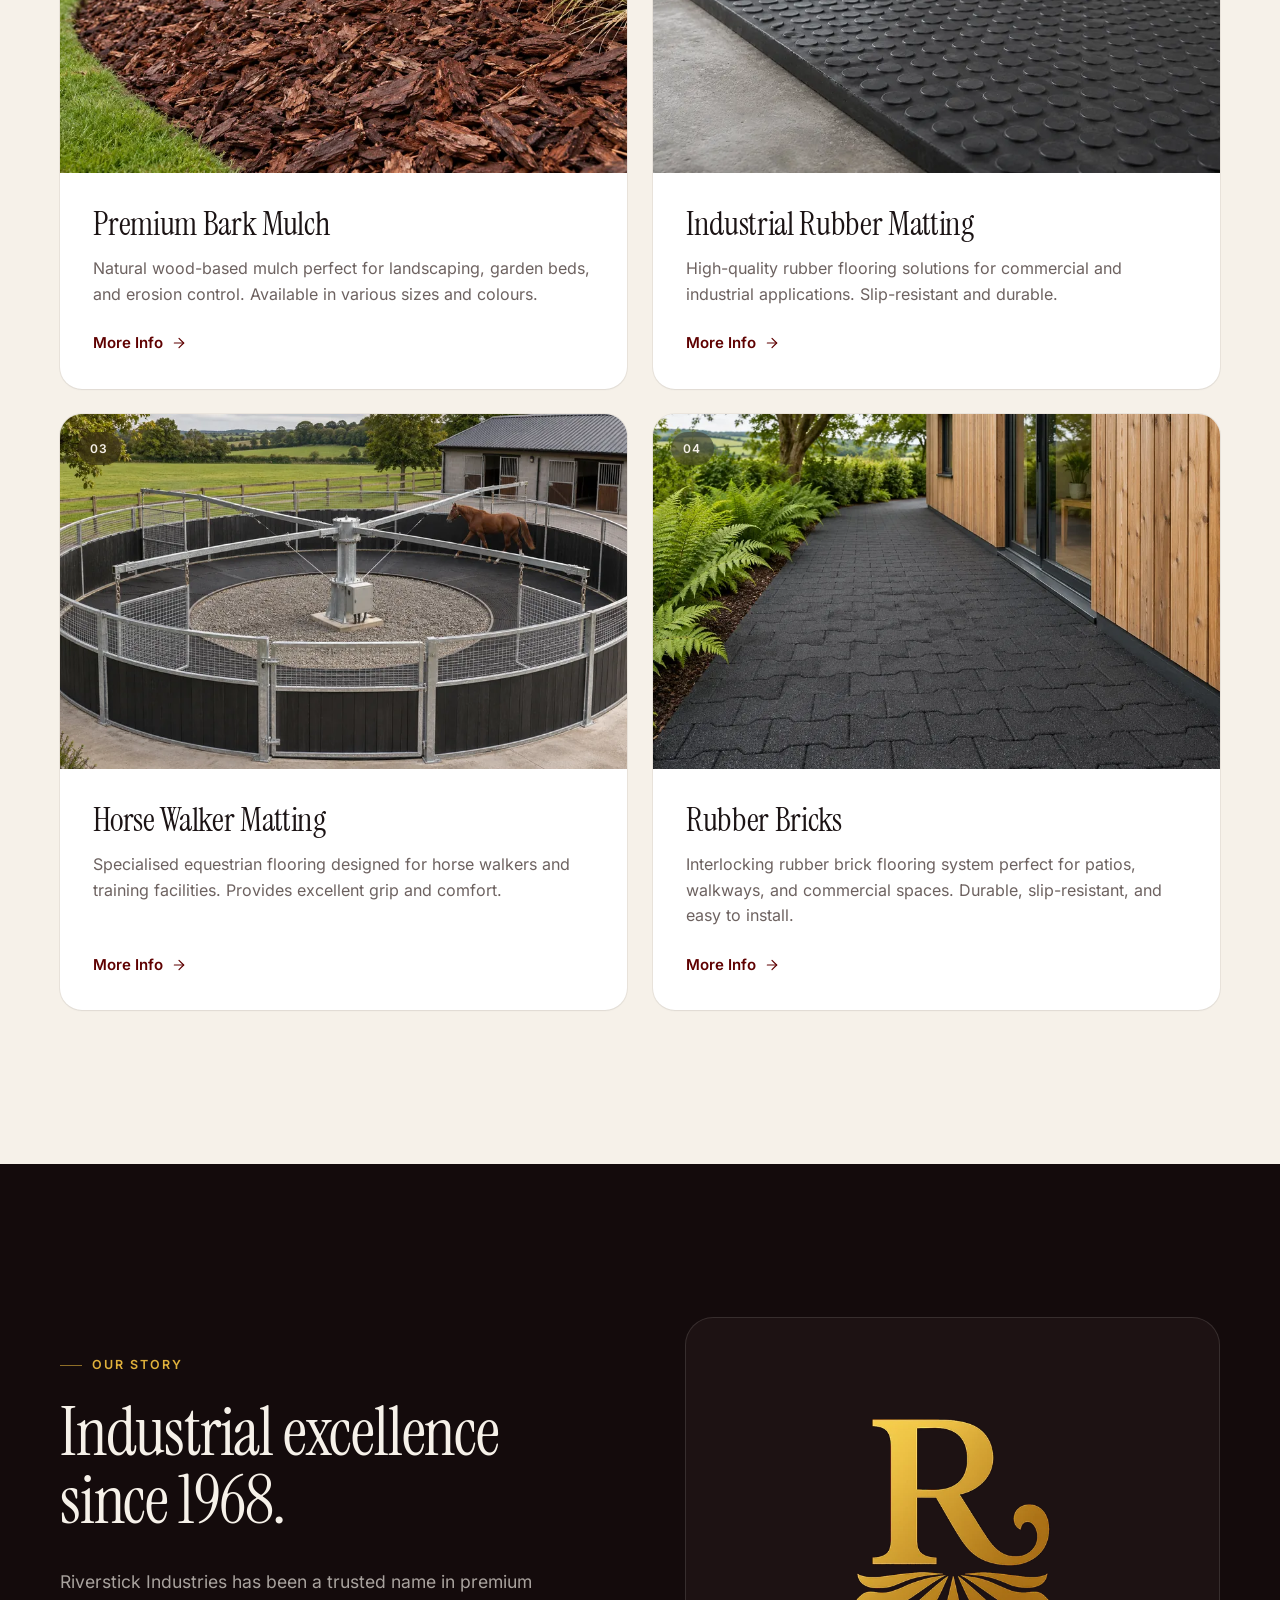
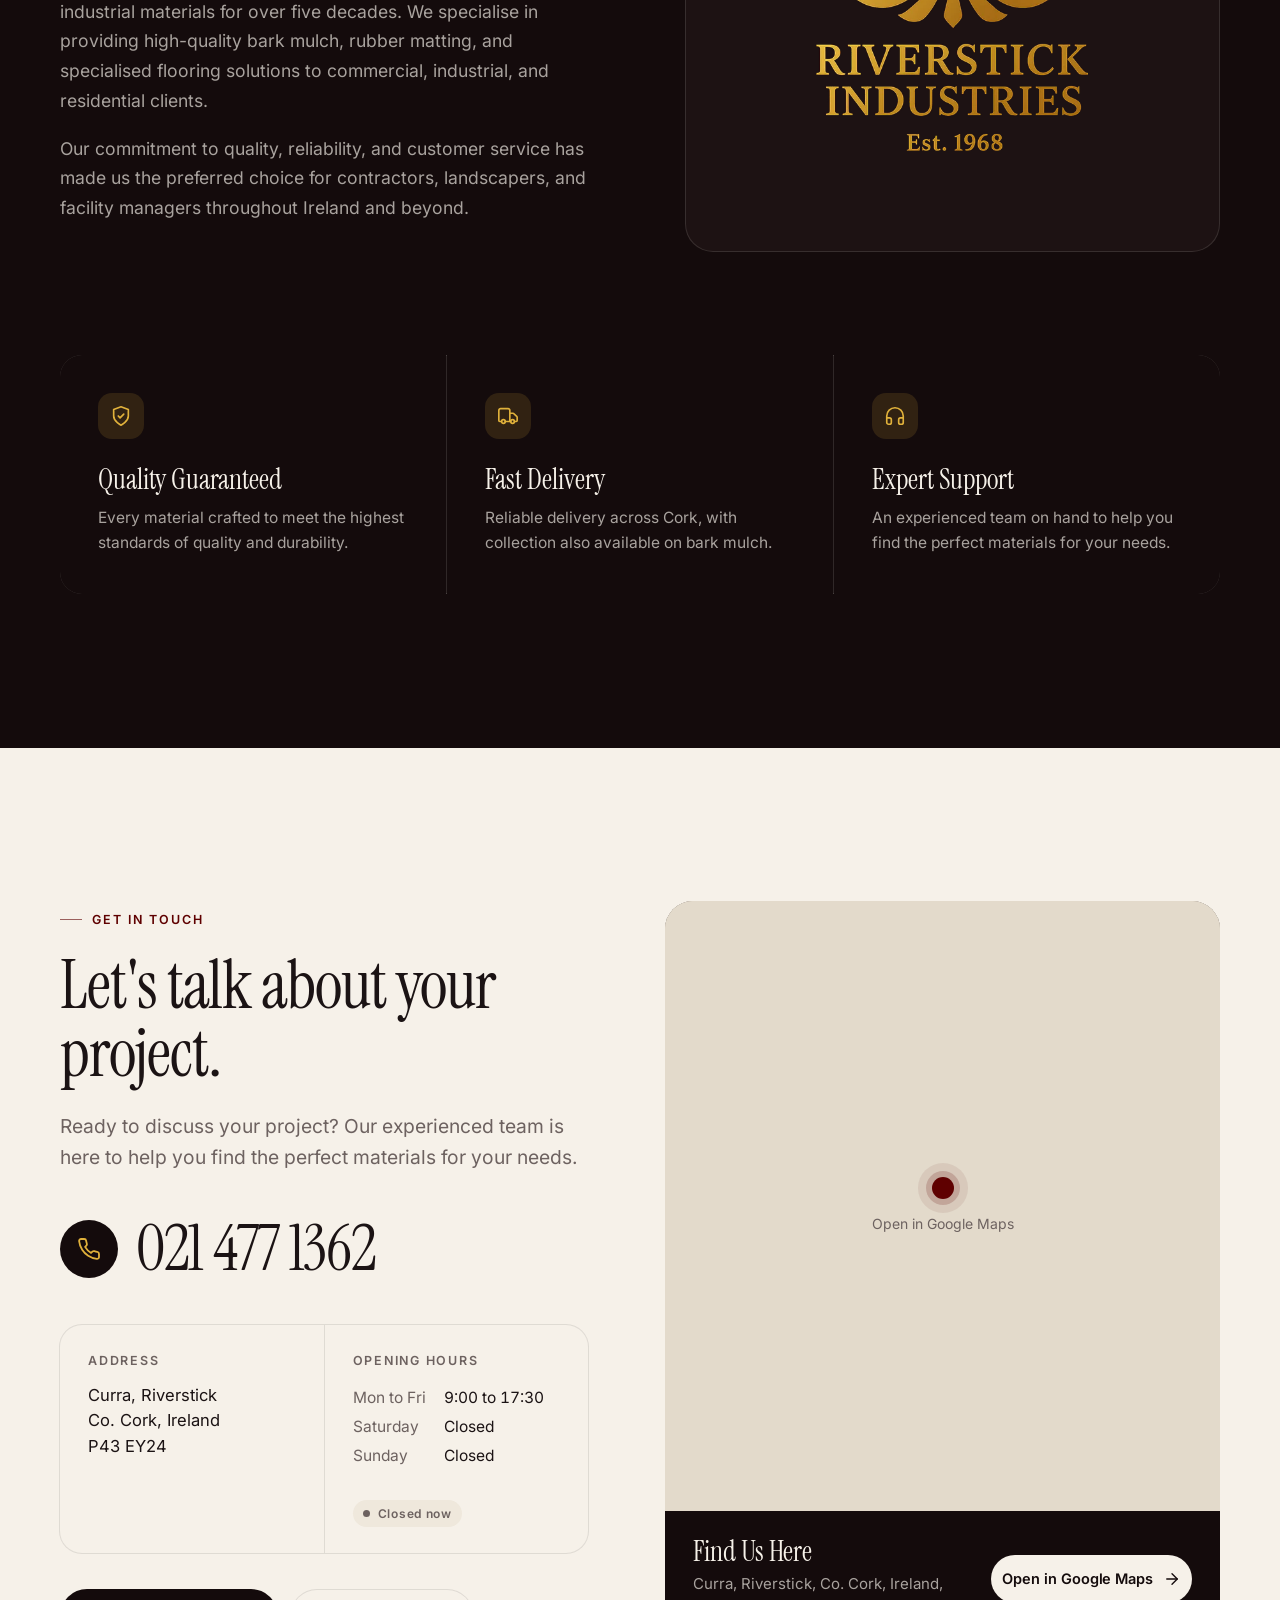
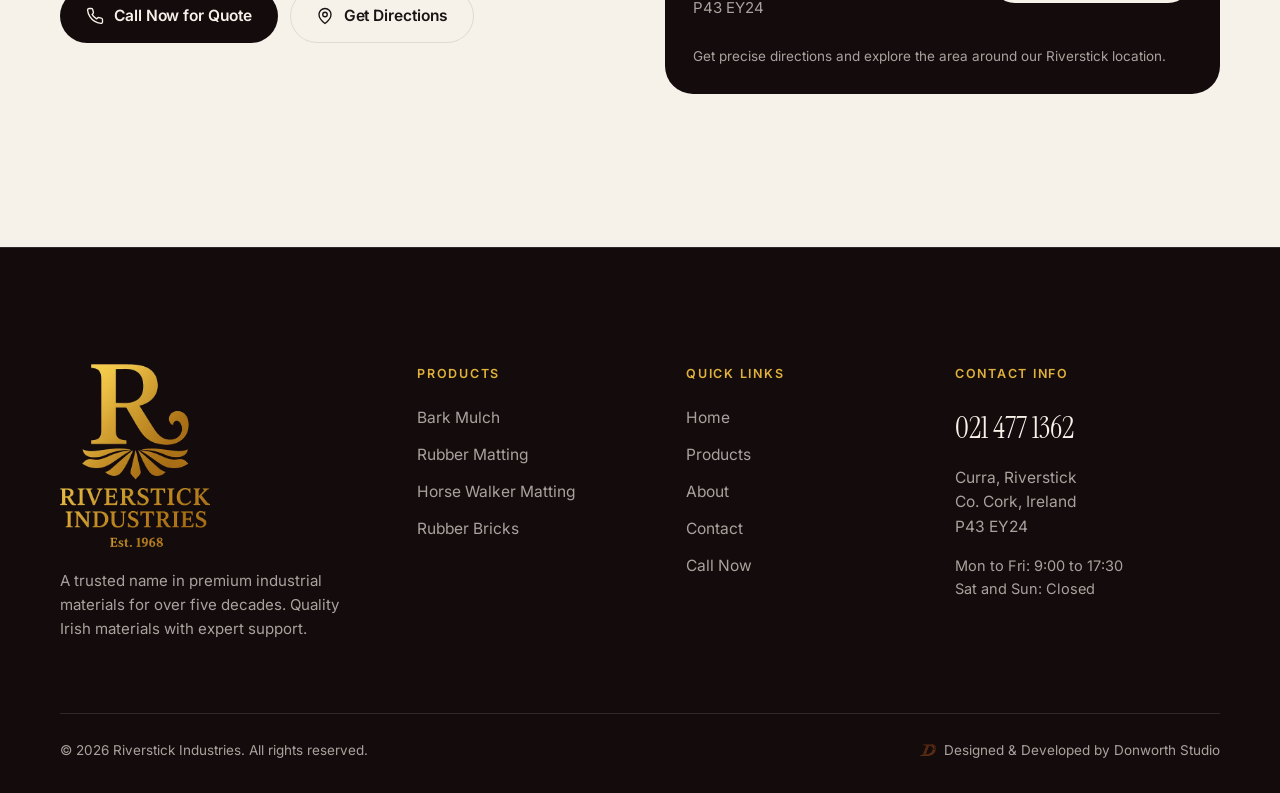
==== commit 29adf243: "Header: larger, sharper logo and wordmark Co-Authored-By: Claude Opus 5.5 <noreply@anthropic.com> Cl" ====
--- a/index.html
+++ b/index.html
@@ -30,8 +30,8 @@
 <header class="header">
   <div class="wrap header-inner">
     <a class="brand" href="/" aria-label="Riverstick Industries home">
-      <img class="brand-mark" src="/images/logo-mark.webp" width="36" height="39" alt="">
-      <img class="brand-word" src="/images/logo-wordmark.webp" width="128" height="34" alt="Riverstick Industries">
+      <img class="brand-mark" src="/images/logo-mark.webp" width="50" height="54" alt="">
+      <img class="brand-word" src="/images/logo-wordmark.webp" width="196" height="52" alt="Riverstick Industries">
     </a>
     <nav class="nav" aria-label="Main navigation">
       <a href="/" aria-current="page">Home</a>
--- a/css/site.css
+++ b/css/site.css
@@ -130,9 +130,13 @@
 .header.is-solid .header-inner { height: 68px; }
 .brand { display: flex; align-items: center; gap: 12px; }
 .brand img { height: auto; filter: drop-shadow(0 2px 6px rgba(0,0,0,.35)); }
-.brand .brand-mark { width: 36px; }
-.brand .brand-word { width: 128px; }
-@media (max-width: 640px) { .brand .brand-mark { width: 32px; } .brand .brand-word { width: 112px; } }
+.brand { gap: 14px; }
+.brand .brand-mark { width: 50px; }
+.brand .brand-word { width: 196px; }
+.header.is-solid .brand-mark { width: 44px; }
+.header.is-solid .brand-word { width: 172px; }
+.brand img { transition: width .4s var(--ease); }
+@media (max-width: 640px) { .brand { gap: 10px; } .brand .brand-mark, .header.is-solid .brand-mark { width: 40px; } .brand .brand-word, .header.is-solid .brand-word { width: 156px; } }
 .brand-name { display: flex; flex-direction: column; line-height: 1; }
 .brand-name b { font-family: var(--serif); font-weight: 400; font-size: 23px; letter-spacing: .01em; }
 .brand-name small { font-size: 10px; letter-spacing: .26em; text-transform: uppercase; color: var(--gold-2); margin-top: 5px; font-weight: 600; }
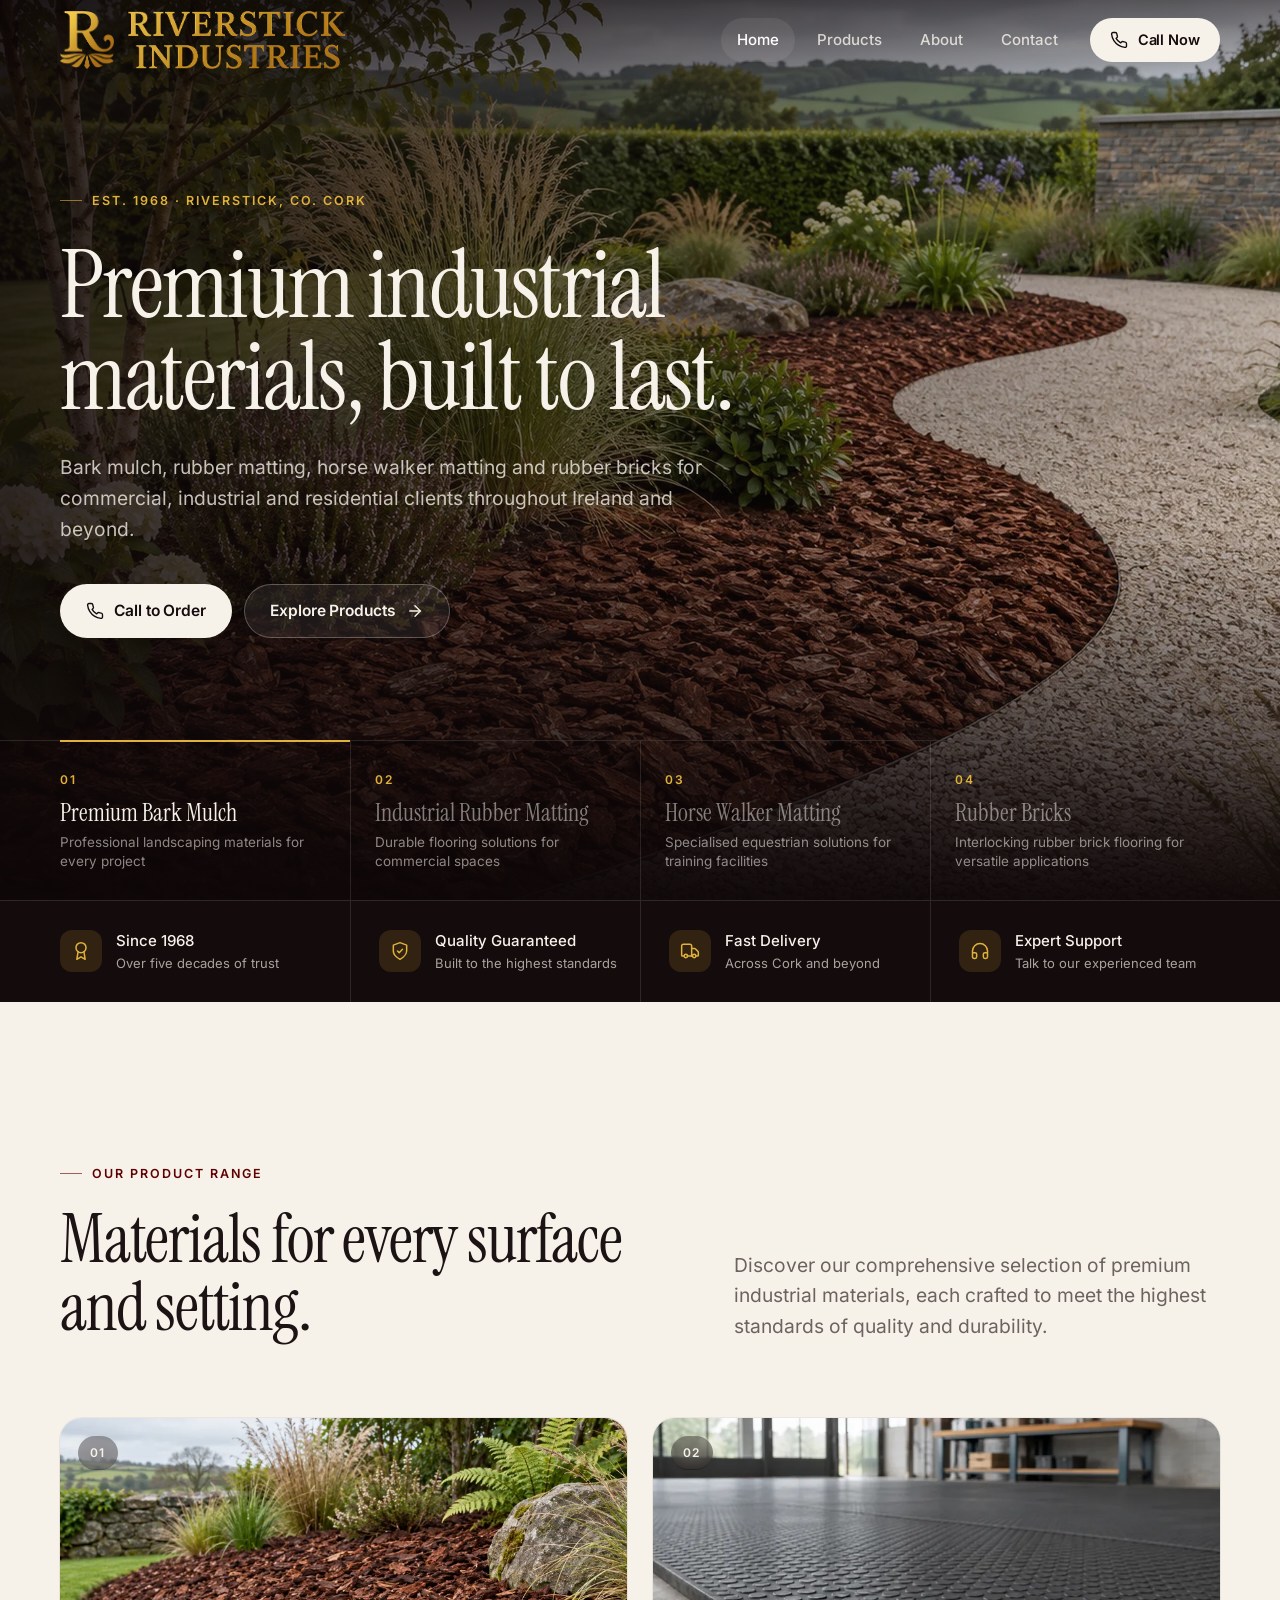
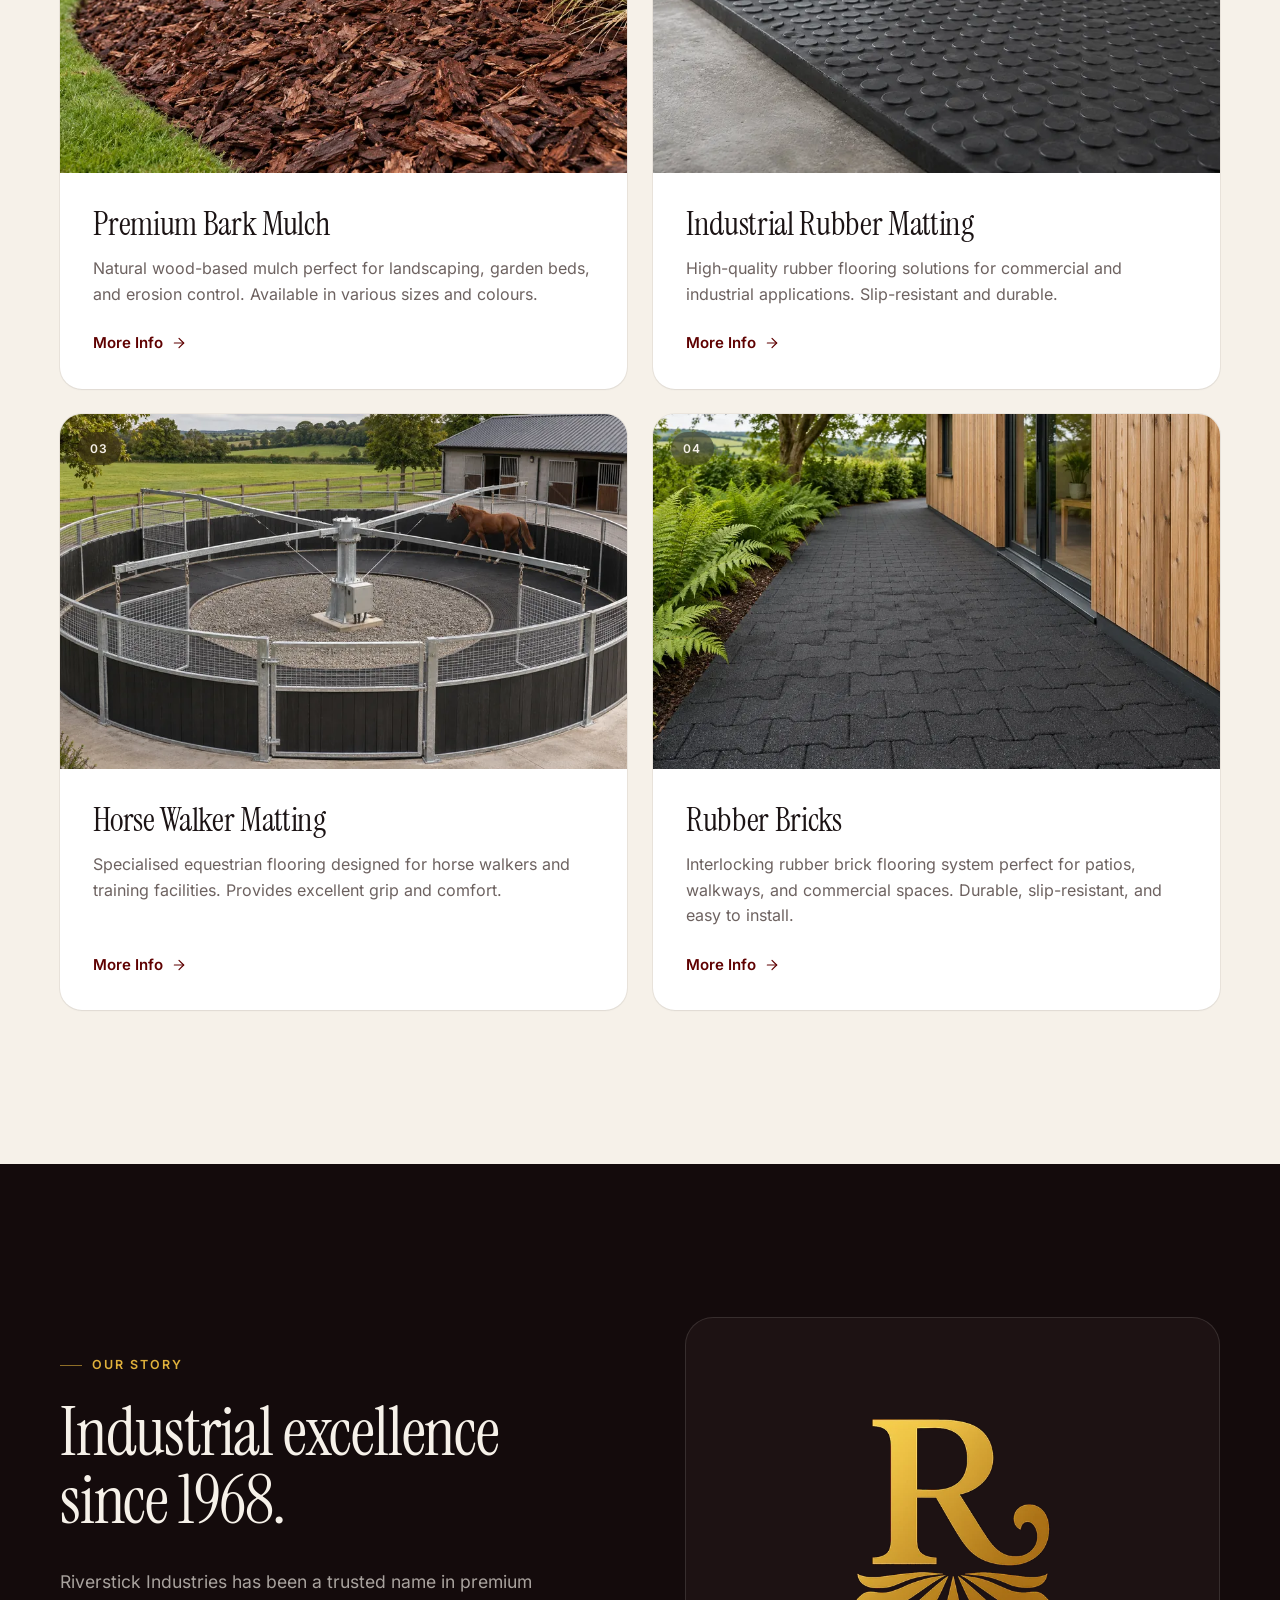
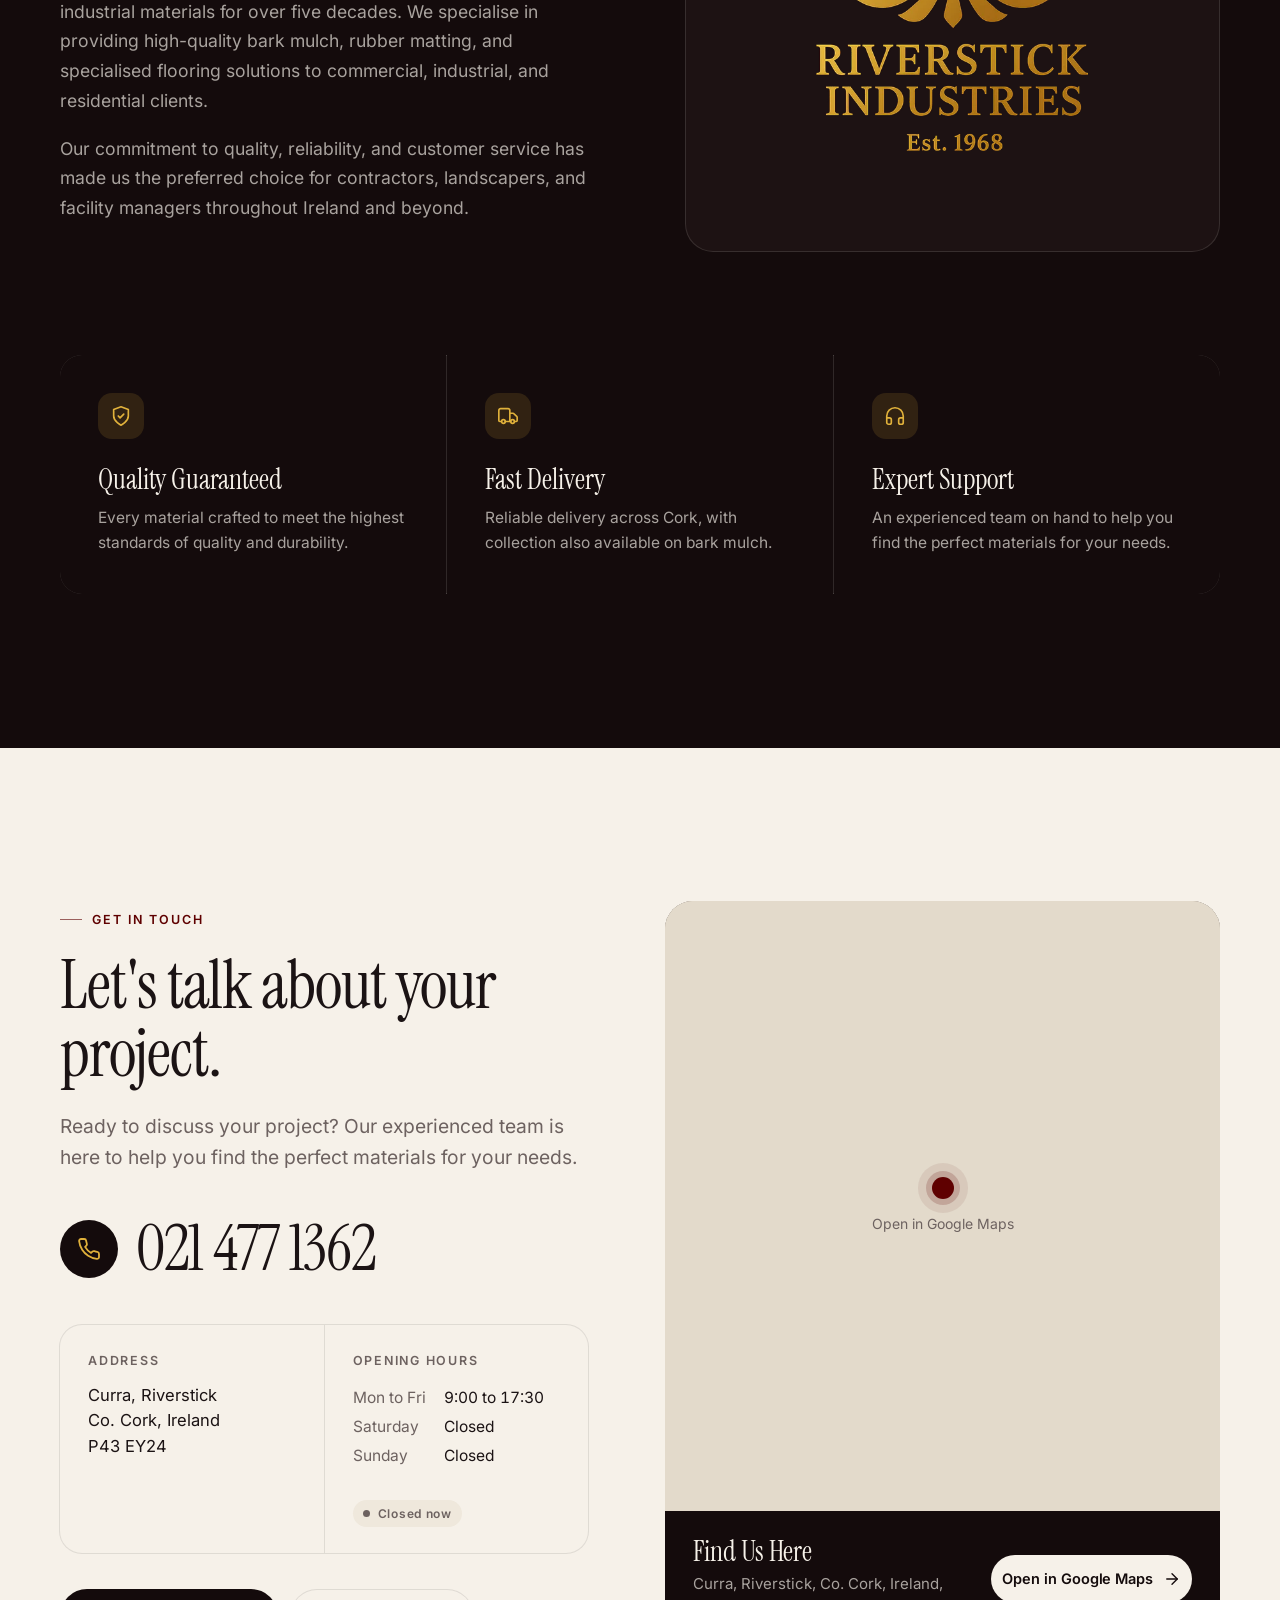
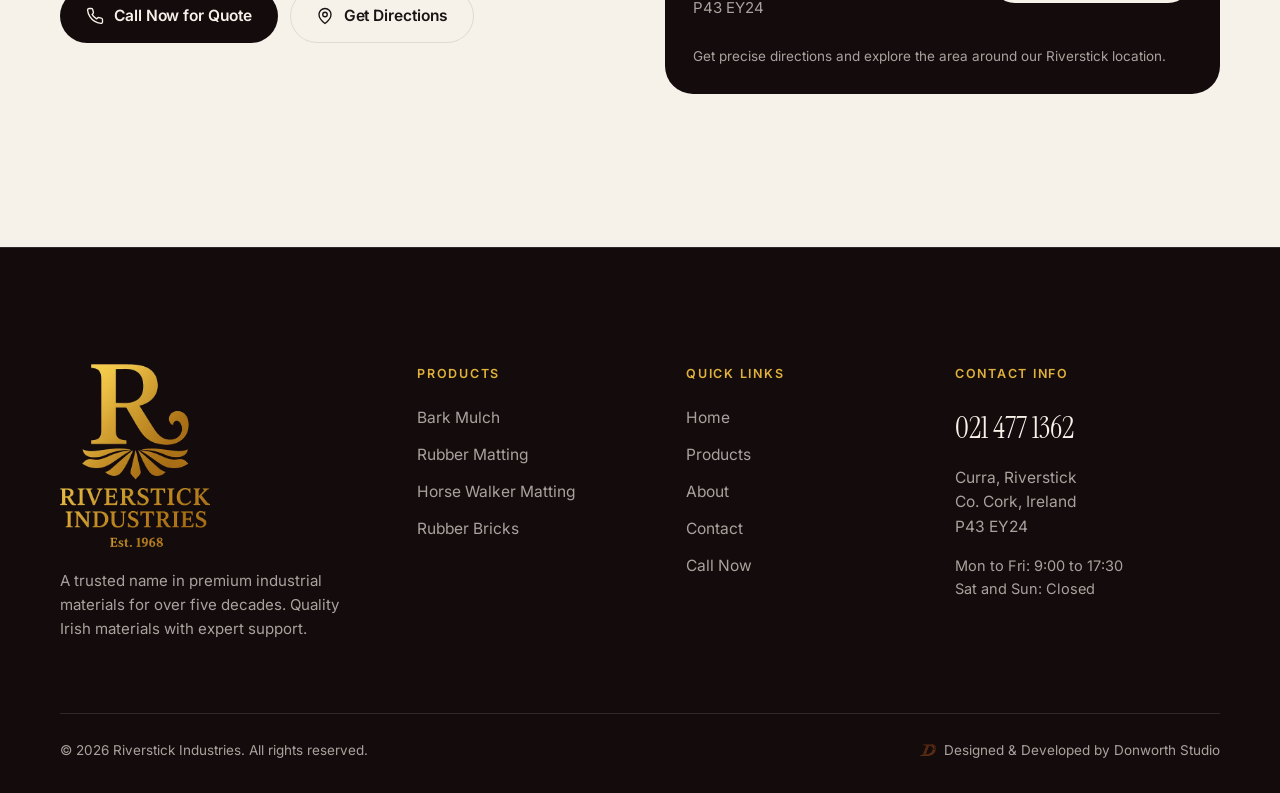
==== commit 0f70fbf3: "Header: lettering matches the R mark height exactly; cache-bust CSS/JS - Mark and wordmark share one" ====
--- a/index.html
+++ b/index.html
@@ -22,7 +22,7 @@
 <meta name="twitter:image" content="https://www.riverstickindustries.ie/images/og-image.jpg">
 <link rel="preload" as="image" href="/images/bark-mulch-hero-960.webp" media="(max-width: 960px)" fetchpriority="high"><link rel="preload" as="image" href="/images/bark-mulch-hero-1600.webp" media="(min-width: 961px)" fetchpriority="high">
 <link rel="preload" href="/fonts/instrument-serif-latin-400-normal.woff2" as="font" type="font/woff2" crossorigin><link rel="preload" href="/fonts/inter-latin-wght-normal.woff2" as="font" type="font/woff2" crossorigin>
-<link rel="stylesheet" href="/css/site.css">
+<link rel="stylesheet" href="/css/site.css?v=8ec390a0b7">
 <script>document.documentElement.classList.add('js')</script>
 <script type="application/ld+json">{"@context":"https://schema.org","@type":"LocalBusiness","@id":"https://www.riverstickindustries.ie/#business","name":"Riverstick Industries","description":"Premium industrial materials including bark mulch, rubber matting, horse walker matting, and rubber bricks.","url":"https://www.riverstickindustries.ie/","logo":"https://www.riverstickindustries.ie/images/logo-full.png","image":"https://www.riverstickindustries.ie/images/og-image.jpg","telephone":"+353214771362","foundingDate":"1968","address":{"@type":"PostalAddress","streetAddress":"Curra, Riverstick","addressLocality":"Cork","addressRegion":"Co. Cork","postalCode":"P43 EY24","addressCountry":"IE"},"openingHoursSpecification":[{"@type":"OpeningHoursSpecification","dayOfWeek":["Monday","Tuesday","Wednesday","Thursday","Friday"],"opens":"09:00","closes":"17:30"}],"hasMap":"https://www.google.com/maps/search/?api=1&query=Curra,+Riverstick,+Co.+Cork,+Ireland+P43+EY24"}</script>
 </head><body>
@@ -30,8 +30,8 @@
 <header class="header">
   <div class="wrap header-inner">
     <a class="brand" href="/" aria-label="Riverstick Industries home">
-      <img class="brand-mark" src="/images/logo-mark.webp" width="50" height="54" alt="">
-      <img class="brand-word" src="/images/logo-wordmark.webp" width="196" height="52" alt="Riverstick Industries">
+      <img class="brand-mark" src="/images/logo-mark.webp" width="54" height="58" alt="">
+      <img class="brand-word" src="/images/logo-wordmark.webp" width="218" height="58" alt="Riverstick Industries">
     </a>
     <nav class="nav" aria-label="Main navigation">
       <a href="/" aria-current="page">Home</a>
@@ -232,6 +232,6 @@
   </div>
 </footer>
 <a class="fab" href="tel:+353214771362" aria-label="Call Riverstick Industries on 021 477 1362"><svg viewBox="0 0 24 24" fill="none" stroke="currentColor" stroke-width="1.8" stroke-linecap="round" stroke-linejoin="round" aria-hidden="true"><path d="M22 16.92v3a2 2 0 0 1-2.18 2 19.8 19.8 0 0 1-8.63-3.07 19.5 19.5 0 0 1-6-6A19.8 19.8 0 0 1 2.12 4.18 2 2 0 0 1 4.11 2h3a2 2 0 0 1 2 1.72c.13.96.36 1.9.7 2.81a2 2 0 0 1-.45 2.11L8.09 9.91a16 16 0 0 0 6 6l1.27-1.27a2 2 0 0 1 2.11-.45c.9.34 1.85.57 2.81.7A2 2 0 0 1 22 16.92z"/></svg></a>
-<script src="/js/site.js" defer></script>
+<script src="/js/site.js?v=8ec390a0b7" defer></script>
 </body>
 </html>
--- a/css/site.css
+++ b/css/site.css
@@ -129,14 +129,12 @@
 .header-inner { position: relative; display: flex; align-items: center; justify-content: space-between; height: 80px; transition: height .4s var(--ease); }
 .header.is-solid .header-inner { height: 68px; }
 .brand { display: flex; align-items: center; gap: 12px; }
-.brand img { height: auto; filter: drop-shadow(0 2px 6px rgba(0,0,0,.35)); }
-.brand { gap: 14px; }
-.brand .brand-mark { width: 50px; }
-.brand .brand-word { width: 196px; }
-.header.is-solid .brand-mark { width: 44px; }
-.header.is-solid .brand-word { width: 172px; }
-.brand img { transition: width .4s var(--ease); }
-@media (max-width: 640px) { .brand { gap: 10px; } .brand .brand-mark, .header.is-solid .brand-mark { width: 40px; } .brand .brand-word, .header.is-solid .brand-word { width: 156px; } }
+.brand img { filter: drop-shadow(0 2px 6px rgba(0,0,0,.35)); }
+/* Mark and lettering share one height so their tops and bottoms line up */
+.brand { gap: 14px; --logo-h: 58px; }
+.header.is-solid .brand { --logo-h: 50px; }
+.brand .brand-mark, .brand .brand-word { height: var(--logo-h); width: auto; transition: height .4s var(--ease); }
+@media (max-width: 640px) { .brand, .header.is-solid .brand { gap: 10px; --logo-h: 44px; } }
 .brand-name { display: flex; flex-direction: column; line-height: 1; }
 .brand-name b { font-family: var(--serif); font-weight: 400; font-size: 23px; letter-spacing: .01em; }
 .brand-name small { font-size: 10px; letter-spacing: .26em; text-transform: uppercase; color: var(--gold-2); margin-top: 5px; font-weight: 600; }
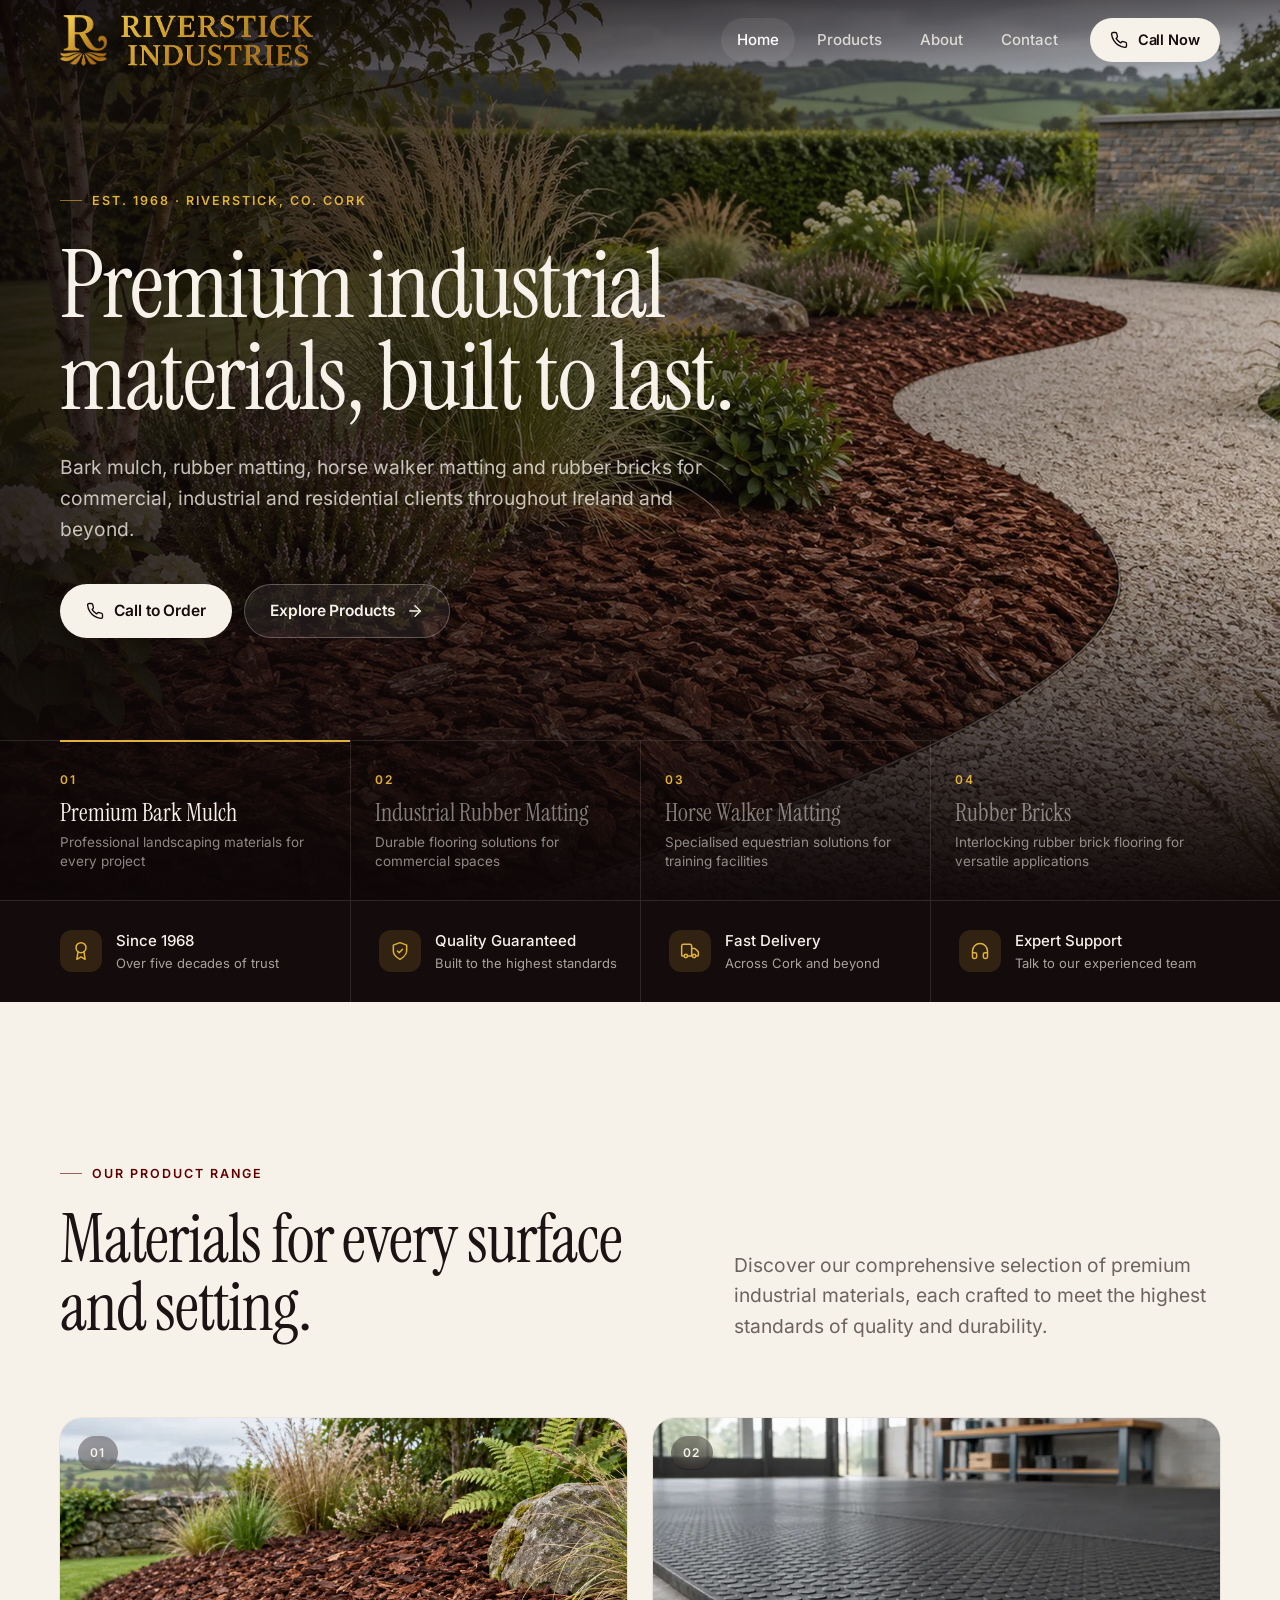
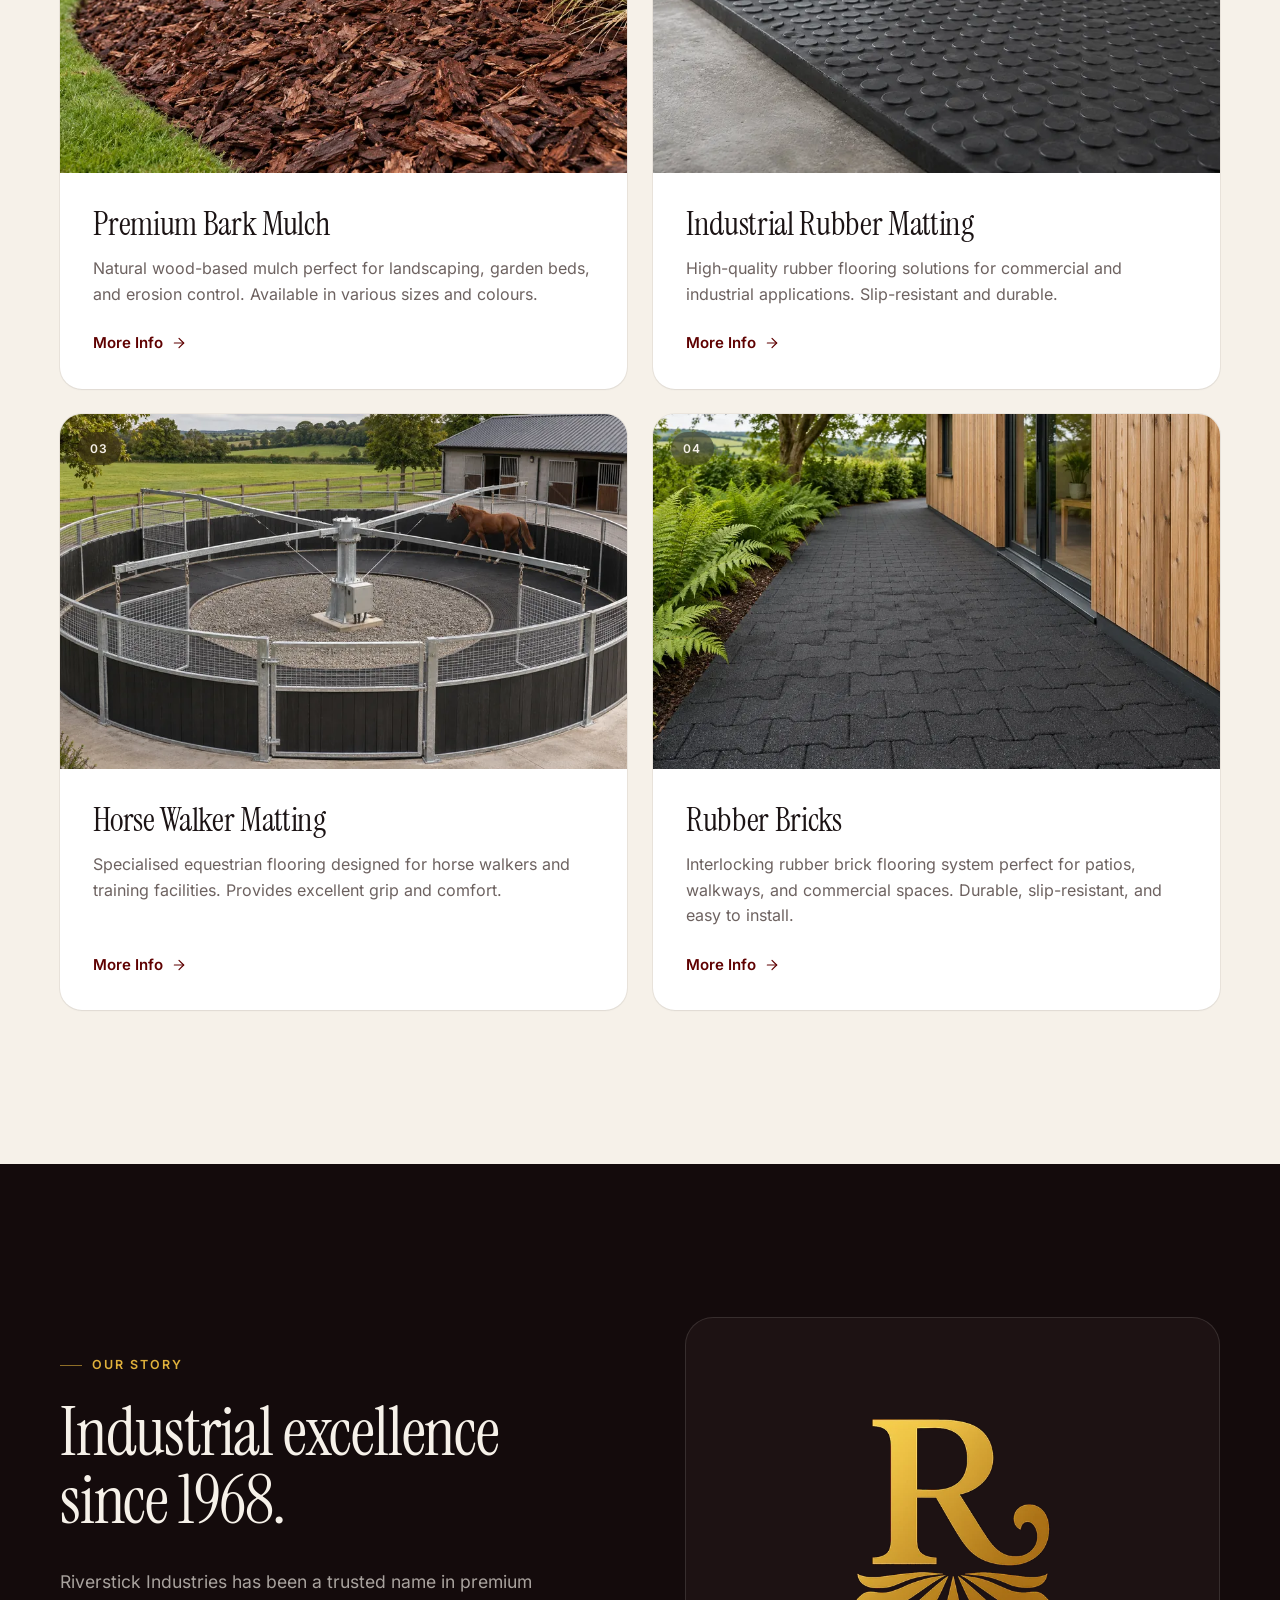
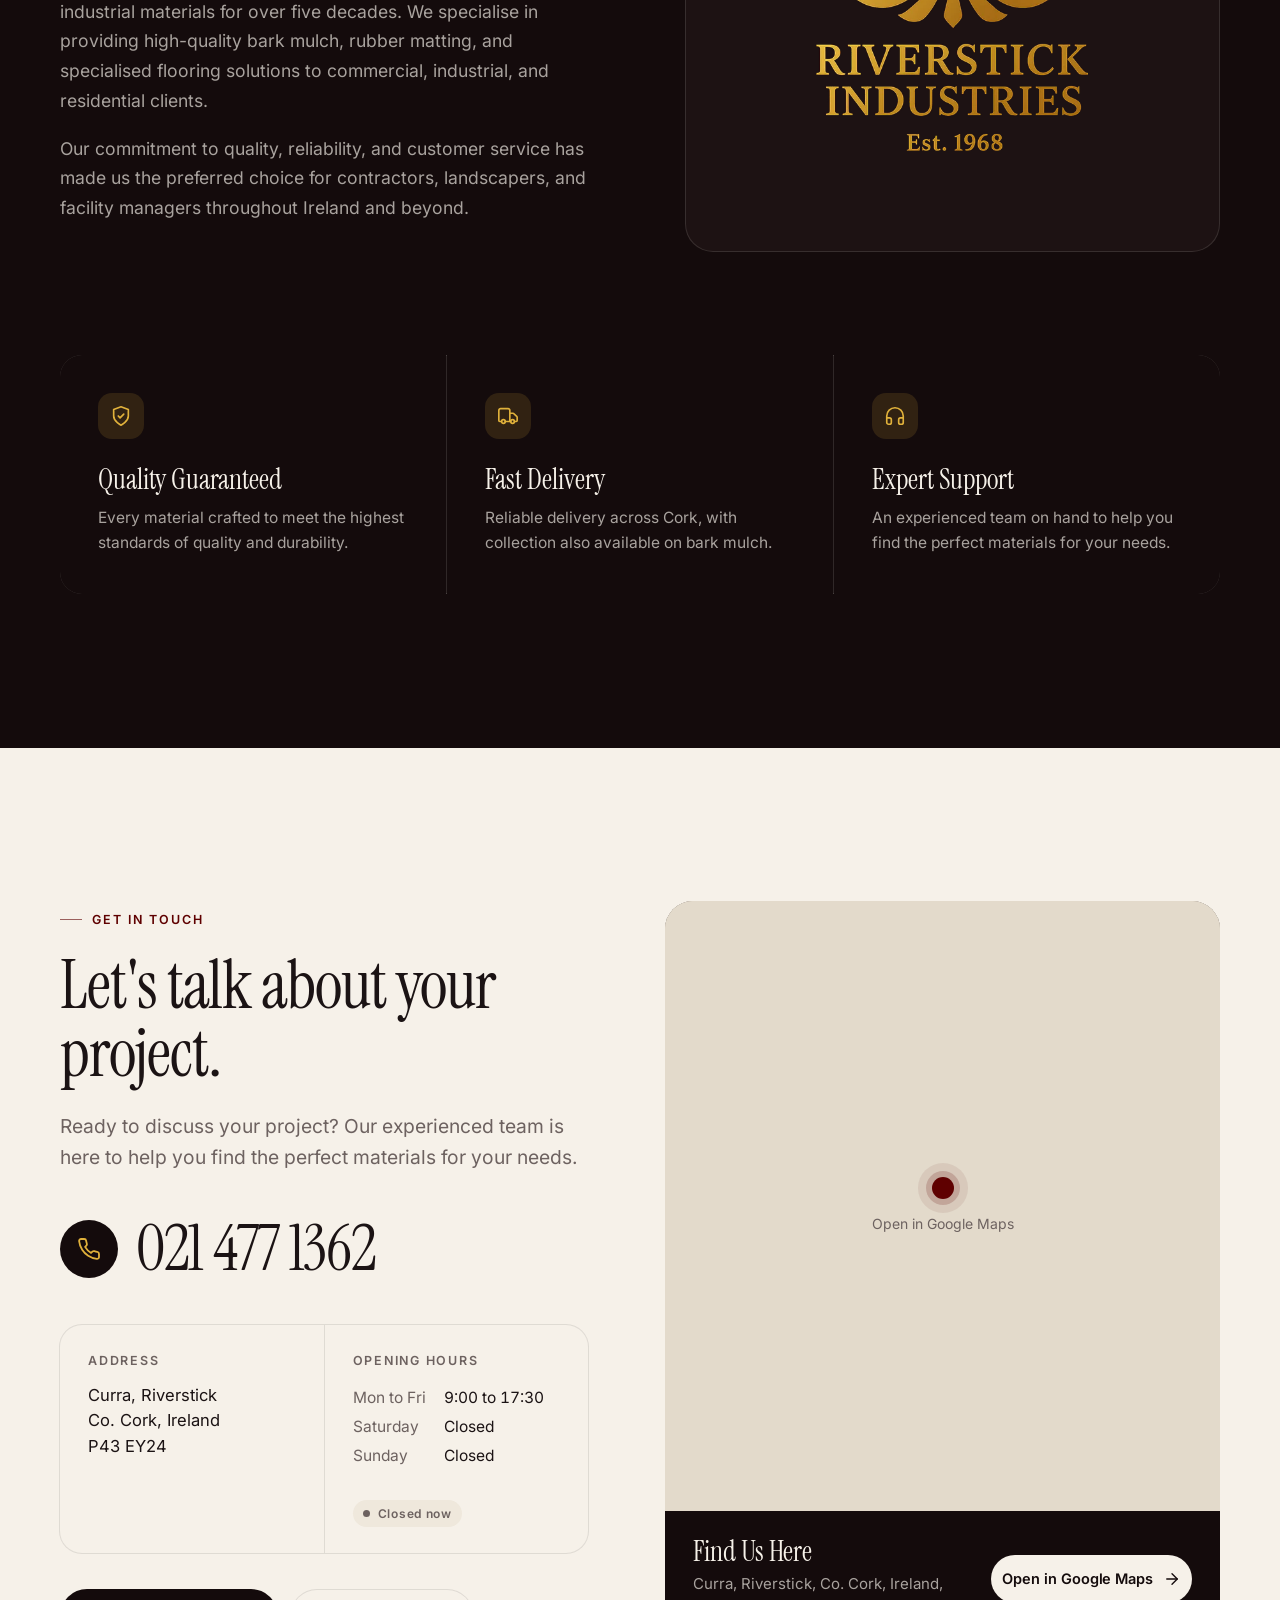
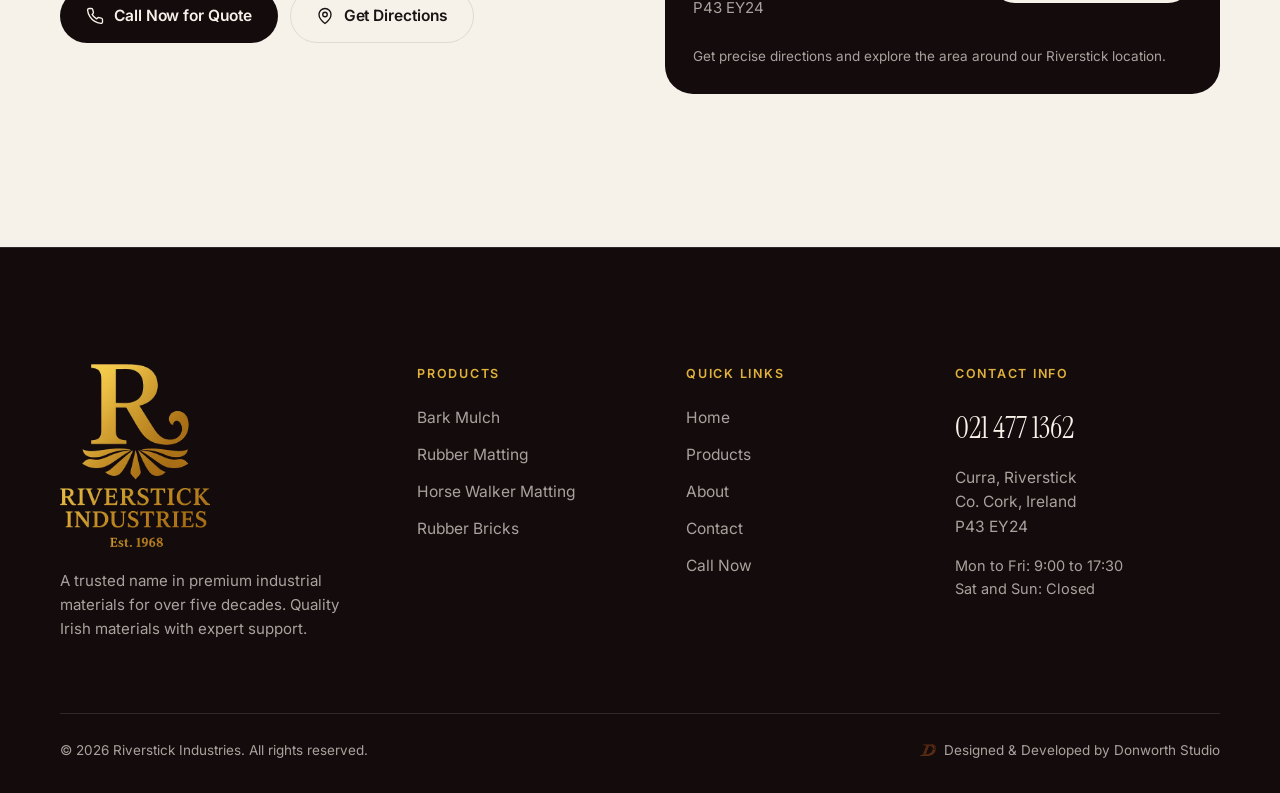
==== commit 00190dab: "Header: reduce logo and lettering about 12% Co-Authored-By: Claude Opus 5.5 <noreply@anthropic.com> " ====
--- a/index.html
+++ b/index.html
@@ -22,7 +22,7 @@
 <meta name="twitter:image" content="https://www.riverstickindustries.ie/images/og-image.jpg">
 <link rel="preload" as="image" href="/images/bark-mulch-hero-960.webp" media="(max-width: 960px)" fetchpriority="high"><link rel="preload" as="image" href="/images/bark-mulch-hero-1600.webp" media="(min-width: 961px)" fetchpriority="high">
 <link rel="preload" href="/fonts/instrument-serif-latin-400-normal.woff2" as="font" type="font/woff2" crossorigin><link rel="preload" href="/fonts/inter-latin-wght-normal.woff2" as="font" type="font/woff2" crossorigin>
-<link rel="stylesheet" href="/css/site.css?v=8ec390a0b7">
+<link rel="stylesheet" href="/css/site.css?v=f63c4fba75">
 <script>document.documentElement.classList.add('js')</script>
 <script type="application/ld+json">{"@context":"https://schema.org","@type":"LocalBusiness","@id":"https://www.riverstickindustries.ie/#business","name":"Riverstick Industries","description":"Premium industrial materials including bark mulch, rubber matting, horse walker matting, and rubber bricks.","url":"https://www.riverstickindustries.ie/","logo":"https://www.riverstickindustries.ie/images/logo-full.png","image":"https://www.riverstickindustries.ie/images/og-image.jpg","telephone":"+353214771362","foundingDate":"1968","address":{"@type":"PostalAddress","streetAddress":"Curra, Riverstick","addressLocality":"Cork","addressRegion":"Co. Cork","postalCode":"P43 EY24","addressCountry":"IE"},"openingHoursSpecification":[{"@type":"OpeningHoursSpecification","dayOfWeek":["Monday","Tuesday","Wednesday","Thursday","Friday"],"opens":"09:00","closes":"17:30"}],"hasMap":"https://www.google.com/maps/search/?api=1&query=Curra,+Riverstick,+Co.+Cork,+Ireland+P43+EY24"}</script>
 </head><body>
@@ -30,8 +30,8 @@
 <header class="header">
   <div class="wrap header-inner">
     <a class="brand" href="/" aria-label="Riverstick Industries home">
-      <img class="brand-mark" src="/images/logo-mark.webp" width="54" height="58" alt="">
-      <img class="brand-word" src="/images/logo-wordmark.webp" width="218" height="58" alt="Riverstick Industries">
+      <img class="brand-mark" src="/images/logo-mark.webp" width="47" height="51" alt="">
+      <img class="brand-word" src="/images/logo-wordmark.webp" width="191" height="51" alt="Riverstick Industries">
     </a>
     <nav class="nav" aria-label="Main navigation">
       <a href="/" aria-current="page">Home</a>
@@ -232,6 +232,6 @@
   </div>
 </footer>
 <a class="fab" href="tel:+353214771362" aria-label="Call Riverstick Industries on 021 477 1362"><svg viewBox="0 0 24 24" fill="none" stroke="currentColor" stroke-width="1.8" stroke-linecap="round" stroke-linejoin="round" aria-hidden="true"><path d="M22 16.92v3a2 2 0 0 1-2.18 2 19.8 19.8 0 0 1-8.63-3.07 19.5 19.5 0 0 1-6-6A19.8 19.8 0 0 1 2.12 4.18 2 2 0 0 1 4.11 2h3a2 2 0 0 1 2 1.72c.13.96.36 1.9.7 2.81a2 2 0 0 1-.45 2.11L8.09 9.91a16 16 0 0 0 6 6l1.27-1.27a2 2 0 0 1 2.11-.45c.9.34 1.85.57 2.81.7A2 2 0 0 1 22 16.92z"/></svg></a>
-<script src="/js/site.js?v=8ec390a0b7" defer></script>
+<script src="/js/site.js?v=f63c4fba75" defer></script>
 </body>
 </html>
--- a/css/site.css
+++ b/css/site.css
@@ -131,10 +131,10 @@
 .brand { display: flex; align-items: center; gap: 12px; }
 .brand img { filter: drop-shadow(0 2px 6px rgba(0,0,0,.35)); }
 /* Mark and lettering share one height so their tops and bottoms line up */
-.brand { gap: 14px; --logo-h: 58px; }
-.header.is-solid .brand { --logo-h: 50px; }
+.brand { gap: 14px; --logo-h: 51px; }
+.header.is-solid .brand { --logo-h: 44px; }
 .brand .brand-mark, .brand .brand-word { height: var(--logo-h); width: auto; transition: height .4s var(--ease); }
-@media (max-width: 640px) { .brand, .header.is-solid .brand { gap: 10px; --logo-h: 44px; } }
+@media (max-width: 640px) { .brand, .header.is-solid .brand { gap: 10px; --logo-h: 39px; } }
 .brand-name { display: flex; flex-direction: column; line-height: 1; }
 .brand-name b { font-family: var(--serif); font-weight: 400; font-size: 23px; letter-spacing: .01em; }
 .brand-name small { font-size: 10px; letter-spacing: .26em; text-transform: uppercase; color: var(--gold-2); margin-top: 5px; font-weight: 600; }
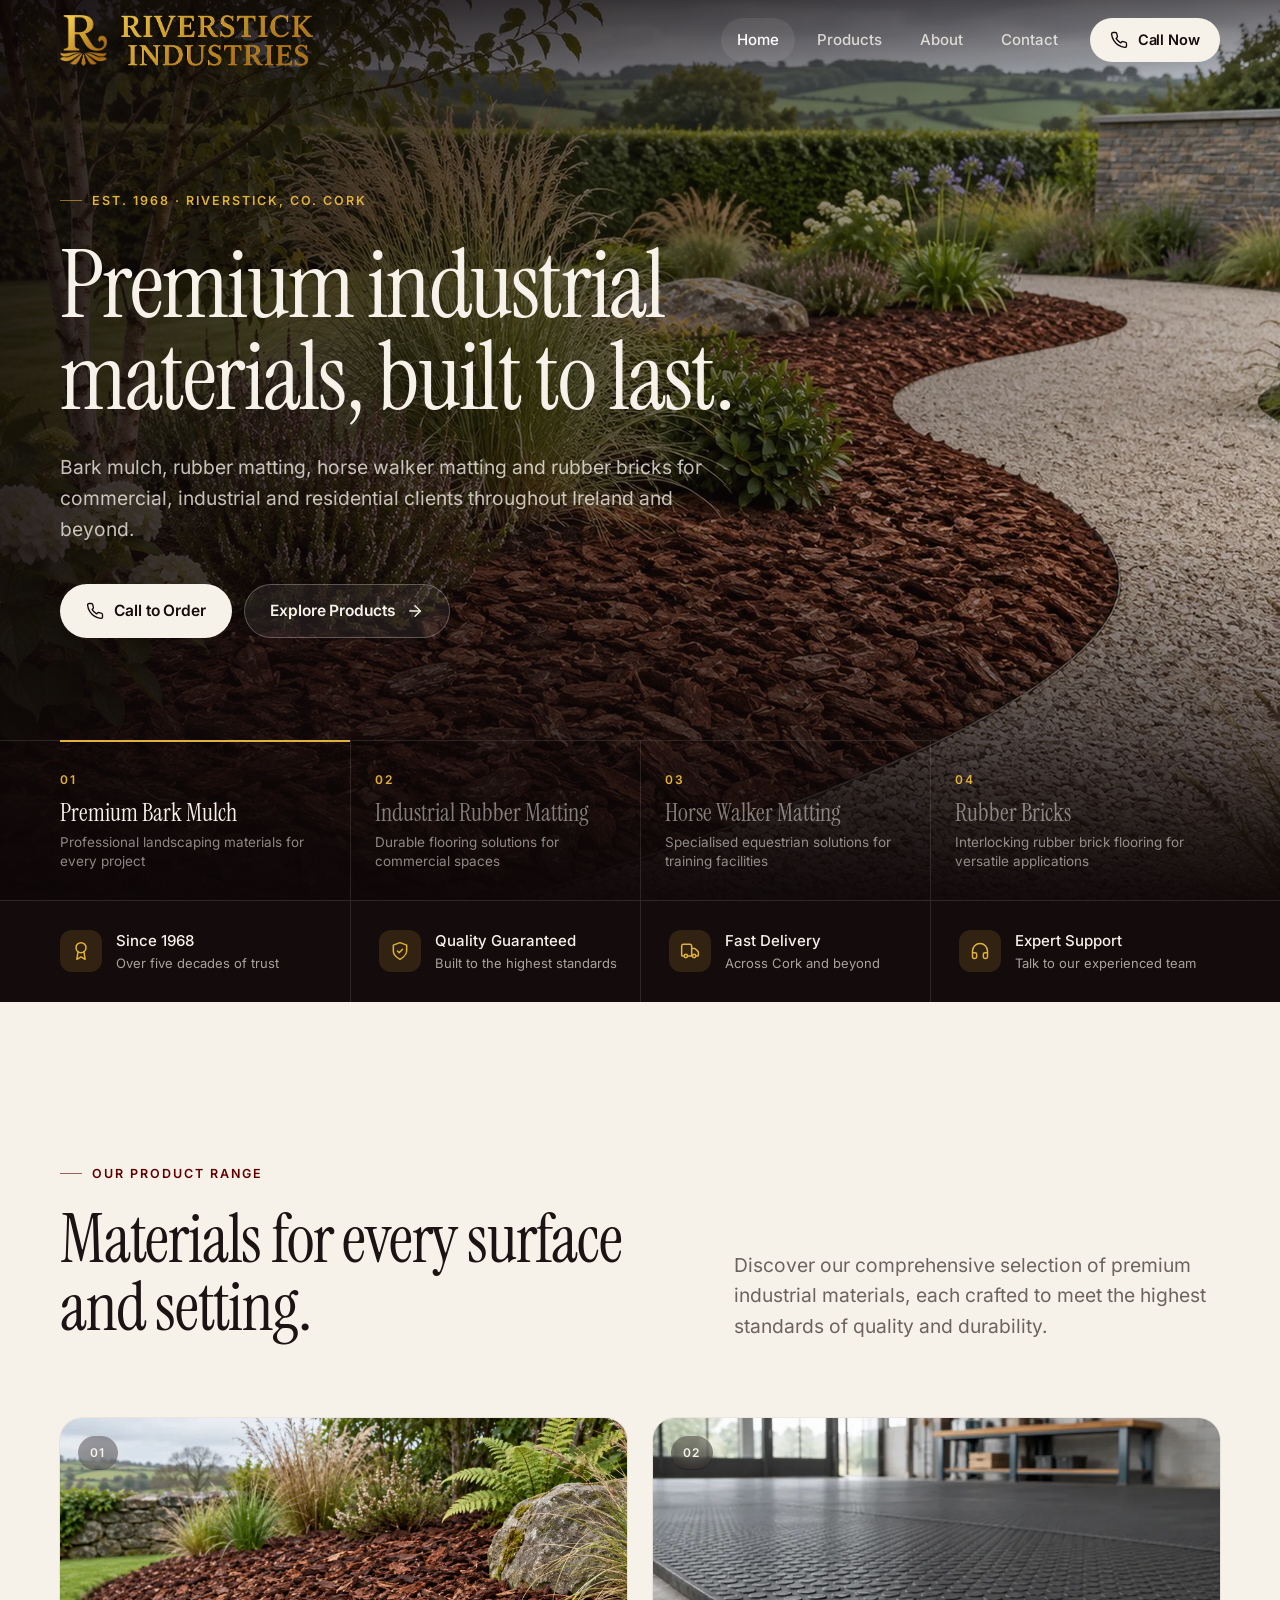
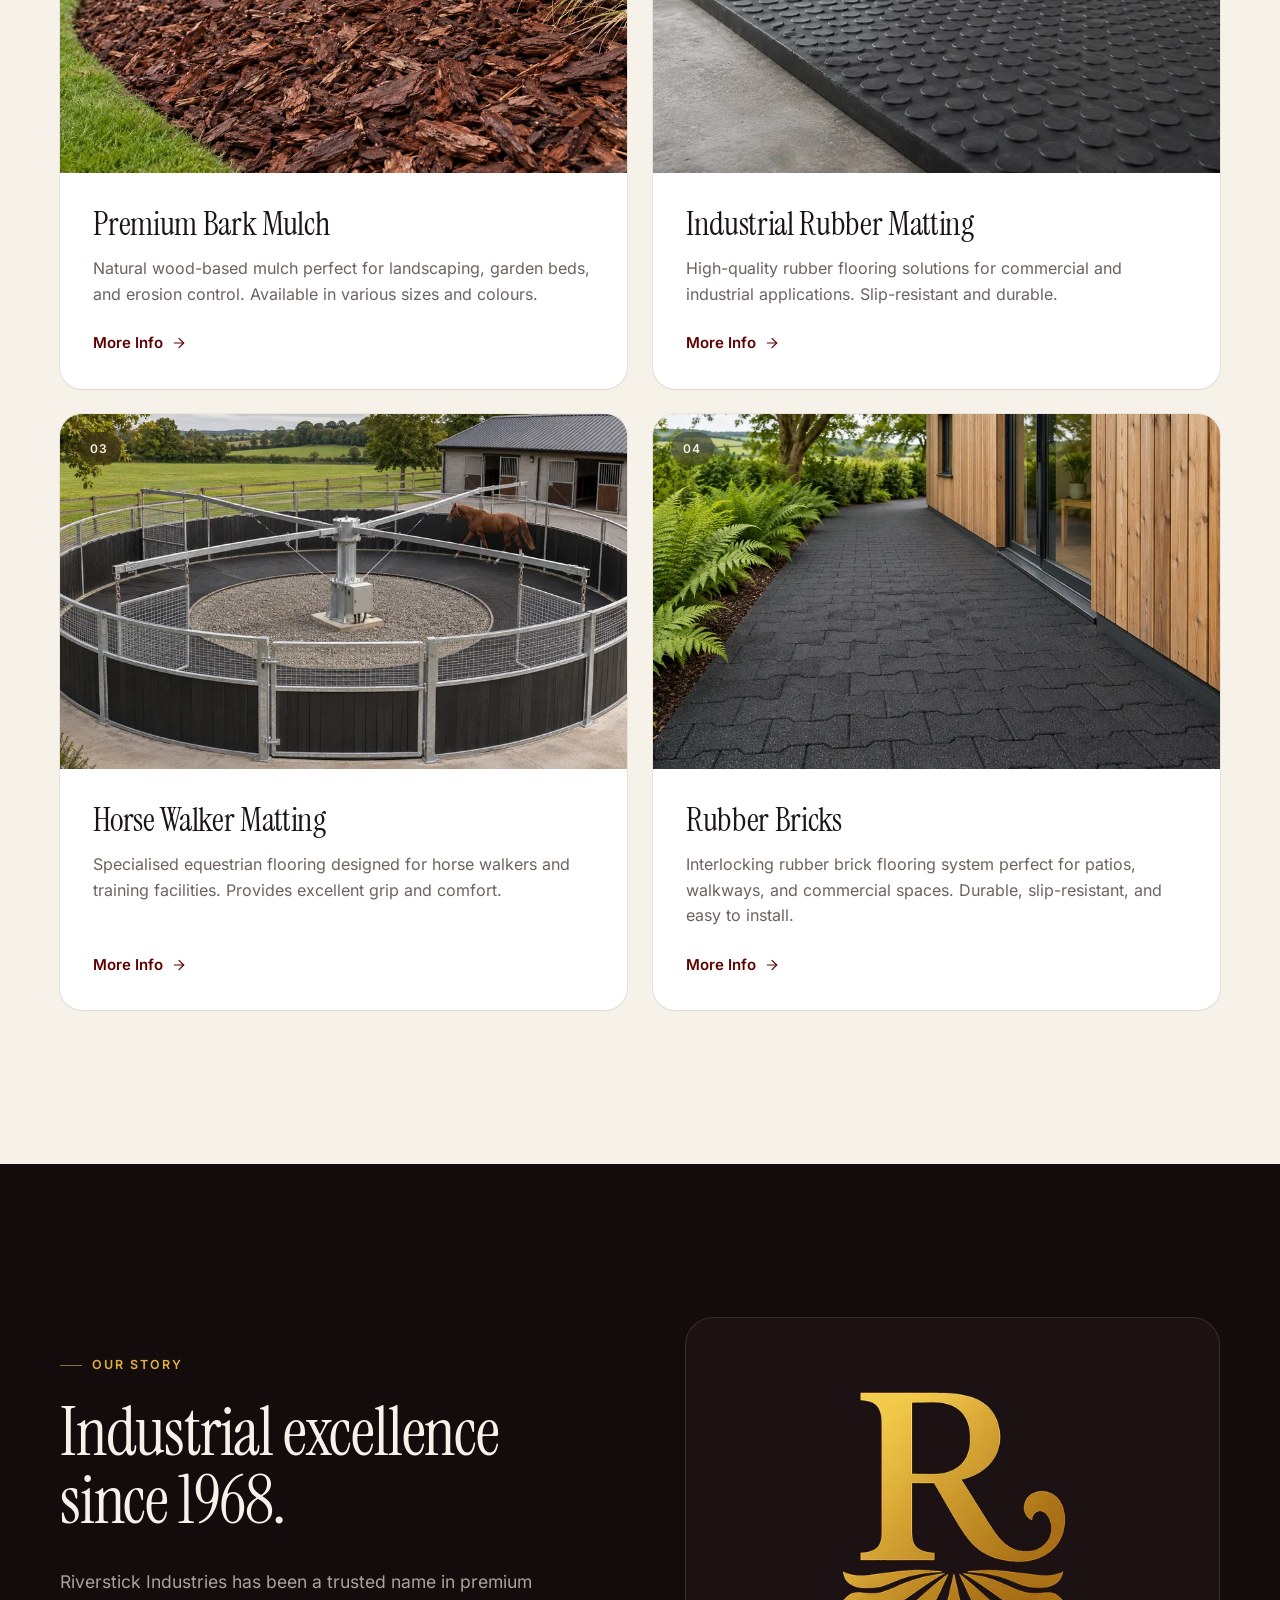
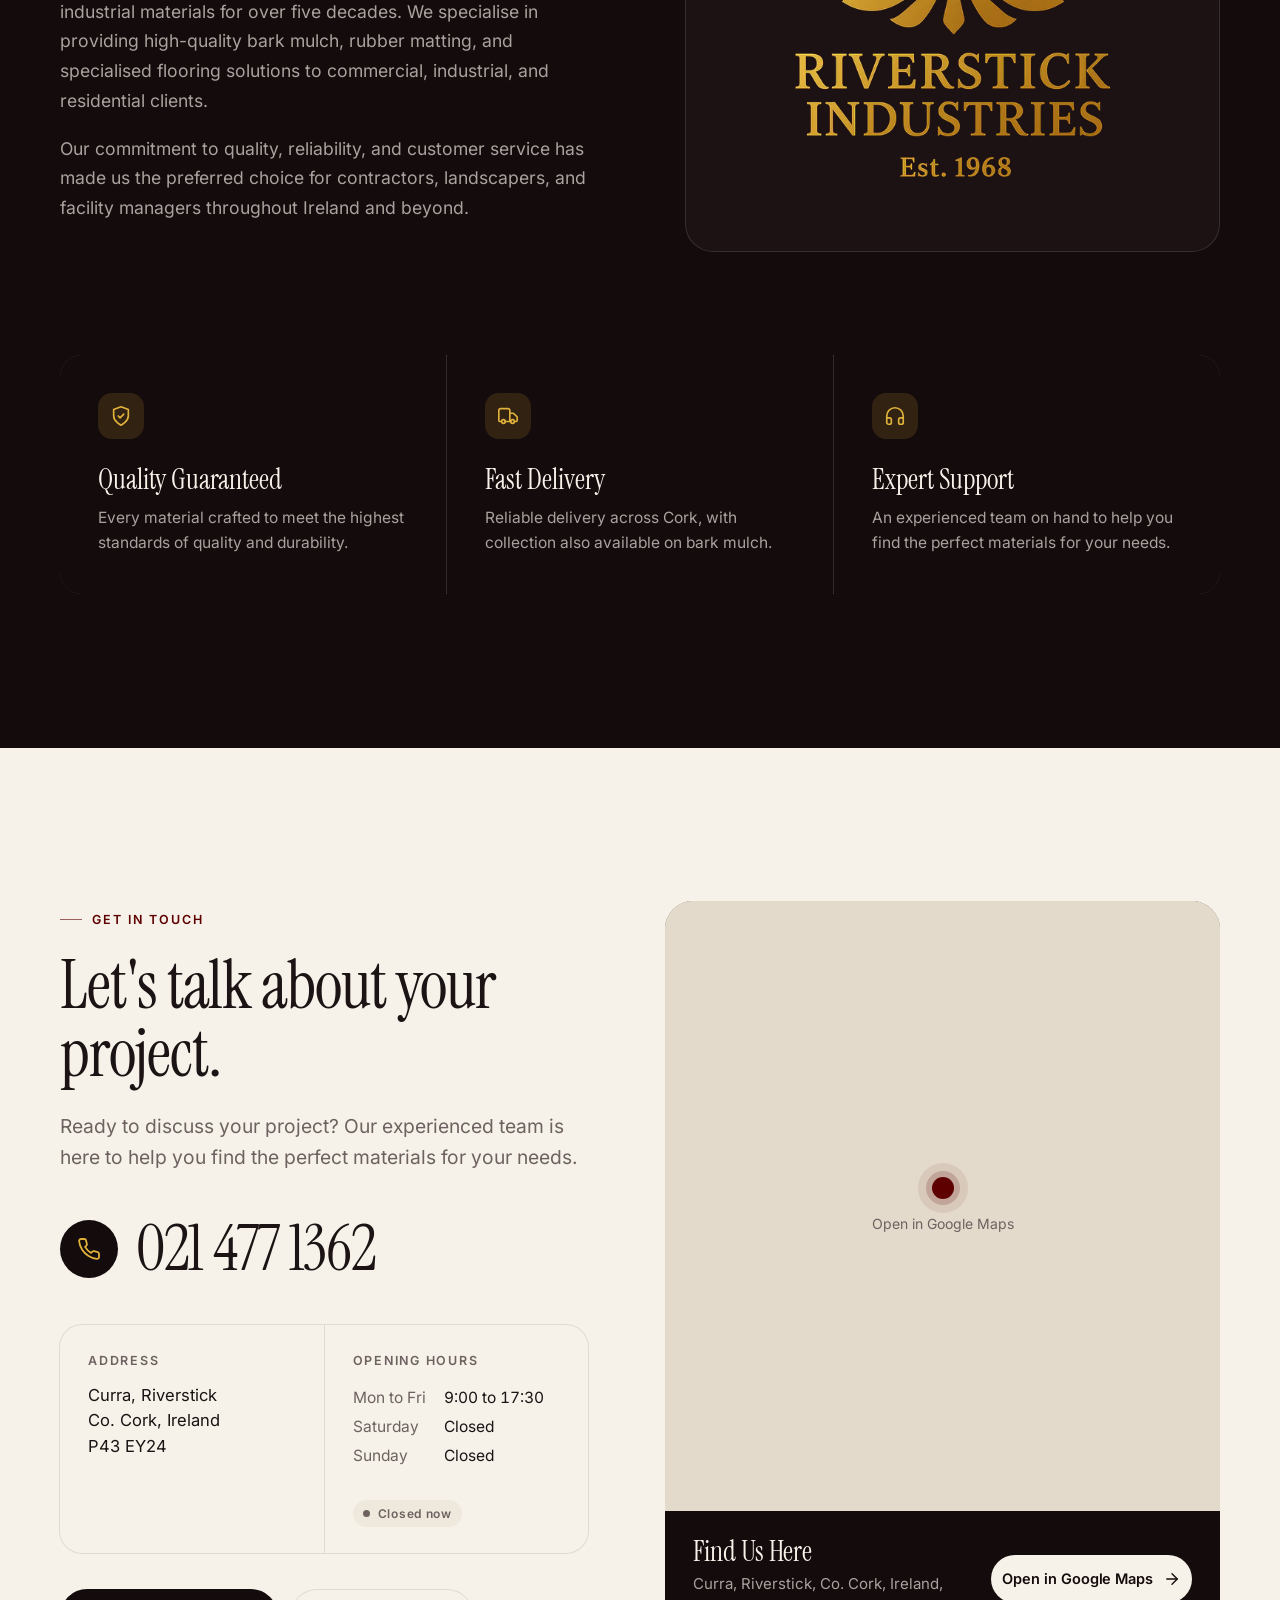
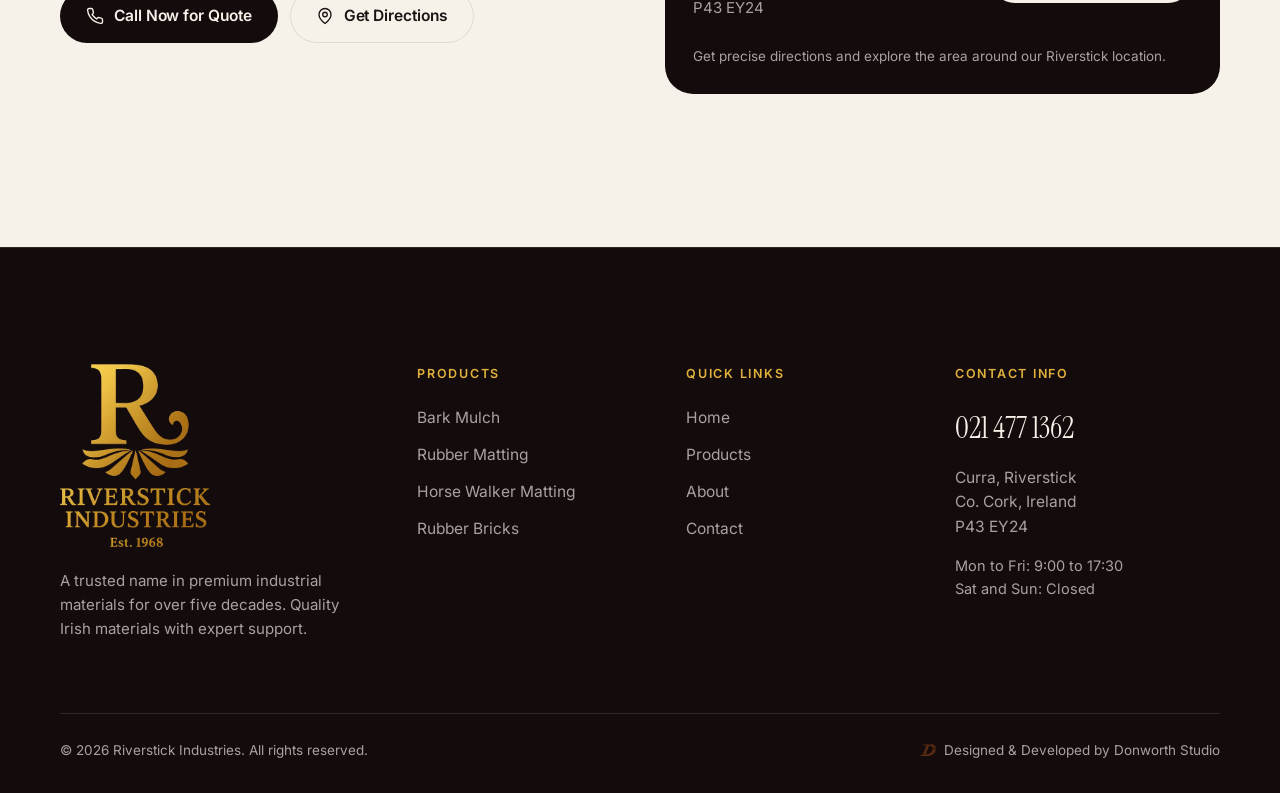
==== commit 6f5df5bb: "Centre the Our Story logo; centred, balanced mobile footer - Logo sits in a padded flex panel so it " ====
--- a/index.html
+++ b/index.html
@@ -22,7 +22,7 @@
 <meta name="twitter:image" content="https://www.riverstickindustries.ie/images/og-image.jpg">
 <link rel="preload" as="image" href="/images/bark-mulch-hero-960.webp" media="(max-width: 960px)" fetchpriority="high"><link rel="preload" as="image" href="/images/bark-mulch-hero-1600.webp" media="(min-width: 961px)" fetchpriority="high">
 <link rel="preload" href="/fonts/instrument-serif-latin-400-normal.woff2" as="font" type="font/woff2" crossorigin><link rel="preload" href="/fonts/inter-latin-wght-normal.woff2" as="font" type="font/woff2" crossorigin>
-<link rel="stylesheet" href="/css/site.css?v=f63c4fba75">
+<link rel="stylesheet" href="/css/site.css?v=a48fb2630e">
 <script>document.documentElement.classList.add('js')</script>
 <script type="application/ld+json">{"@context":"https://schema.org","@type":"LocalBusiness","@id":"https://www.riverstickindustries.ie/#business","name":"Riverstick Industries","description":"Premium industrial materials including bark mulch, rubber matting, horse walker matting, and rubber bricks.","url":"https://www.riverstickindustries.ie/","logo":"https://www.riverstickindustries.ie/images/logo-full.png","image":"https://www.riverstickindustries.ie/images/og-image.jpg","telephone":"+353214771362","foundingDate":"1968","address":{"@type":"PostalAddress","streetAddress":"Curra, Riverstick","addressLocality":"Cork","addressRegion":"Co. Cork","postalCode":"P43 EY24","addressCountry":"IE"},"openingHoursSpecification":[{"@type":"OpeningHoursSpecification","dayOfWeek":["Monday","Tuesday","Wednesday","Thursday","Friday"],"opens":"09:00","closes":"17:30"}],"hasMap":"https://www.google.com/maps/search/?api=1&query=Curra,+Riverstick,+Co.+Cork,+Ireland+P43+EY24"}</script>
 </head><body>
@@ -212,7 +212,6 @@
           <li><a href="/#products">Products</a></li>
           <li><a href="/#about">About</a></li>
           <li><a href="/#contact">Contact</a></li>
-          <li><a href="tel:+353214771362">Call Now</a></li>
         </ul>
       </div>
       <div>
@@ -232,6 +231,6 @@
   </div>
 </footer>
 <a class="fab" href="tel:+353214771362" aria-label="Call Riverstick Industries on 021 477 1362"><svg viewBox="0 0 24 24" fill="none" stroke="currentColor" stroke-width="1.8" stroke-linecap="round" stroke-linejoin="round" aria-hidden="true"><path d="M22 16.92v3a2 2 0 0 1-2.18 2 19.8 19.8 0 0 1-8.63-3.07 19.5 19.5 0 0 1-6-6A19.8 19.8 0 0 1 2.12 4.18 2 2 0 0 1 4.11 2h3a2 2 0 0 1 2 1.72c.13.96.36 1.9.7 2.81a2 2 0 0 1-.45 2.11L8.09 9.91a16 16 0 0 0 6 6l1.27-1.27a2 2 0 0 1 2.11-.45c.9.34 1.85.57 2.81.7A2 2 0 0 1 22 16.92z"/></svg></a>
-<script src="/js/site.js?v=f63c4fba75" defer></script>
+<script src="/js/site.js?v=a48fb2630e" defer></script>
 </body>
 </html>
--- a/css/site.css
+++ b/css/site.css
@@ -471,3 +471,19 @@
 .map-fallback { background: var(--stone) !important; gap: 14px !important; }
 
 .fab { background: var(--ink); color: var(--paper); box-shadow: 0 8px 24px -8px rgba(0,0,0,.45), 0 0 0 1px rgba(246,241,233,.12); }
+
+/* Our Story logo: always centred in its panel */
+.about-visual { display: flex; align-items: center; justify-content: center; padding: 14%; }
+.about-visual img { width: 100%; height: 100%; max-width: none; aspect-ratio: auto; object-fit: contain; margin: 0; }
+
+/* Footer on mobile: centred and evenly spaced */
+@media (max-width: 640px) {
+  .footer { padding-top: 64px; }
+  .footer-top { grid-template-columns: 1fr 1fr; gap: 44px 16px; text-align: center; padding-bottom: 48px; }
+  .footer-brand, .footer-top > div:last-child { grid-column: 1 / -1; }
+  .footer-brand img { width: 120px; margin: 0 auto; }
+  .footer-brand p { margin: 20px auto 0; max-width: 30em; }
+  .footer h4 { margin-bottom: 16px; }
+  .footer .f-phone { font-size: 34px; }
+  .footer-bottom { flex-direction: column; align-items: center; text-align: center; gap: 10px; padding-bottom: calc(96px + env(safe-area-inset-bottom)); }
+}
